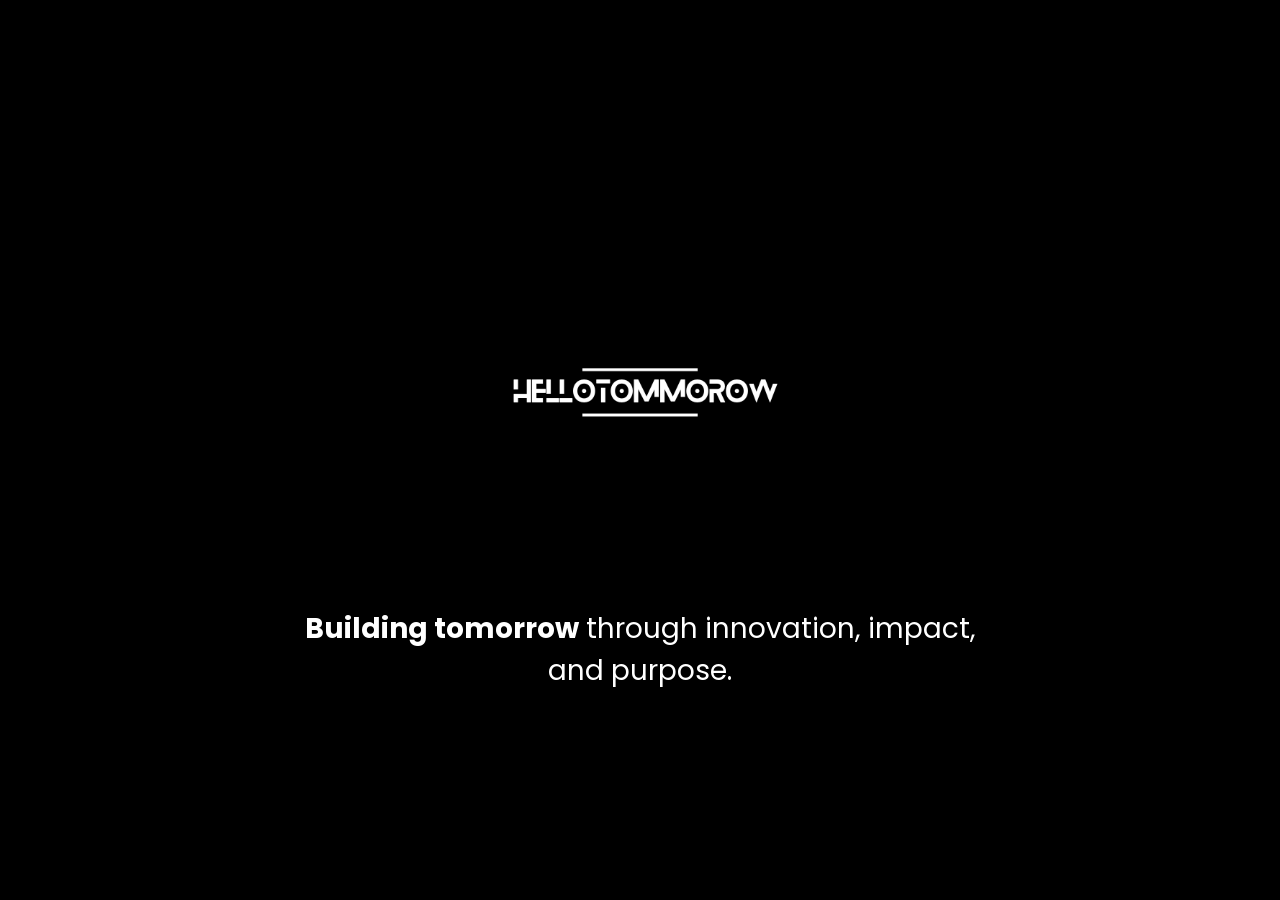
==== index.html @ c4084dc3 "Revised Version 1.0" ====
<!DOCTYPE html>
<html lang="en">
<head>
  <meta charset="UTF-8">
  <title>HelloTommorow</title>
  <meta name="viewport" content="width=device-width, initial-scale=1.0">

  <!-- Import Poppins font -->
  <link href="https://fonts.googleapis.com/css2?family=Poppins:wght@400;600;700&display=swap" rel="stylesheet">

  <style>
    body {
      margin: 0;
      font-family: 'Poppins', Arial, sans-serif;
      background: #000;
      color: #fff;
      text-align: center;
    }

    .site-header {
      min-height: 100vh;
      display: flex;
      flex-direction: column;
      justify-content: center;
      align-items: center;
      text-align: center;
      padding: 0 20px;
    }

    .logo {
      max-width: 360px;
      margin-bottom: 40px;
    }

    /* Style the paragraph text */
    .site-header p {
      font-size: 28px;
      line-height: 1.5;
      color: #fff; /* white text on black background */
      margin: 0;
      max-width: 700px;
    }

    /* Make parts of the text bold or lighter */
    .site-header p .bold {
      font-weight: 700;
    }

    .site-header p .light {
      font-weight: 400;
    }

    /* Remove old CTA styles completely */
    /* .cta { display: none; } */
  </style>
</head>

<body>

  <header class="site-header">
    <img src="8.png" alt="HELLOTOMMOROW logo" class="logo">

    <p>
      <span class="bold">Building tomorrow</span> <span class="light">through innovation, impact, and purpose.</span>
    </p>
  </header>

</body>
</html>
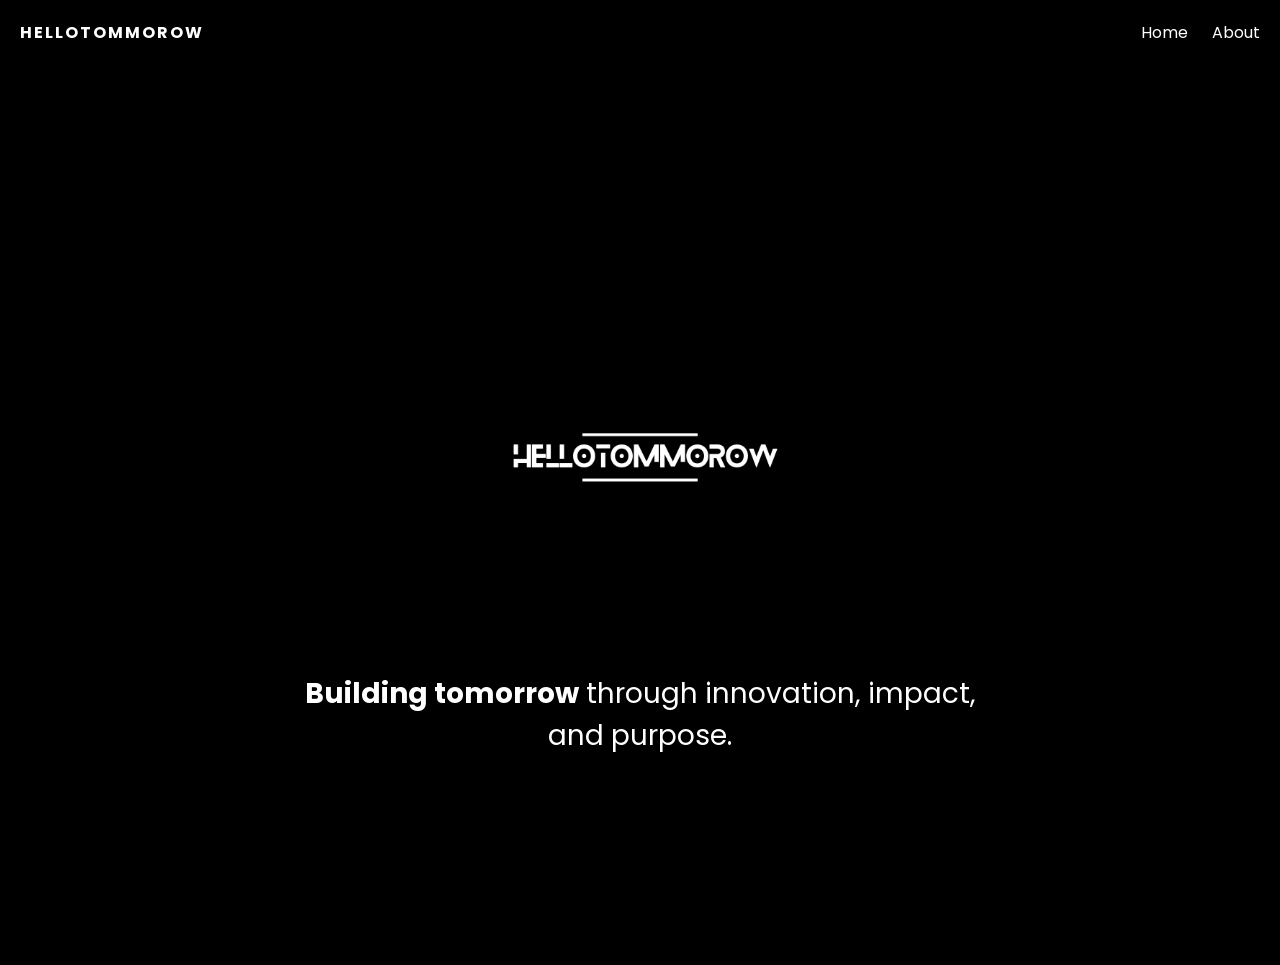
==== commit 932f51e9: "Update index.html" ====
--- a/index.html
+++ b/index.html
@@ -56,7 +56,13 @@
 </head>
 
 <body>
-
+<div style="padding:20px; display:flex; justify-content:space-between; align-items:center;">
+    <div style="font-weight:bold; letter-spacing:2px;">HELLOTOMMOROW</div>
+    <div>
+        <a href="index.html" style="color:white; margin-right:20px; text-decoration:none;">Home</a>
+        <a href="about.html" style="color:white; text-decoration:none;">About</a>
+    </div>
+</div>
   <header class="site-header">
     <img src="8.png" alt="HELLOTOMMOROW logo" class="logo">
 
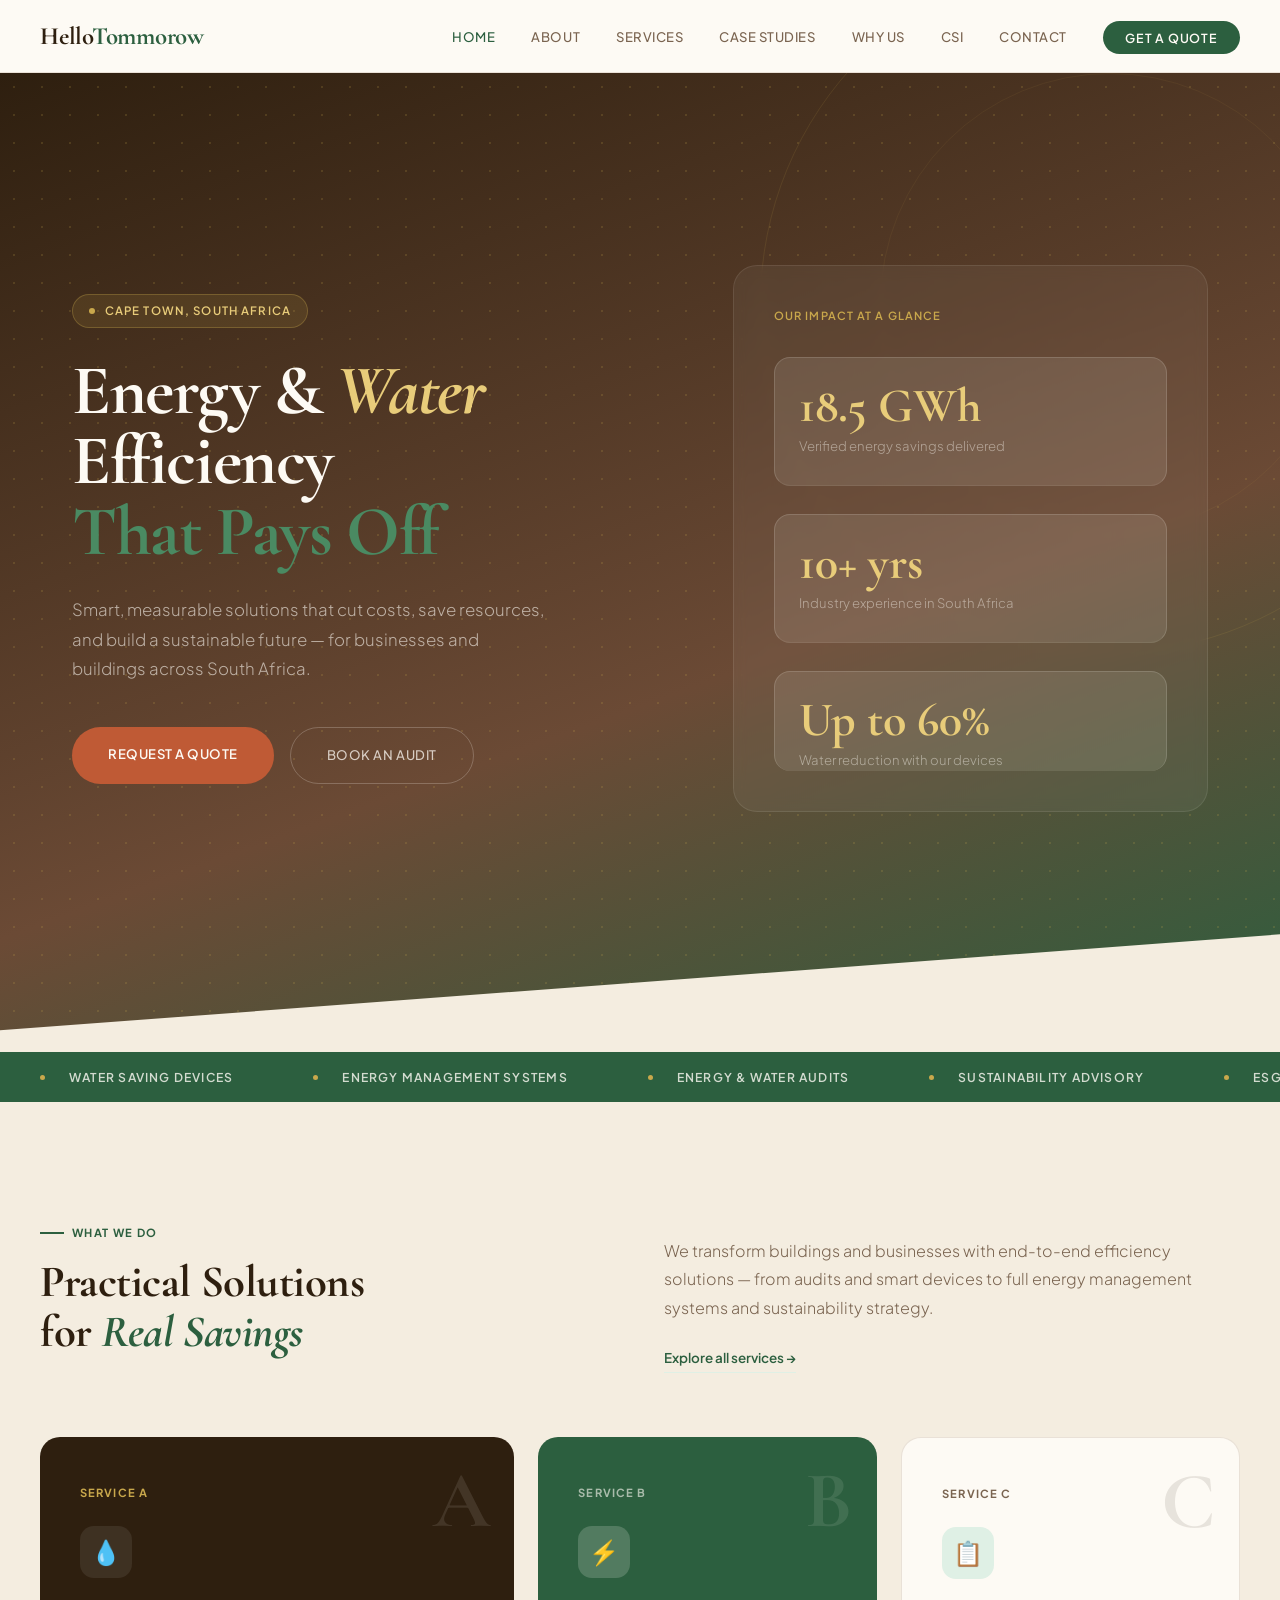
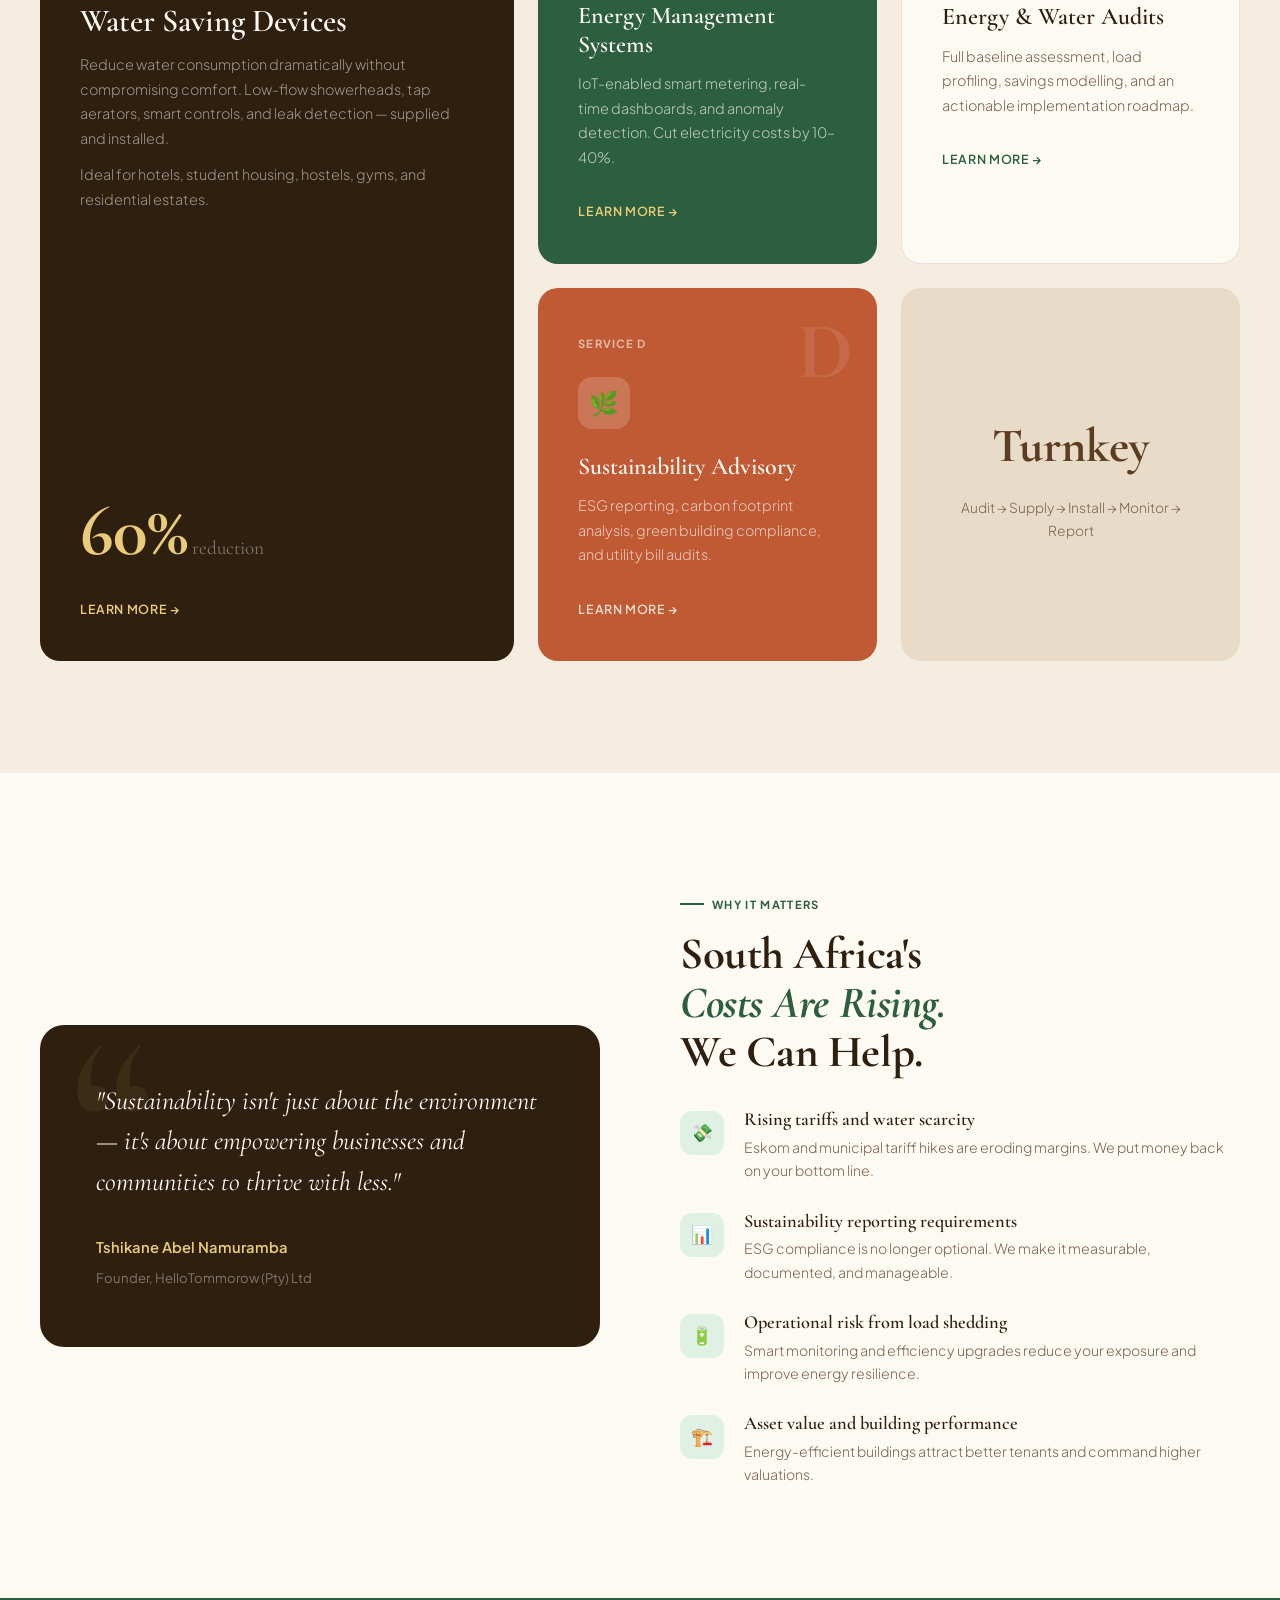
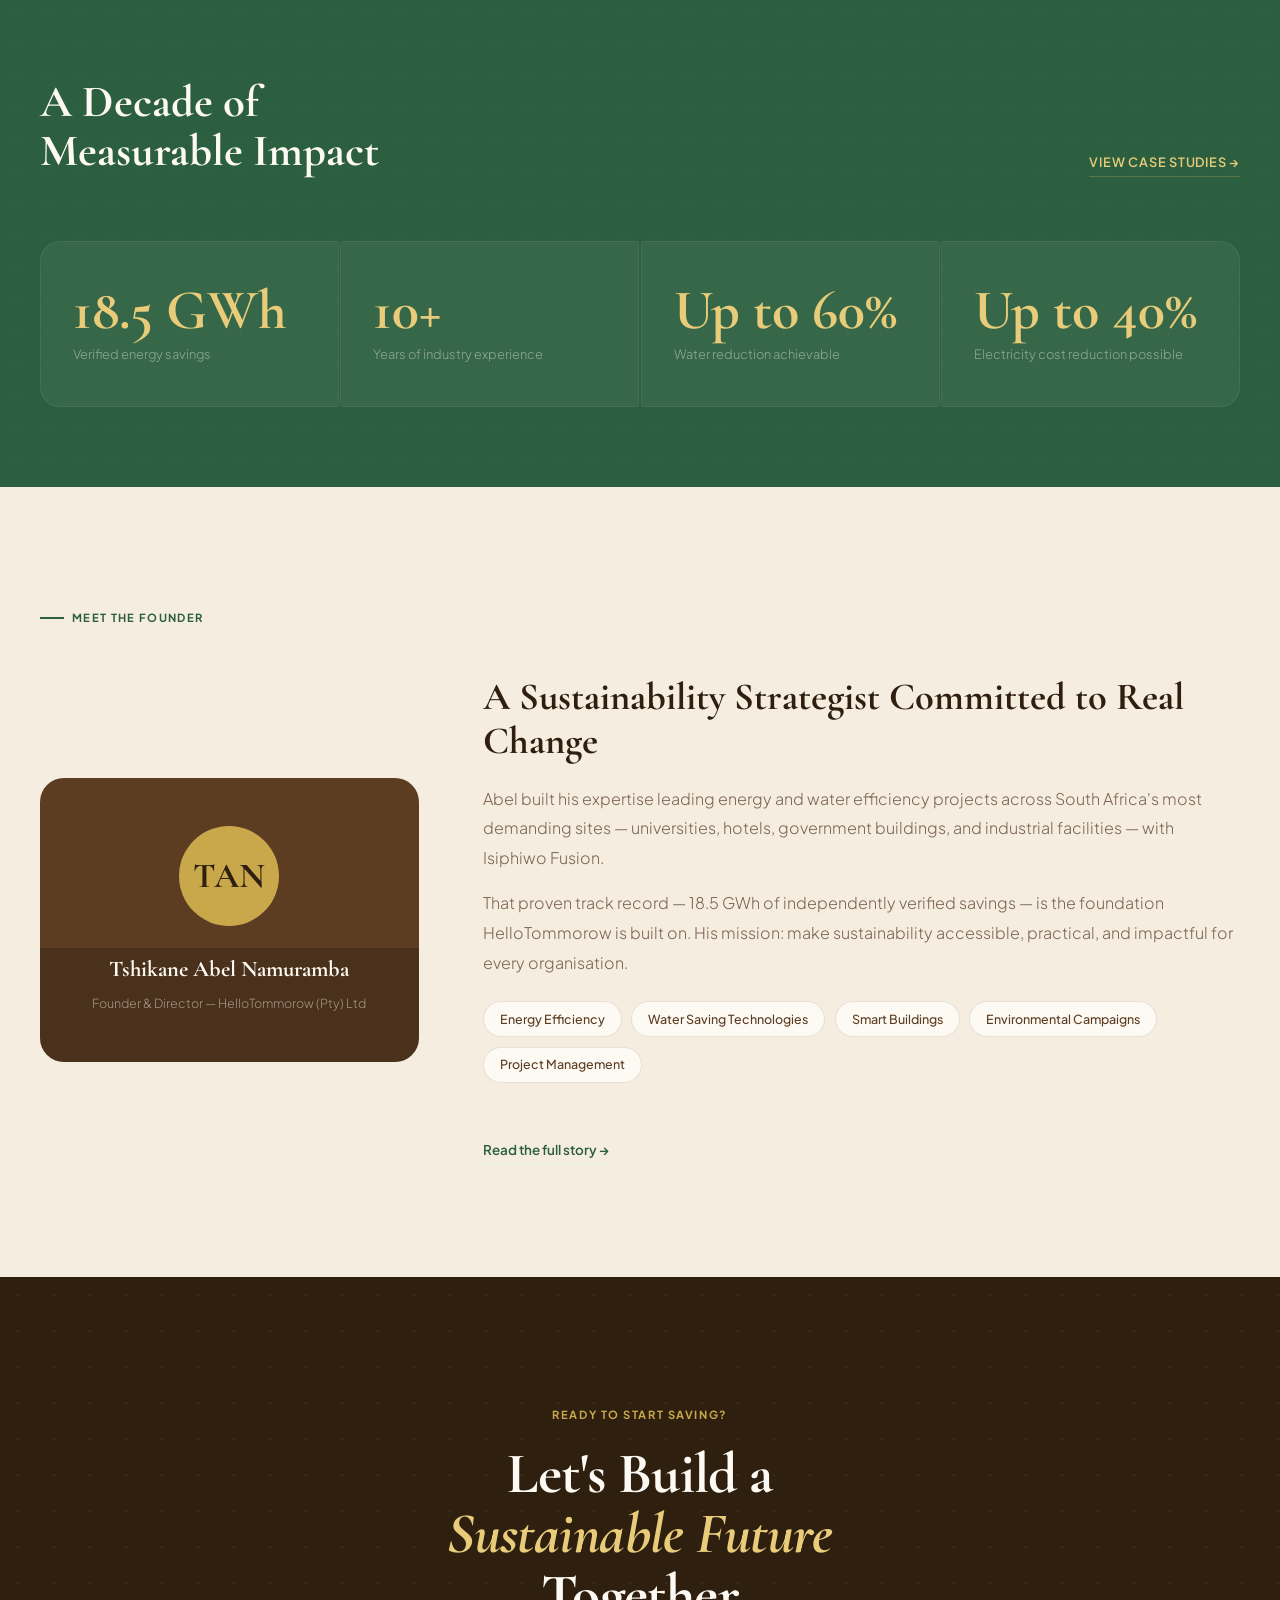
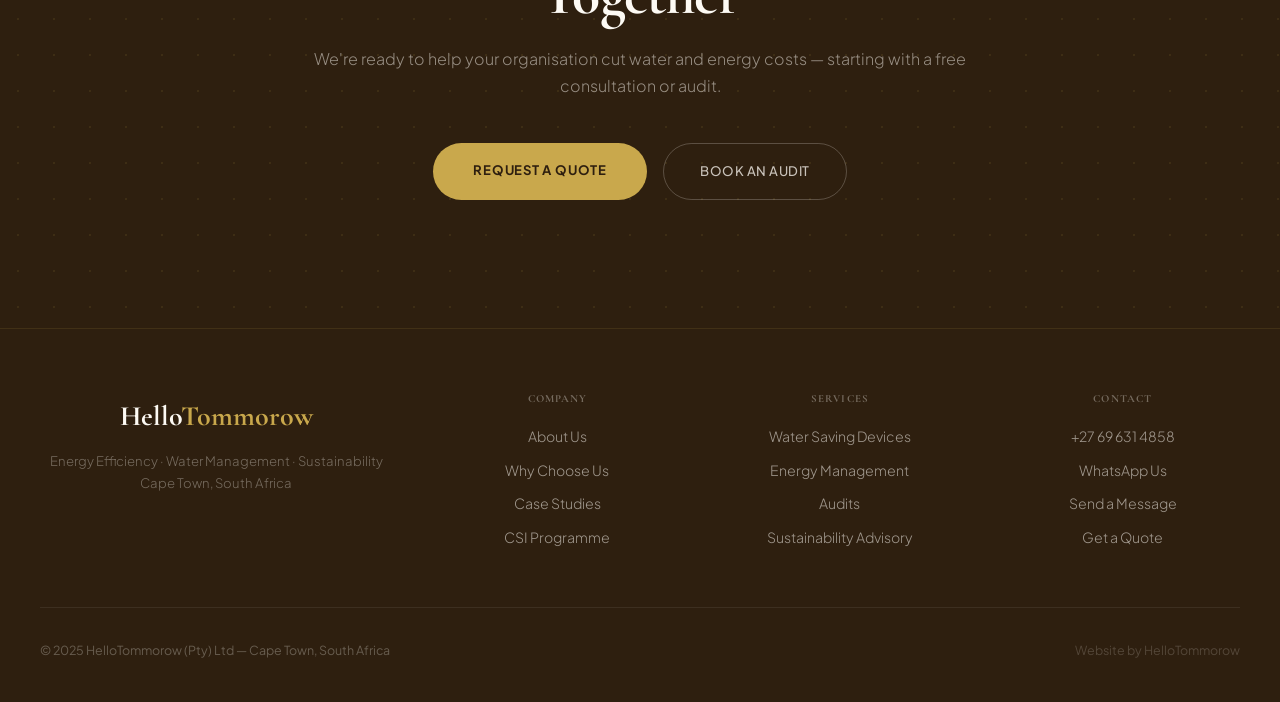
==== commit 2b24edc8: "Update index.html" ====
--- a/index.html
+++ b/index.html
@@ -1,75 +1,547 @@
 <!DOCTYPE html>
 <html lang="en">
 <head>
-  <meta charset="UTF-8">
-  <title>HelloTommorow</title>
-  <meta name="viewport" content="width=device-width, initial-scale=1.0">
-
-  <!-- Import Poppins font -->
-  <link href="https://fonts.googleapis.com/css2?family=Poppins:wght@400;600;700&display=swap" rel="stylesheet">
-
+  <meta charset="UTF-8" />
+  <meta name="viewport" content="width=device-width, initial-scale=1.0" />
+  <title>HelloTommorow | Energy & Water Efficiency</title>
+  <link rel="stylesheet" href="style.css" />
+  <link rel="preconnect" href="https://fonts.googleapis.com">
+  <script>window.ACTIVE_PAGE = 'index.html';</script>
   <style>
-    body {
-      margin: 0;
-      font-family: 'Poppins', Arial, sans-serif;
-      background: #000;
-      color: #fff;
-      text-align: center;
-    }
-
-    .site-header {
-      min-height: 100vh;
-      display: flex;
-      flex-direction: column;
-      justify-content: center;
-      align-items: center;
-      text-align: center;
-      padding: 0 20px;
-    }
-
-    .logo {
-      max-width: 360px;
-      margin-bottom: 40px;
-    }
-
-    /* Style the paragraph text */
-    .site-header p {
-      font-size: 28px;
-      line-height: 1.5;
-      color: #fff; /* white text on black background */
-      margin: 0;
-      max-width: 700px;
-    }
-
-    /* Make parts of the text bold or lighter */
-    .site-header p .bold {
-      font-weight: 700;
-    }
-
-    .site-header p .light {
-      font-weight: 400;
-    }
-
-    /* Remove old CTA styles completely */
-    /* .cta { display: none; } */
+    .hero {
+      background-color: var(--deep-brown);
+      position: relative; overflow: hidden;
+      min-height: 92vh; display: flex; align-items: center;
+    }
+    .hero::before {
+      content:''; position:absolute; inset:0;
+      background-image: radial-gradient(circle, rgba(201,168,76,0.18) 1px, transparent 1px);
+      background-size: 28px 28px; pointer-events:none;
+    }
+    .hero-circle {
+      position:absolute; right:-180px; top:-120px;
+      width:700px; height:700px; border-radius:50%;
+      border:1.5px solid rgba(201,168,76,0.12);
+    }
+    .hero-circle2 {
+      position:absolute; right:-60px; top:0;
+      width:460px; height:460px; border-radius:50%;
+      border:1px solid rgba(201,168,76,0.08);
+    }
+    .hero-slash {
+      position:absolute; bottom:-2px; left:0; right:0; height:120px;
+      background: var(--cream);
+      clip-path: polygon(0 80%, 100% 0%, 100% 100%, 0% 100%);
+    }
+    .hero-inner {
+      max-width:1300px; margin:0 auto; padding: 5rem 2.5rem 9rem;
+      display:grid; grid-template-columns:1.1fr 0.9fr; gap:5rem; align-items:center;
+      position:relative; z-index:2; width:100%;
+    }
+    .hero-kicker {
+      display:inline-flex; align-items:center; gap:0.6rem;
+      background:rgba(201,168,76,0.12); border:1px solid rgba(201,168,76,0.3);
+      border-radius:100px; padding:0.4rem 1rem;
+      font-size:0.72rem; font-weight:600; letter-spacing:0.1em; text-transform:uppercase;
+      color:var(--gold-light); margin-bottom:1.75rem;
+    }
+    .hero-kicker-dot { width:6px; height:6px; border-radius:50%; background:var(--gold); flex-shrink:0; }
+    .hero h1 {
+      font-family:'Cormorant Garamond',serif;
+      font-size: clamp(3.2rem, 5.5vw, 5.5rem); font-weight:700;
+      color:var(--white); line-height:1.0;
+      margin-bottom:1.75rem; letter-spacing:-0.02em;
+    }
+    .hero h1 em { color:var(--gold-light); font-style:italic; }
+    .hero h1 span { color:var(--forest-light); }
+    .hero-sub {
+      font-size:1.05rem; color:rgba(253,250,244,0.6);
+      margin-bottom:2.75rem; max-width:480px; line-height:1.75; font-weight:300;
+    }
+    .btn-group { display:flex; gap:1rem; flex-wrap:wrap; }
+    .btn-primary {
+      background:var(--terracotta); color:var(--white);
+      padding:1rem 2.25rem; border-radius:100px; text-decoration:none;
+      font-weight:600; font-size:0.82rem; letter-spacing:0.04em; text-transform:uppercase;
+      transition:all 0.2s; display:inline-block;
+    }
+    .btn-primary:hover { background:var(--mid-brown); transform:translateY(-2px); }
+    .btn-ghost {
+      border:1.5px solid rgba(253,250,244,0.22); color:rgba(253,250,244,0.75);
+      padding:1rem 2.25rem; border-radius:100px; text-decoration:none;
+      font-weight:500; font-size:0.82rem; letter-spacing:0.04em; text-transform:uppercase;
+      transition:all 0.2s; display:inline-block;
+    }
+    .btn-ghost:hover { border-color:var(--gold); color:var(--gold-light); }
+    .hero-panel {
+      background:rgba(253,250,244,0.05); border:1px solid rgba(253,250,244,0.09);
+      border-radius:24px; padding:2.5rem; backdrop-filter:blur(6px);
+    }
+    .hero-panel-title {
+      font-size:0.7rem; font-weight:600; letter-spacing:0.1em; text-transform:uppercase;
+      color:var(--gold); margin-bottom:2rem;
+    }
+    .hero-stat { margin-bottom:1.75rem; padding-bottom:1.75rem; border-bottom:1px solid rgba(253,250,244,0.07); }
+    .hero-stat:last-child { margin-bottom:0; padding-bottom:0; border-bottom:none; }
+    .hero-stat-num {
+      font-family:'Cormorant Garamond',serif; font-size:3rem; font-weight:700;
+      color:var(--gold-light); line-height:1; margin-bottom:0.3rem;
+    }
+    .hero-stat-label { font-size:0.82rem; color:rgba(253,250,244,0.45); font-weight:300; }
+ 
+    .marquee-strip { background:var(--forest); padding:0.9rem 0; overflow:hidden; }
+    .marquee-track { display:flex; animation:marquee 32s linear infinite; white-space:nowrap; }
+    .marquee-item {
+      display:inline-flex; align-items:center; gap:1.5rem; padding:0 2.5rem;
+      font-size:0.76rem; font-weight:600; letter-spacing:0.1em; text-transform:uppercase;
+      color:rgba(253,250,244,0.8);
+    }
+    .marquee-dot { width:5px; height:5px; border-radius:50%; background:var(--gold); flex-shrink:0; }
+    @keyframes marquee { from{transform:translateX(0)} to{transform:translateX(-50%)} }
+ 
+    .solutions { background:var(--cream); padding:7rem 2.5rem; }
+    .solutions-inner { max-width:1300px; margin:0 auto; }
+    .solutions-header {
+      display:grid; grid-template-columns:1fr 1fr; gap:3rem; align-items:end; margin-bottom:4rem;
+    }
+    .section-kicker {
+      display:inline-flex; align-items:center; gap:0.5rem;
+      font-size:0.7rem; font-weight:700; letter-spacing:0.12em; text-transform:uppercase;
+      color:var(--forest);
+    }
+    .section-kicker::before { content:''; display:block; width:24px; height:2px; background:var(--forest); flex-shrink:0; }
+    .section-title {
+      font-family:'Cormorant Garamond',serif;
+      font-size:clamp(2.2rem, 3.5vw, 3.5rem); font-weight:700;
+      color:var(--deep-brown); line-height:1.1; letter-spacing:-0.01em;
+    }
+    .section-title em { color:var(--forest); font-style:italic; }
+    .section-desc { font-size:1rem; color:var(--text-muted); font-weight:300; line-height:1.8; }
+    .solutions-link {
+      display:inline-flex; align-items:center; gap:0.5rem;
+      color:var(--forest); font-weight:600; font-size:0.84rem; text-decoration:none;
+      margin-top:1.5rem; border-bottom:1.5px solid var(--forest-pale); padding-bottom:2px;
+      transition:border-color 0.2s;
+    }
+    .solutions-link:hover { border-color:var(--forest); }
+ 
+    .services-grid {
+      display:grid; grid-template-columns:1.4fr 1fr 1fr; grid-template-rows:auto auto; gap:1.5rem;
+    }
+    .svc-card { border-radius:20px; padding:2.5rem; position:relative; overflow:hidden; transition:transform 0.25s; }
+    .svc-card:hover { transform:translateY(-4px); }
+    .svc-card.featured { background:var(--deep-brown); grid-row:1/3; display:flex; flex-direction:column; justify-content:space-between; }
+    .svc-card.light { background:var(--white); border:1px solid var(--border); }
+    .svc-card.forest-bg { background:var(--forest); }
+    .svc-card.terra-bg { background:var(--terracotta); }
+    .svc-card.sand-bg { background:var(--cream-dark); display:flex; flex-direction:column; align-items:center; justify-content:center; text-align:center; }
+    .svc-tag { font-size:0.7rem; font-weight:700; letter-spacing:0.1em; text-transform:uppercase; margin-bottom:1.5rem; display:inline-block; }
+    .svc-tag.gold { color:var(--gold); }
+    .svc-tag.muted { color:var(--text-muted); }
+    .svc-tag.faded { color:rgba(253,250,244,0.6); }
+    .svc-num {
+      font-family:'Cormorant Garamond',serif; font-size:5rem; font-weight:700;
+      line-height:1; opacity:0.1; position:absolute; right:1.5rem; top:1.5rem;
+    }
+    .svc-num.dk { color:var(--deep-brown); }
+    .svc-num.wh { color:var(--white); }
+    .svc-icon { width:52px; height:52px; border-radius:14px; display:flex; align-items:center; justify-content:center; font-size:1.5rem; margin-bottom:1.5rem; }
+    .svc-icon.dk { background:rgba(253,250,244,0.08); }
+    .svc-icon.pale { background:var(--forest-pale); }
+    .svc-icon.wh { background:rgba(253,250,244,0.18); }
+    .svc-card h3 { font-family:'Cormorant Garamond',serif; font-size:1.5rem; line-height:1.2; margin-bottom:0.75rem; }
+    .svc-card.featured h3 { font-size:2rem; color:var(--white); }
+    .svc-card.light h3 { color:var(--deep-brown); }
+    .svc-card.forest-bg h3, .svc-card.terra-bg h3 { color:var(--white); }
+    .svc-card p { font-size:0.9rem; line-height:1.7; font-weight:300; }
+    .svc-card.featured p { color:rgba(253,250,244,0.55); }
+    .svc-card.light p { color:var(--text-muted); }
+    .svc-card.forest-bg p, .svc-card.terra-bg p { color:rgba(253,250,244,0.7); }
+    .svc-big-stat {
+      font-family:'Cormorant Garamond',serif; font-size:4.5rem; font-weight:700;
+      color:var(--gold-light); line-height:1; margin-top:2rem;
+    }
+    .svc-big-stat small { font-size:1.2rem; font-weight:400; color:rgba(253,250,244,0.4); }
+    .svc-learn {
+      display:inline-flex; align-items:center; gap:0.4rem;
+      font-size:0.78rem; font-weight:600; letter-spacing:0.05em; text-transform:uppercase;
+      text-decoration:none; margin-top:2rem;
+    }
+ 
+    .why-section { background:var(--white); padding:7rem 2.5rem; }
+    .why-inner { max-width:1300px; margin:0 auto; }
+    .why-grid { display:grid; grid-template-columns:1fr 1fr; gap:5rem; align-items:center; }
+    .pull-quote { background:var(--deep-brown); border-radius:24px; padding:3.5rem; position:relative; overflow:hidden; }
+    .pull-quote::before {
+      content:'\201C'; position:absolute; top:-20px; left:2rem;
+      font-family:'Cormorant Garamond',serif; font-size:14rem; font-weight:700;
+      color:rgba(201,168,76,0.1); line-height:1;
+    }
+    .pull-quote-text {
+      font-family:'Cormorant Garamond',serif; font-size:1.65rem;
+      font-weight:400; font-style:italic; color:var(--white); line-height:1.55;
+      position:relative; z-index:1; margin-bottom:2rem;
+    }
+    .pull-quote-author strong { display:block; font-size:0.92rem; font-weight:600; color:var(--gold-light); margin-bottom:0.2rem; }
+    .pull-quote-author span { font-size:0.82rem; color:rgba(253,250,244,0.4); }
+    .why-points { display:flex; flex-direction:column; gap:1.75rem; }
+    .why-point { display:flex; gap:1.25rem; align-items:flex-start; }
+    .why-point-icon { width:44px; height:44px; border-radius:12px; background:var(--forest-pale); flex-shrink:0; display:flex; align-items:center; justify-content:center; font-size:1.1rem; margin-top:2px; }
+    .why-point h4 { font-size:1rem; color:var(--deep-brown); margin-bottom:0.35rem; font-family:'Cormorant Garamond',serif; font-size:1.15rem; font-weight:600; }
+    .why-point p { font-size:0.88rem; color:var(--text-muted); font-weight:300; line-height:1.65; }
+ 
+    .impact-band { background:var(--forest); padding:5rem 2.5rem; position:relative; overflow:hidden; }
+    .impact-band::before {
+      content:''; position:absolute; inset:0;
+      background-image: radial-gradient(circle, rgba(255,255,255,0.04) 1px, transparent 1px);
+      background-size:32px 32px;
+    }
+    .impact-inner { max-width:1300px; margin:0 auto; position:relative; z-index:1; }
+    .impact-header { display:flex; justify-content:space-between; align-items:flex-end; margin-bottom:4rem; }
+    .impact-header h2 { font-family:'Cormorant Garamond',serif; font-size:clamp(2rem,3.5vw,3rem); font-weight:700; color:var(--white); line-height:1.1; max-width:480px; }
+    .impact-header a { color:var(--gold-light); font-size:0.8rem; font-weight:600; letter-spacing:0.06em; text-transform:uppercase; text-decoration:none; border-bottom:1px solid rgba(201,168,76,0.3); padding-bottom:2px; }
+    .impact-stats { display:grid; grid-template-columns:repeat(4,1fr); gap:1.5px; }
+    .impact-stat { background:rgba(253,250,244,0.05); border:1px solid rgba(253,250,244,0.07); padding:2.5rem 2rem; border-radius:4px; }
+    .impact-stat:first-child { border-radius:20px 4px 4px 20px; }
+    .impact-stat:last-child { border-radius:4px 20px 20px 4px; }
+    .impact-stat-num { font-family:'Cormorant Garamond',serif; font-size:3.5rem; font-weight:700; color:var(--gold-light); line-height:1; margin-bottom:0.4rem; }
+    .impact-stat-label { font-size:0.8rem; color:rgba(253,250,244,0.45); font-weight:300; }
+ 
+    .founder-strip { background:var(--cream); padding:7rem 2.5rem; }
+    .founder-inner { max-width:1300px; margin:0 auto; }
+    .founder-grid { display:grid; grid-template-columns:1fr 2fr; gap:4rem; align-items:center; margin-top:3rem; }
+    .founder-portrait { background:var(--mid-brown); border-radius:24px; padding:3rem 2.5rem; text-align:center; position:relative; overflow:hidden; }
+    .founder-portrait::before { content:''; position:absolute; bottom:0; left:0; right:0; height:40%; background:rgba(0,0,0,0.2); }
+    .founder-initials { width:100px; height:100px; border-radius:50%; background:var(--gold); margin:0 auto 1.5rem; display:flex; align-items:center; justify-content:center; font-family:'Cormorant Garamond',serif; font-size:2.2rem; font-weight:700; color:var(--deep-brown); position:relative; z-index:1; }
+    .founder-name { font-family:'Cormorant Garamond',serif; font-size:1.4rem; font-weight:700; color:var(--white); position:relative; z-index:1; }
+    .founder-role { font-size:0.78rem; color:rgba(253,250,244,0.5); margin-top:0.3rem; position:relative; z-index:1; font-weight:300; }
+    .founder-content h2 { font-family:'Cormorant Garamond',serif; font-size:clamp(2rem,3vw,2.8rem); font-weight:700; color:var(--deep-brown); line-height:1.15; margin-bottom:1.25rem; }
+    .founder-content p { color:var(--text-muted); font-weight:300; line-height:1.85; margin-bottom:1rem; }
+    .expertise-tags { display:flex; flex-wrap:wrap; gap:0.6rem; margin-top:1.5rem; }
+    .expertise-tag { background:var(--white); border:1px solid var(--border); border-radius:100px; padding:0.4rem 1rem; font-size:0.78rem; color:var(--mid-brown); font-weight:500; }
+ 
+    .cta-band { background:var(--deep-brown); padding:8rem 2.5rem; position:relative; overflow:hidden; text-align:center; }
+    .cta-band::before {
+      content:''; position:absolute; inset:0;
+      background-image: radial-gradient(circle, rgba(201,168,76,0.1) 1px, transparent 1px);
+      background-size:36px 36px;
+    }
+    .cta-band-inner { max-width:700px; margin:0 auto; position:relative; z-index:1; }
+    .cta-kicker { font-size:0.7rem; font-weight:700; letter-spacing:0.14em; text-transform:uppercase; color:var(--gold); margin-bottom:1.25rem; }
+    .cta-band h2 { font-family:'Cormorant Garamond',serif; font-size:clamp(2.5rem,4.5vw,4rem); font-weight:700; color:var(--white); line-height:1.05; margin-bottom:1.25rem; letter-spacing:-0.01em; }
+    .cta-band h2 em { color:var(--gold-light); font-style:italic; }
+    .cta-band p { color:rgba(253,250,244,0.5); font-weight:300; margin-bottom:2.75rem; font-size:1rem; }
+    .cta-buttons { display:flex; gap:1rem; justify-content:center; flex-wrap:wrap; }
+    .btn-gold { background:var(--gold); color:var(--deep-brown); padding:1rem 2.5rem; border-radius:100px; text-decoration:none; font-weight:700; font-size:0.82rem; letter-spacing:0.06em; text-transform:uppercase; transition:all 0.2s; display:inline-block; }
+    .btn-gold:hover { background:var(--gold-light); transform:translateY(-2px); }
+ 
+    footer { background:var(--deep-brown); border-top:1px solid rgba(201,168,76,0.12); color:rgba(253,250,244,0.5); padding:4rem 2.5rem 2.5rem; }
+    .footer-inner { max-width:1300px; margin:0 auto; }
+    .footer-top { display:grid; grid-template-columns:1.5fr 1fr 1fr 1fr; gap:3rem; padding-bottom:3rem; border-bottom:1px solid rgba(253,250,244,0.07); margin-bottom:2rem; }
+    .footer-logo { font-family:'Cormorant Garamond',serif; font-size:1.75rem; font-weight:700; color:var(--white); margin-bottom:0.6rem; }
+    .footer-logo span { color:var(--gold); }
+    .footer-tagline { font-size:0.82rem; color:rgba(253,250,244,0.35); line-height:1.7; font-weight:300; }
+    .footer-col h4 { font-size:0.68rem; font-weight:700; letter-spacing:0.1em; text-transform:uppercase; color:rgba(253,250,244,0.35); margin-bottom:1.25rem; }
+    .footer-col a { display:block; color:rgba(253,250,244,0.55); text-decoration:none; font-size:0.88rem; font-weight:300; margin-bottom:0.6rem; transition:color 0.2s; }
+    .footer-col a:hover { color:var(--gold-light); }
+    .footer-bottom { display:flex; justify-content:space-between; align-items:center; flex-wrap:wrap; gap:1rem; }
+    .footer-copy { font-size:0.78rem; color:rgba(253,250,244,0.28); }
+ 
+    @media(max-width:900px) {
+      .hero-inner { grid-template-columns:1fr; }
+      .solutions-header { grid-template-columns:1fr; }
+      .services-grid { grid-template-columns:1fr 1fr; }
+      .svc-card.featured { grid-row:auto; }
+      .why-grid { grid-template-columns:1fr; }
+      .impact-stats { grid-template-columns:1fr 1fr; }
+      .impact-header { flex-direction:column; align-items:flex-start; gap:1rem; }
+      .founder-grid { grid-template-columns:1fr; }
+      .footer-top { grid-template-columns:1fr 1fr; }
+    }
+    @media(max-width:600px) {
+      .services-grid { grid-template-columns:1fr; }
+      .nav-links { display:none; }
+    }
   </style>
 </head>
-
 <body>
-<div style="padding:20px; display:flex; justify-content:space-between; align-items:center;">
-    <div style="font-weight:bold; letter-spacing:2px;">HELLOTOMMOROW</div>
+ 
+<div id="nav-placeholder"></div>
+ 
+<!-- HERO -->
+<section class="hero">
+  <div class="hero-circle"></div>
+  <div class="hero-circle2"></div>
+  <div class="hero-inner">
     <div>
-        <a href="index.html" style="color:white; margin-right:20px; text-decoration:none;">Home</a>
-        <a href="about.html" style="color:white; text-decoration:none;">About</a>
-    </div>
+      <div class="hero-kicker">
+        <div class="hero-kicker-dot"></div>
+        Cape Town, South Africa
+      </div>
+      <h1>Energy &amp; <em>Water</em><br>Efficiency<br><span>That Pays Off</span></h1>
+      <p class="hero-sub">Smart, measurable solutions that cut costs, save resources, and build a sustainable future — for businesses and buildings across South Africa.</p>
+      <div class="btn-group">
+        <a href="contact.html" class="btn-primary">Request a Quote</a>
+        <a href="contact.html#audit" class="btn-ghost">Book an Audit</a>
+      </div>
+    </div>
+    <div class="hero-panel">
+      <div class="hero-panel-title">Our Impact at a Glance</div>
+      <div class="hero-stat">
+        <div class="hero-stat-num">18.5 GWh</div>
+        <div class="hero-stat-label">Verified energy savings delivered</div>
+      </div>
+      <div class="hero-stat">
+        <div class="hero-stat-num">10+ yrs</div>
+        <div class="hero-stat-label">Industry experience in South Africa</div>
+      </div>
+      <div class="hero-stat">
+        <div class="hero-stat-num">Up to 60%</div>
+        <div class="hero-stat-label">Water reduction with our devices</div>
+      </div>
+    </div>
+  </div>
+  <div class="hero-slash"></div>
+</section>
+ 
+<!-- MARQUEE -->
+<div class="marquee-strip">
+  <div class="marquee-track">
+    <span class="marquee-item"><span class="marquee-dot"></span>Water Saving Devices</span>
+    <span class="marquee-item"><span class="marquee-dot"></span>Energy Management Systems</span>
+    <span class="marquee-item"><span class="marquee-dot"></span>Energy &amp; Water Audits</span>
+    <span class="marquee-item"><span class="marquee-dot"></span>Sustainability Advisory</span>
+    <span class="marquee-item"><span class="marquee-dot"></span>ESG Reporting</span>
+    <span class="marquee-item"><span class="marquee-dot"></span>IoT Monitoring</span>
+    <span class="marquee-item"><span class="marquee-dot"></span>Carbon Footprint Analysis</span>
+    <span class="marquee-item"><span class="marquee-dot"></span>ROI Modelling</span>
+    <span class="marquee-item"><span class="marquee-dot"></span>Water Saving Devices</span>
+    <span class="marquee-item"><span class="marquee-dot"></span>Energy Management Systems</span>
+    <span class="marquee-item"><span class="marquee-dot"></span>Energy &amp; Water Audits</span>
+    <span class="marquee-item"><span class="marquee-dot"></span>Sustainability Advisory</span>
+    <span class="marquee-item"><span class="marquee-dot"></span>ESG Reporting</span>
+    <span class="marquee-item"><span class="marquee-dot"></span>IoT Monitoring</span>
+    <span class="marquee-item"><span class="marquee-dot"></span>Carbon Footprint Analysis</span>
+    <span class="marquee-item"><span class="marquee-dot"></span>ROI Modelling</span>
+  </div>
 </div>
-  <header class="site-header">
-    <img src="8.png" alt="HELLOTOMMOROW logo" class="logo">
-
-    <p>
-      <span class="bold">Building tomorrow</span> <span class="light">through innovation, impact, and purpose.</span>
-    </p>
-  </header>
-
+ 
+<!-- SOLUTIONS -->
+<section class="solutions">
+  <div class="solutions-inner">
+    <div class="solutions-header">
+      <div>
+        <div class="section-kicker" style="margin-bottom:1rem;">What We Do</div>
+        <h2 class="section-title">Practical Solutions<br>for <em>Real Savings</em></h2>
+      </div>
+      <div>
+        <p class="section-desc">We transform buildings and businesses with end-to-end efficiency solutions — from audits and smart devices to full energy management systems and sustainability strategy.</p>
+        <a href="services.html" class="solutions-link">Explore all services →</a>
+      </div>
+    </div>
+    <div class="services-grid">
+      <div class="svc-card featured">
+        <div>
+          <div class="svc-tag gold">Service A</div>
+          <div class="svc-num wh">A</div>
+          <div class="svc-icon dk">💧</div>
+          <h3>Water Saving Devices</h3>
+          <p>Reduce water consumption dramatically without compromising comfort. Low-flow showerheads, tap aerators, smart controls, and leak detection — supplied and installed.</p>
+          <p style="margin-top:0.75rem;">Ideal for hotels, student housing, hostels, gyms, and residential estates.</p>
+        </div>
+        <div>
+          <div class="svc-big-stat">60%<small> reduction</small></div>
+          <a href="services.html" class="svc-learn" style="color:var(--gold-light);">Learn more →</a>
+        </div>
+      </div>
+      <div class="svc-card forest-bg">
+        <div class="svc-tag faded">Service B</div>
+        <div class="svc-num wh">B</div>
+        <div class="svc-icon wh">⚡</div>
+        <h3>Energy Management Systems</h3>
+        <p>IoT-enabled smart metering, real-time dashboards, and anomaly detection. Cut electricity costs by 10–40%.</p>
+        <a href="services.html" class="svc-learn" style="color:var(--gold-light);">Learn more →</a>
+      </div>
+      <div class="svc-card light">
+        <div class="svc-tag muted">Service C</div>
+        <div class="svc-num dk">C</div>
+        <div class="svc-icon pale">📋</div>
+        <h3>Energy &amp; Water Audits</h3>
+        <p>Full baseline assessment, load profiling, savings modelling, and an actionable implementation roadmap.</p>
+        <a href="services.html" class="svc-learn" style="color:var(--forest);">Learn more →</a>
+      </div>
+      <div class="svc-card terra-bg">
+        <div class="svc-tag faded">Service D</div>
+        <div class="svc-num wh">D</div>
+        <div class="svc-icon wh">🌿</div>
+        <h3>Sustainability Advisory</h3>
+        <p>ESG reporting, carbon footprint analysis, green building compliance, and utility bill audits.</p>
+        <a href="services.html" class="svc-learn" style="color:rgba(253,250,244,0.8);">Learn more →</a>
+      </div>
+      <div class="svc-card sand-bg">
+        <div style="font-family:'Cormorant Garamond',serif;font-size:3rem;font-weight:700;color:var(--mid-brown);margin-bottom:0.5rem;">Turnkey</div>
+        <p style="font-size:0.86rem;color:var(--text-muted);">Audit → Supply → Install → Monitor → Report</p>
+      </div>
+    </div>
+  </div>
+</section>
+ 
+<!-- WHY IT MATTERS -->
+<section class="why-section">
+  <div class="why-inner">
+    <div class="why-grid">
+      <div class="pull-quote">
+        <div class="pull-quote-text">"Sustainability isn't just about the environment — it's about empowering businesses and communities to thrive with less."</div>
+        <div class="pull-quote-author">
+          <strong>Tshikane Abel Namuramba</strong>
+          <span>Founder, HelloTommorow (Pty) Ltd</span>
+        </div>
+      </div>
+      <div>
+        <div class="section-kicker" style="margin-bottom:1rem;">Why It Matters</div>
+        <h2 class="section-title" style="margin-bottom:2rem;">South Africa's<br><em>Costs Are Rising.</em><br>We Can Help.</h2>
+        <div class="why-points">
+          <div class="why-point">
+            <div class="why-point-icon">💸</div>
+            <div>
+              <h4>Rising tariffs and water scarcity</h4>
+              <p>Eskom and municipal tariff hikes are eroding margins. We put money back on your bottom line.</p>
+            </div>
+          </div>
+          <div class="why-point">
+            <div class="why-point-icon">📊</div>
+            <div>
+              <h4>Sustainability reporting requirements</h4>
+              <p>ESG compliance is no longer optional. We make it measurable, documented, and manageable.</p>
+            </div>
+          </div>
+          <div class="why-point">
+            <div class="why-point-icon">🔋</div>
+            <div>
+              <h4>Operational risk from load shedding</h4>
+              <p>Smart monitoring and efficiency upgrades reduce your exposure and improve energy resilience.</p>
+            </div>
+          </div>
+          <div class="why-point">
+            <div class="why-point-icon">🏗️</div>
+            <div>
+              <h4>Asset value and building performance</h4>
+              <p>Energy-efficient buildings attract better tenants and command higher valuations.</p>
+            </div>
+          </div>
+        </div>
+      </div>
+    </div>
+  </div>
+</section>
+ 
+<!-- IMPACT -->
+<section class="impact-band">
+  <div class="impact-inner">
+    <div class="impact-header">
+      <h2>A Decade of<br>Measurable Impact</h2>
+      <a href="case-studies.html">View case studies →</a>
+    </div>
+    <div class="impact-stats">
+      <div class="impact-stat">
+        <div class="impact-stat-num">18.5 GWh</div>
+        <div class="impact-stat-label">Verified energy savings</div>
+      </div>
+      <div class="impact-stat">
+        <div class="impact-stat-num">10+</div>
+        <div class="impact-stat-label">Years of industry experience</div>
+      </div>
+      <div class="impact-stat">
+        <div class="impact-stat-num">Up to 60%</div>
+        <div class="impact-stat-label">Water reduction achievable</div>
+      </div>
+      <div class="impact-stat">
+        <div class="impact-stat-num">Up to 40%</div>
+        <div class="impact-stat-label">Electricity cost reduction possible</div>
+      </div>
+    </div>
+  </div>
+</section>
+ 
+<!-- FOUNDER -->
+<section class="founder-strip">
+  <div class="founder-inner">
+    <div class="section-kicker">Meet the Founder</div>
+    <div class="founder-grid">
+      <div class="founder-portrait">
+        <div class="founder-initials">TAN</div>
+        <div class="founder-name">Tshikane Abel Namuramba</div>
+        <div class="founder-role">Founder &amp; Director — HelloTommorow (Pty) Ltd</div>
+      </div>
+      <div class="founder-content">
+        <h2>A Sustainability Strategist Committed to Real Change</h2>
+        <p>Abel built his expertise leading energy and water efficiency projects across South Africa's most demanding sites — universities, hotels, government buildings, and industrial facilities — with Isiphiwo Fusion.</p>
+        <p>That proven track record — 18.5 GWh of independently verified savings — is the foundation HelloTommorow is built on. His mission: make sustainability accessible, practical, and impactful for every organisation.</p>
+        <div class="expertise-tags">
+          <span class="expertise-tag">Energy Efficiency</span>
+          <span class="expertise-tag">Water Saving Technologies</span>
+          <span class="expertise-tag">Smart Buildings</span>
+          <span class="expertise-tag">Environmental Campaigns</span>
+          <span class="expertise-tag">Project Management</span>
+        </div>
+        <div style="margin-top:2rem;">
+          <a href="about.html" class="solutions-link">Read the full story →</a>
+        </div>
+      </div>
+    </div>
+  </div>
+</section>
+ 
+<!-- CTA -->
+<section class="cta-band">
+  <div class="cta-band-inner">
+    <div class="cta-kicker">Ready to Start Saving?</div>
+    <h2>Let's Build a<br><em>Sustainable Future</em><br>Together</h2>
+    <p>We're ready to help your organisation cut water and energy costs — starting with a free consultation or audit.</p>
+    <div class="cta-buttons">
+      <a href="contact.html" class="btn-gold">Request a Quote</a>
+      <a href="contact.html#audit" class="btn-ghost">Book an Audit</a>
+    </div>
+  </div>
+</section>
+ 
+<!-- FOOTER -->
+<footer>
+  <div class="footer-inner">
+    <div class="footer-top">
+      <div>
+        <div class="footer-logo">Hello<span>Tommorow</span></div>
+        <p class="footer-tagline">Energy Efficiency · Water Management · Sustainability<br>Cape Town, South Africa</p>
+      </div>
+      <div class="footer-col">
+        <h4>Company</h4>
+        <a href="about.html">About Us</a>
+        <a href="why-us.html">Why Choose Us</a>
+        <a href="case-studies.html">Case Studies</a>
+        <a href="csi.html">CSI Programme</a>
+      </div>
+      <div class="footer-col">
+        <h4>Services</h4>
+        <a href="services.html">Water Saving Devices</a>
+        <a href="services.html">Energy Management</a>
+        <a href="services.html">Audits</a>
+        <a href="services.html">Sustainability Advisory</a>
+      </div>
+      <div class="footer-col">
+        <h4>Contact</h4>
+        <a href="tel:+27696314858">+27 69 631 4858</a>
+        <a href="https://wa.me/27696314858">WhatsApp Us</a>
+        <a href="contact.html">Send a Message</a>
+        <a href="contact.html">Get a Quote</a>
+      </div>
+    </div>
+    <div class="footer-bottom">
+      <div class="footer-copy">© 2025 HelloTommorow (Pty) Ltd — Cape Town, South Africa</div>
+      <div class="footer-copy" style="color:rgba(253,250,244,0.18);">Website by HelloTommorow</div>
+    </div>
+  </div>
+</footer>
+ 
+<script src="nav.js"></script>
 </body>
 </html>
--- a/style.css
+++ b/style.css
@@ -0,0 +1,399 @@
+@import url('https://fonts.googleapis.com/css2?family=Cormorant+Garamond:ital,wght@0,300;0,600;0,700;1,400;1,600&family=Plus+Jakarta+Sans:wght@300;400;500;600&display=swap');
+ 
+*, *::before, *::after { box-sizing: border-box; margin: 0; padding: 0; }
+ 
+:root {
+  --cream: #F4EDE0;
+  --cream-dark: #E8DCC8;
+  --warm-brown: #8B6B4A;
+  --deep-brown: #2E1F0F;
+  --mid-brown: #5C3D22;
+  --forest: #2C5F3F;
+  --forest-light: #4A8A62;
+  --forest-pale: #DFF0E5;
+  --terracotta: #BF5A35;
+  --terracotta-warm: #D9724D;
+  --gold: #C9A84C;
+  --gold-light: #E8CC7A;
+  --sand: #D4B896;
+  --sand-light: #F0E4D0;
+  --text-main: #1C120A;
+  --text-muted: #7A6450;
+  --white: #FDFAF4;
+  --border: rgba(120,85,50,0.15);
+  --border-strong: rgba(120,85,50,0.28);
+}
+ 
+html { scroll-behavior: smooth; }
+ 
+body {
+  font-family: 'Plus Jakarta Sans', sans-serif;
+  background: var(--white);
+  color: var(--text-main);
+  font-size: 16px;
+  line-height: 1.7;
+}
+ 
+h1, h2, h3, h4 {
+  font-family: 'Cormorant Garamond', serif;
+  font-weight: 600;
+  line-height: 1.15;
+}
+ 
+/* NAV */
+nav {
+  position: sticky; top: 0; z-index: 100;
+  background: rgba(253,250,244,0.97);
+  backdrop-filter: blur(12px);
+  border-bottom: 1px solid var(--border);
+  padding: 0 2.5rem;
+}
+.nav-inner {
+  max-width: 1300px; margin: 0 auto;
+  display: flex; align-items: center; justify-content: space-between;
+  height: 72px;
+}
+.nav-logo {
+  font-family: 'Cormorant Garamond', serif;
+  font-size: 1.55rem;
+  font-weight: 700;
+  color: var(--deep-brown);
+  text-decoration: none;
+  letter-spacing: -0.01em;
+}
+.nav-logo span { color: var(--forest); }
+.nav-links { display: flex; align-items: center; gap: 2.25rem; list-style: none; }
+.nav-links a {
+  text-decoration: none;
+  color: var(--text-muted);
+  font-size: 0.82rem;
+  font-weight: 500;
+  letter-spacing: 0.04em;
+  text-transform: uppercase;
+  transition: color 0.2s;
+}
+.nav-links a:hover, .nav-links a.active { color: var(--forest); }
+.nav-cta {
+  background: var(--forest) !important;
+  color: var(--white) !important;
+  padding: 0.55rem 1.4rem !important;
+  border-radius: 100px;
+  font-weight: 600 !important;
+  font-size: 0.78rem !important;
+  letter-spacing: 0.06em !important;
+  text-transform: uppercase !important;
+  transition: background 0.2s !important;
+}
+.nav-cta:hover { background: var(--deep-brown) !important; }
+ 
+/* HERO */
+.hero {
+  background: linear-gradient(160deg, var(--deep-brown) 0%, #6B4A35 60%, var(--forest) 100%);
+  color: var(--white);
+  padding: 7rem 2rem 6rem;
+  position: relative;
+  overflow: hidden;
+}
+.hero::before {
+  content: '';
+  position: absolute; inset: 0;
+  background: url("data:image/svg+xml,%3Csvg width='60' height='60' viewBox='0 0 60 60' xmlns='http://www.w3.org/2000/svg'%3E%3Cg fill='none' fill-rule='evenodd'%3E%3Cg fill='%23ffffff' fill-opacity='0.03'%3E%3Ccircle cx='30' cy='30' r='1'/%3E%3C/g%3E%3C/g%3E%3C/svg%3E");
+}
+.hero-inner {
+  max-width: 1200px; margin: 0 auto;
+  position: relative;
+  display: grid; grid-template-columns: 1fr 1fr; gap: 4rem; align-items: center;
+}
+.hero-eyebrow {
+  font-size: 0.8rem; letter-spacing: 0.12em; text-transform: uppercase;
+  color: var(--sand); margin-bottom: 1.25rem; font-weight: 500;
+}
+.hero h1 {
+  font-size: clamp(2.2rem, 4vw, 3.5rem);
+  color: var(--white);
+  margin-bottom: 1.25rem;
+  font-weight: 700;
+}
+.hero h1 em { color: var(--sand); font-style: italic; }
+.hero-sub {
+  font-size: 1.1rem; color: rgba(253,250,245,0.8);
+  margin-bottom: 2.5rem; max-width: 480px;
+}
+.btn-group { display: flex; gap: 1rem; flex-wrap: wrap; }
+.btn-primary {
+  background: var(--terracotta);
+  color: var(--white);
+  padding: 0.85rem 2rem;
+  border-radius: 100px;
+  text-decoration: none;
+  font-weight: 500;
+  transition: background 0.2s, transform 0.15s;
+  display: inline-block;
+}
+.btn-primary:hover { background: #A8503A; transform: translateY(-1px); }
+.btn-outline {
+  border: 1.5px solid rgba(253,250,245,0.4);
+  color: var(--white);
+  padding: 0.85rem 2rem;
+  border-radius: 100px;
+  text-decoration: none;
+  font-weight: 400;
+  transition: border-color 0.2s, background 0.2s;
+  display: inline-block;
+}
+.btn-outline:hover { border-color: var(--white); background: rgba(253,250,245,0.08); }
+.hero-visual {
+  display: flex; flex-direction: column; gap: 1rem;
+}
+.hero-stat {
+  background: rgba(253,250,245,0.1);
+  border: 1px solid rgba(253,250,245,0.15);
+  border-radius: 16px;
+  padding: 1.5rem;
+}
+.hero-stat-num {
+  font-family: 'Fraunces', serif;
+  font-size: 2.5rem;
+  font-weight: 700;
+  color: var(--sand);
+}
+.hero-stat-label { font-size: 0.85rem; color: rgba(253,250,245,0.7); margin-top: 0.25rem; }
+ 
+/* SECTIONS */
+section { padding: 5rem 2rem; }
+.section-inner { max-width: 1200px; margin: 0 auto; }
+.section-tag {
+  font-size: 0.75rem; letter-spacing: 0.12em; text-transform: uppercase;
+  color: var(--forest); font-weight: 500; margin-bottom: 1rem;
+}
+.section-title {
+  font-size: clamp(1.8rem, 3vw, 2.8rem);
+  color: var(--deep-brown);
+  margin-bottom: 1rem;
+}
+.section-sub {
+  font-size: 1.05rem; color: var(--text-muted);
+  max-width: 580px; margin-bottom: 3rem;
+}
+ 
+/* CARDS */
+.card-grid { display: grid; grid-template-columns: repeat(auto-fit, minmax(260px, 1fr)); gap: 1.5rem; }
+.card {
+  background: var(--white);
+  border: 1px solid var(--border);
+  border-radius: 20px;
+  padding: 2rem;
+  transition: transform 0.2s, box-shadow 0.2s;
+}
+.card:hover { transform: translateY(-3px); box-shadow: 0 8px 30px rgba(74,55,40,0.08); }
+.card-icon {
+  width: 52px; height: 52px; border-radius: 14px;
+  background: var(--forest-pale);
+  display: flex; align-items: center; justify-content: center;
+  margin-bottom: 1.25rem;
+  font-size: 1.4rem;
+}
+.card h3 { font-size: 1.2rem; color: var(--deep-brown); margin-bottom: 0.6rem; }
+.card p { font-size: 0.93rem; color: var(--text-muted); }
+ 
+/* BAND */
+.band { background: var(--cream); }
+.band-dark { background: var(--deep-brown); color: var(--white); }
+.band-dark .section-title { color: var(--sand); }
+.band-dark .section-sub, .band-dark p { color: rgba(253,250,245,0.75); }
+ 
+/* QUOTE */
+.quote-block {
+  background: var(--forest);
+  border-radius: 24px;
+  padding: 3rem;
+  color: var(--white);
+  position: relative;
+}
+.quote-text {
+  font-family: 'Fraunces', serif;
+  font-size: clamp(1.3rem, 2.5vw, 1.8rem);
+  font-style: italic;
+  line-height: 1.5;
+  margin-bottom: 1.5rem;
+}
+.quote-author { font-size: 0.9rem; color: rgba(253,250,245,0.7); }
+.quote-author strong { color: var(--sand); display: block; font-weight: 500; }
+ 
+/* VALUES */
+.value-list { display: grid; grid-template-columns: repeat(auto-fit, minmax(160px, 1fr)); gap: 1rem; margin-top: 2rem; }
+.value-item {
+  background: var(--white);
+  border: 1px solid var(--border);
+  border-radius: 14px;
+  padding: 1.25rem;
+  display: flex; align-items: center; gap: 0.75rem;
+}
+.value-dot { width: 8px; height: 8px; border-radius: 50%; background: var(--forest); flex-shrink: 0; }
+.value-item span { font-size: 0.95rem; color: var(--deep-brown); font-weight: 500; }
+ 
+/* SERVICE LIST */
+.service-block {
+  border: 1px solid var(--border);
+  border-radius: 20px;
+  padding: 2.5rem;
+  margin-bottom: 1.5rem;
+  background: var(--white);
+}
+.service-block h3 {
+  font-size: 1.4rem; color: var(--deep-brown); margin-bottom: 0.75rem;
+}
+.service-block .tagline {
+  color: var(--forest); font-weight: 500; margin-bottom: 1rem; font-size: 0.95rem;
+}
+.feature-list { list-style: none; margin: 1rem 0; }
+.feature-list li {
+  padding: 0.35rem 0;
+  color: var(--text-muted);
+  font-size: 0.93rem;
+  padding-left: 1.25rem;
+  position: relative;
+}
+.feature-list li::before {
+  content: '→';
+  position: absolute; left: 0;
+  color: var(--forest-light);
+  font-size: 0.85rem;
+}
+.ideal-for {
+  margin-top: 1rem;
+  font-size: 0.85rem;
+  color: var(--text-muted);
+  background: var(--forest-pale);
+  border-radius: 10px;
+  padding: 0.75rem 1rem;
+}
+.ideal-for strong { color: var(--forest); }
+ 
+/* CSI TABLE */
+table { width: 100%; border-collapse: collapse; margin: 1.5rem 0; }
+th {
+  background: var(--deep-brown); color: var(--sand);
+  padding: 0.85rem 1.25rem; text-align: left;
+  font-size: 0.85rem; letter-spacing: 0.05em; text-transform: uppercase;
+}
+td {
+  padding: 0.85rem 1.25rem;
+  border-bottom: 1px solid var(--border);
+  font-size: 0.93rem; color: var(--text-muted);
+}
+tr:nth-child(even) td { background: var(--cream); }
+ 
+/* CONTACT */
+.contact-grid { display: grid; grid-template-columns: 1fr 1fr; gap: 3rem; align-items: start; }
+.contact-info h3 { font-size: 1.3rem; color: var(--deep-brown); margin-bottom: 1.25rem; }
+.contact-item {
+  display: flex; align-items: flex-start; gap: 1rem;
+  margin-bottom: 1.5rem;
+}
+.contact-icon {
+  width: 44px; height: 44px; border-radius: 12px;
+  background: var(--forest-pale);
+  display: flex; align-items: center; justify-content: center;
+  font-size: 1.1rem; flex-shrink: 0;
+}
+.contact-item p { font-size: 0.9rem; color: var(--text-muted); }
+.contact-item strong { color: var(--deep-brown); display: block; margin-bottom: 0.2rem; }
+.contact-form { background: var(--cream); border-radius: 20px; padding: 2.5rem; }
+.form-group { margin-bottom: 1.25rem; }
+.form-group label { display: block; font-size: 0.85rem; color: var(--text-muted); margin-bottom: 0.4rem; }
+.form-group input, .form-group textarea, .form-group select {
+  width: 100%;
+  background: var(--white);
+  border: 1px solid var(--border);
+  border-radius: 10px;
+  padding: 0.75rem 1rem;
+  font-family: 'DM Sans', sans-serif;
+  font-size: 0.95rem;
+  color: var(--text-main);
+  outline: none;
+  transition: border-color 0.2s;
+}
+.form-group input:focus, .form-group textarea:focus {
+  border-color: var(--forest);
+}
+.form-group textarea { min-height: 120px; resize: vertical; }
+.btn-submit {
+  background: var(--forest);
+  color: var(--white);
+  border: none;
+  padding: 0.9rem 2rem;
+  border-radius: 100px;
+  font-family: 'DM Sans', sans-serif;
+  font-size: 1rem;
+  font-weight: 500;
+  cursor: pointer;
+  width: 100%;
+  transition: background 0.2s;
+}
+.btn-submit:hover { background: var(--deep-brown); }
+ 
+/* FOOTER */
+footer {
+  background: var(--deep-brown);
+  color: rgba(253,250,245,0.7);
+  padding: 3rem 2rem;
+  text-align: center;
+}
+.footer-inner { max-width: 1200px; margin: 0 auto; }
+.footer-logo {
+  font-family: 'Fraunces', serif;
+  font-size: 1.6rem;
+  color: var(--white);
+  margin-bottom: 0.75rem;
+}
+.footer-logo span { color: var(--sand); }
+.footer-tagline { font-size: 0.85rem; color: var(--sand); margin-bottom: 1.5rem; }
+.footer-links { display: flex; justify-content: center; gap: 2rem; flex-wrap: wrap; margin-bottom: 2rem; }
+.footer-links a { color: rgba(253,250,245,0.65); text-decoration: none; font-size: 0.88rem; transition: color 0.2s; }
+.footer-links a:hover { color: var(--sand); }
+.footer-copy { font-size: 0.8rem; color: rgba(253,250,245,0.4); }
+ 
+/* PAGE HERO (inner pages) */
+.page-hero {
+  background: linear-gradient(135deg, var(--deep-brown), #5A3D2B);
+  padding: 4.5rem 2rem 4rem;
+  color: var(--white);
+}
+.page-hero-inner { max-width: 1200px; margin: 0 auto; }
+.page-hero .eyebrow {
+  font-size: 0.75rem; letter-spacing: 0.12em; text-transform: uppercase;
+  color: var(--sand); margin-bottom: 0.75rem; font-weight: 500;
+}
+.page-hero h1 {
+  font-family: 'Fraunces', serif;
+  font-size: clamp(2rem, 4vw, 3rem);
+  color: var(--white);
+  font-weight: 700;
+  margin-bottom: 0.75rem;
+}
+.page-hero p { color: rgba(253,250,245,0.75); font-size: 1.05rem; max-width: 560px; }
+ 
+/* IMPACT STATS */
+.stats-row { display: grid; grid-template-columns: repeat(auto-fit, minmax(180px, 1fr)); gap: 1.5rem; margin: 3rem 0; }
+.stat-card {
+  background: var(--cream);
+  border-radius: 18px;
+  padding: 1.75rem;
+  text-align: center;
+}
+.stat-num {
+  font-family: 'Fraunces', serif;
+  font-size: 2.5rem;
+  font-weight: 700;
+  color: var(--forest);
+}
+.stat-label { font-size: 0.85rem; color: var(--text-muted); margin-top: 0.25rem; }
+ 
+/* RESPONSIVE */
+@media (max-width: 768px) {
+  .hero-inner { grid-template-columns: 1fr; gap: 2.5rem; }
+  .hero-visual { display: grid; grid-template-columns: 1fr 1fr; gap: 0.75rem; }
+  .contact-grid { grid-template-columns: 1fr; }
+  .nav-links { display: none; }
+}
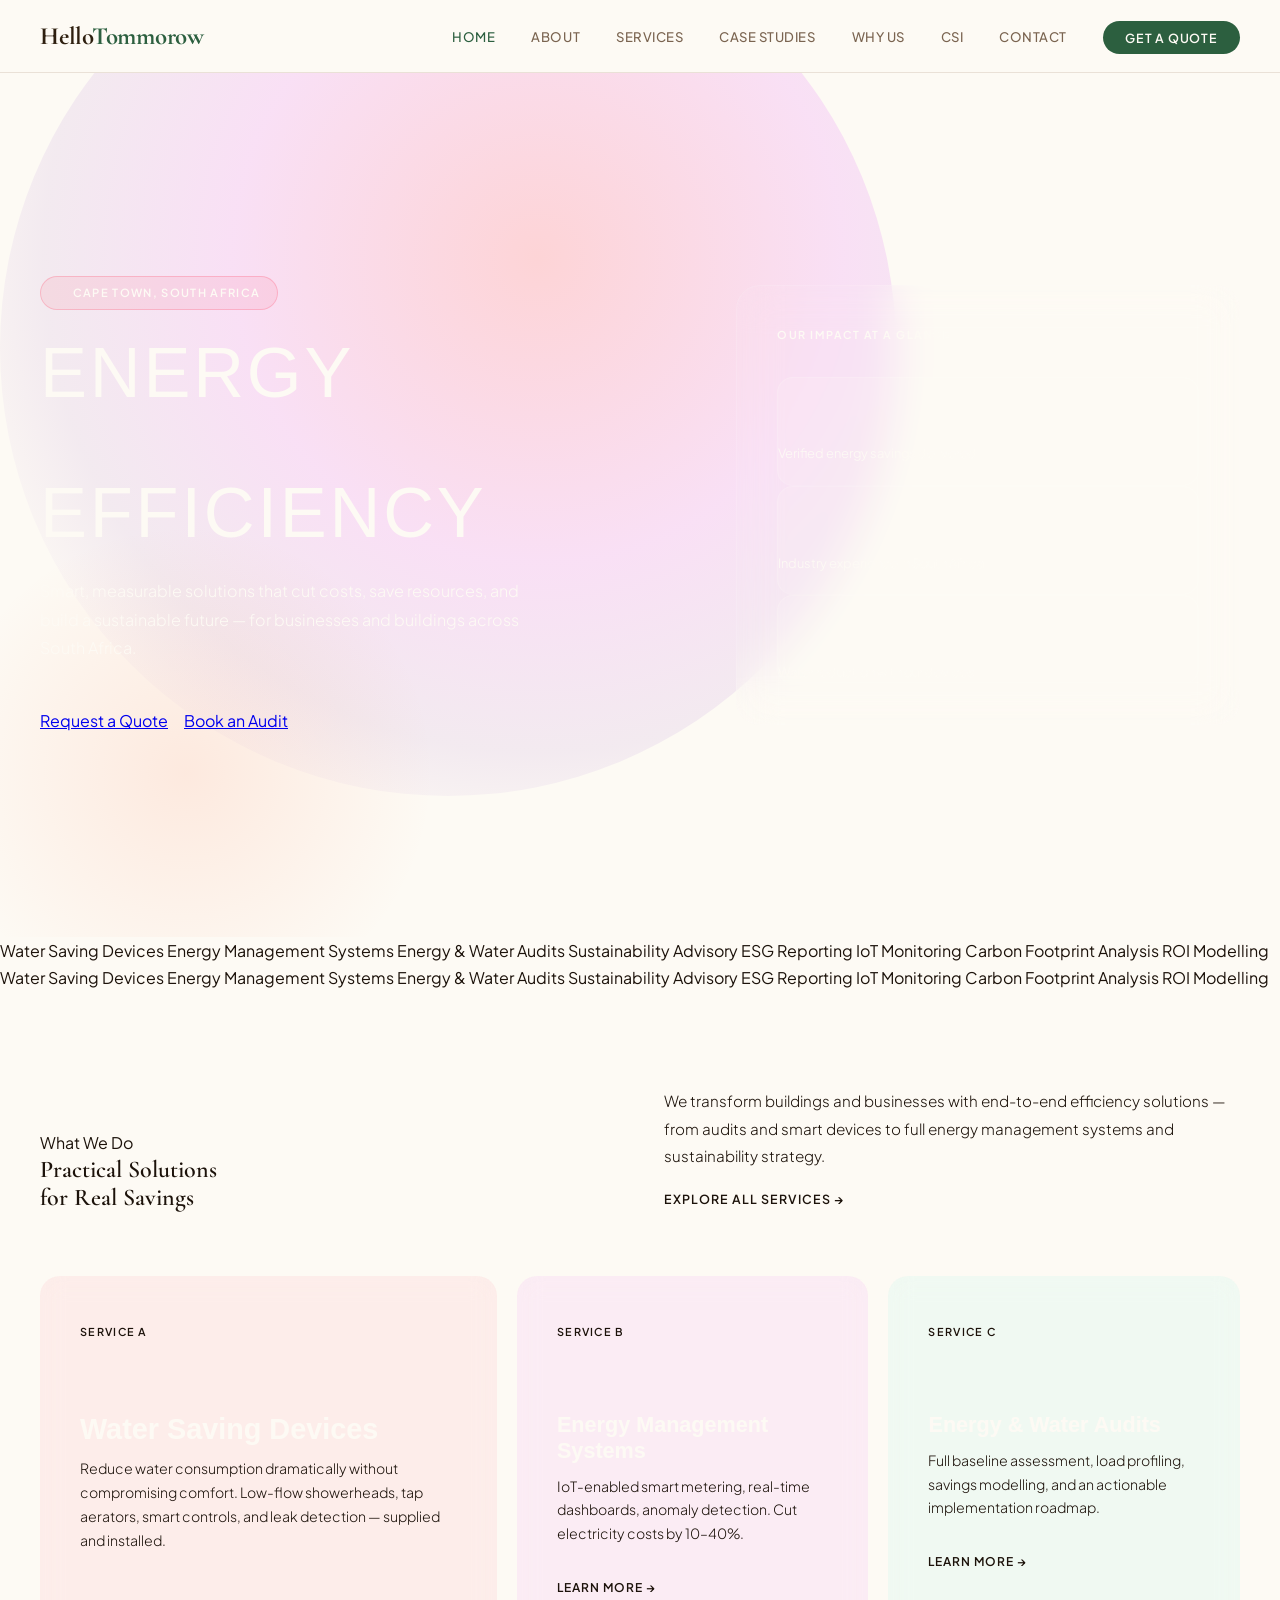
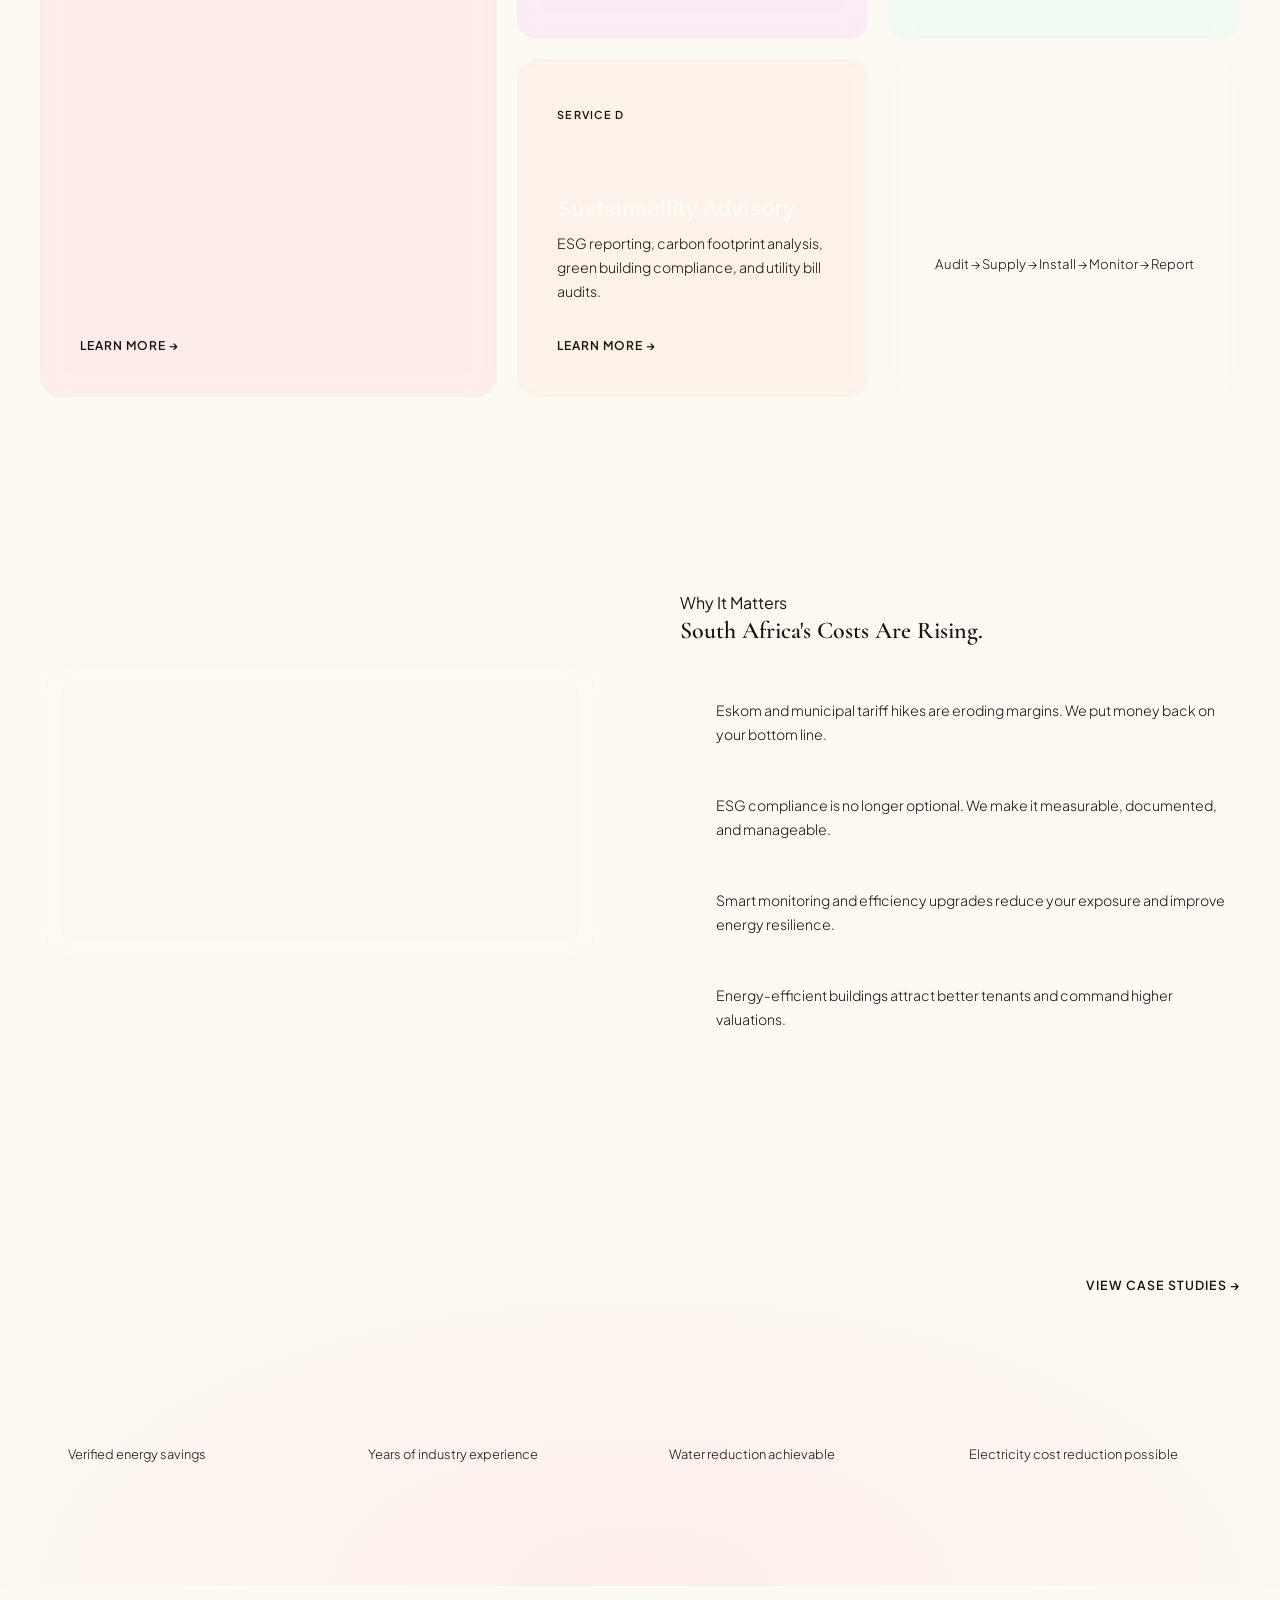
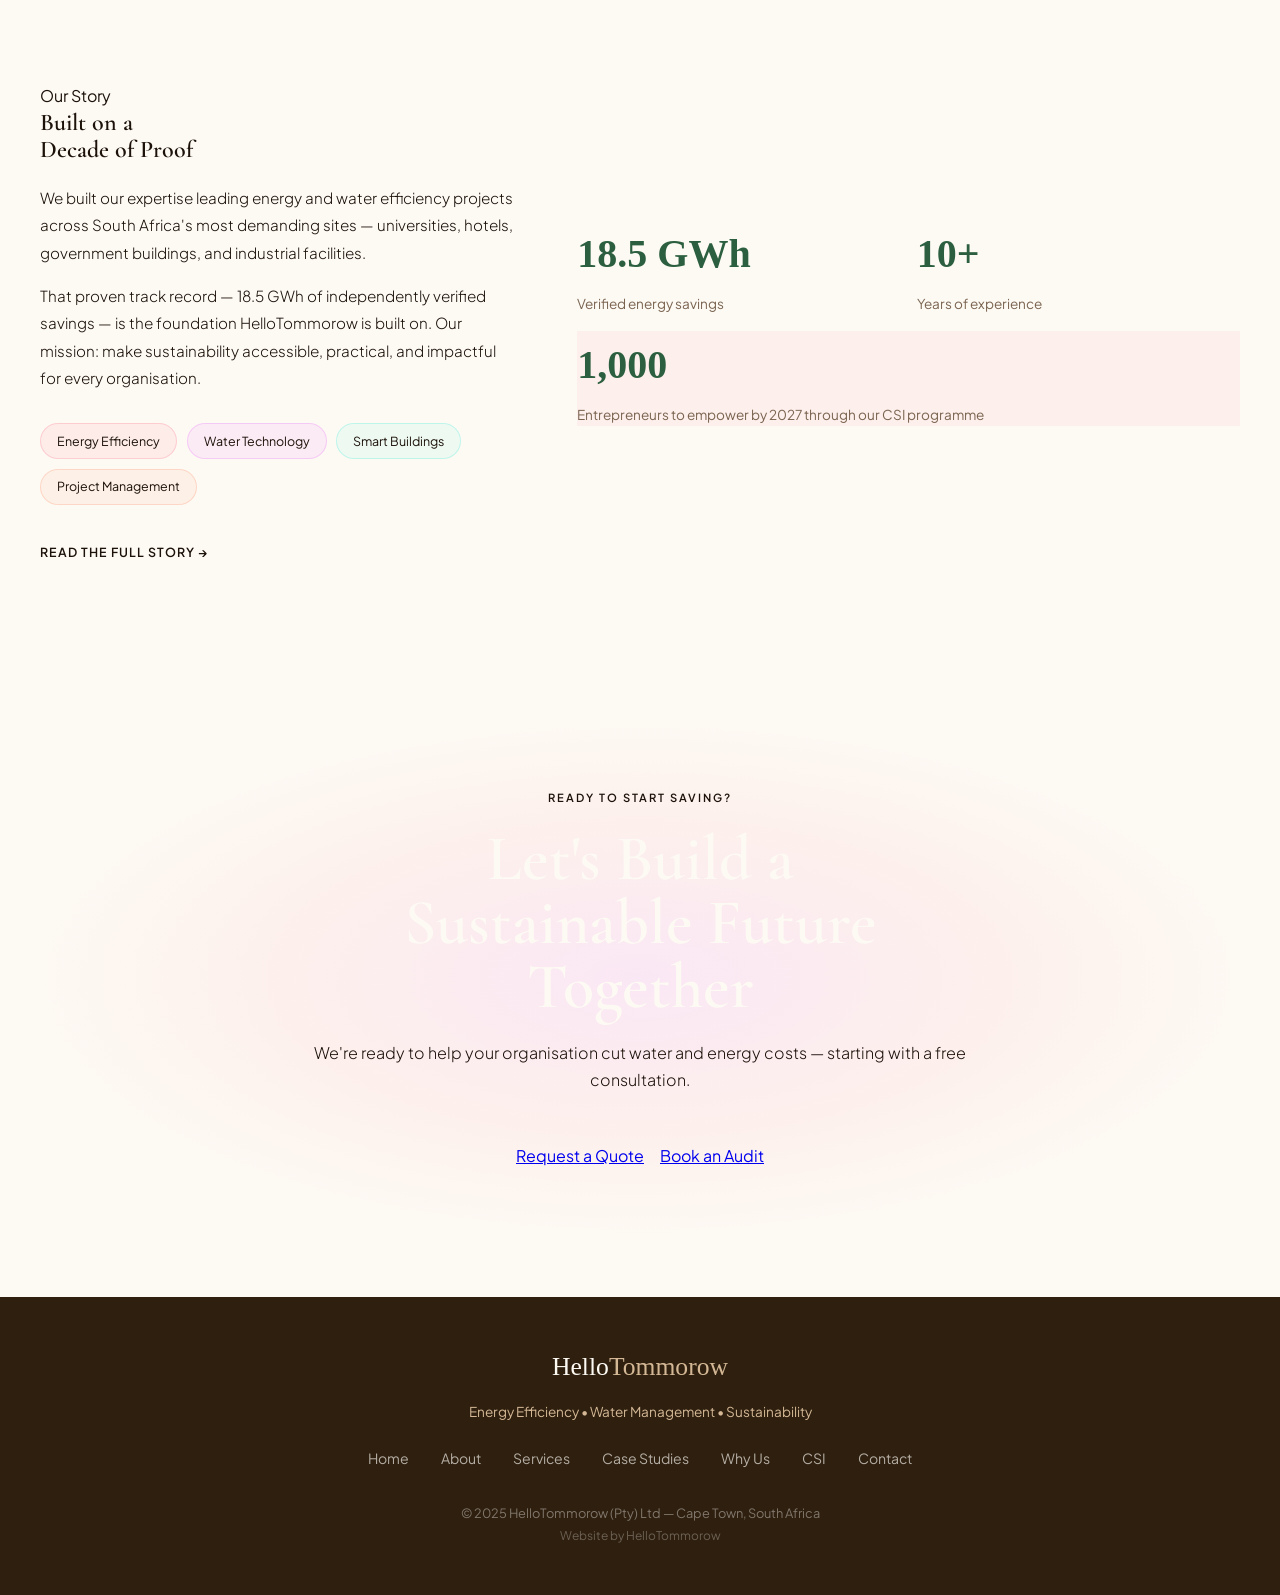
==== commit e3514524: "Update index.html" ====
--- a/index.html
+++ b/index.html
@@ -1,310 +1,298 @@
 <!DOCTYPE html>
 <html lang="en">
 <head>
-  <meta charset="UTF-8" />
-  <meta name="viewport" content="width=device-width, initial-scale=1.0" />
+  <meta charset="UTF-8"/>
+  <meta name="viewport" content="width=device-width, initial-scale=1.0"/>
   <title>HelloTommorow | Energy & Water Efficiency</title>
-  <link rel="stylesheet" href="style.css" />
-  <link rel="preconnect" href="https://fonts.googleapis.com">
-  <script>window.ACTIVE_PAGE = 'index.html';</script>
+  <link rel="stylesheet" href="style.css"/>
+  <script>window.ACTIVE_PAGE='index.html';</script>
   <style>
+    /* ── HERO ── */
     .hero {
-      background-color: var(--deep-brown);
+      min-height: 96vh;
+      display: flex; align-items: center;
       position: relative; overflow: hidden;
-      min-height: 92vh; display: flex; align-items: center;
-    }
+      background: var(--bg);
+      padding: 0 2.5rem;
+    }
+    /* Sunset radial glows */
     .hero::before {
-      content:''; position:absolute; inset:0;
-      background-image: radial-gradient(circle, rgba(201,168,76,0.18) 1px, transparent 1px);
-      background-size: 28px 28px; pointer-events:none;
-    }
-    .hero-circle {
-      position:absolute; right:-180px; top:-120px;
-      width:700px; height:700px; border-radius:50%;
-      border:1.5px solid rgba(201,168,76,0.12);
-    }
-    .hero-circle2 {
-      position:absolute; right:-60px; top:0;
-      width:460px; height:460px; border-radius:50%;
-      border:1px solid rgba(201,168,76,0.08);
-    }
+      content: '';
+      position: absolute; top: -20%; right: -10%;
+      width: 70vw; height: 70vw; max-width: 900px; max-height: 900px;
+      border-radius: 50%;
+      background: radial-gradient(circle at 60% 40%,
+        rgba(255,77,109,0.22) 0%,
+        rgba(224,64,251,0.14) 40%,
+        rgba(123,47,190,0.08) 65%,
+        transparent 80%);
+      pointer-events: none;
+    }
+    .hero::after {
+      content: '';
+      position: absolute; bottom: -10%; left: -5%;
+      width: 40vw; height: 40vw; max-width: 500px; max-height: 500px;
+      border-radius: 50%;
+      background: radial-gradient(circle, rgba(255,112,67,0.12), transparent 70%);
+      pointer-events: none;
+    }
+    /* Grid lines overlay */
+    .hero-grid {
+      position: absolute; inset: 0; pointer-events: none;
+      background-image:
+        linear-gradient(rgba(255,255,255,0.025) 1px, transparent 1px),
+        linear-gradient(90deg, rgba(255,255,255,0.025) 1px, transparent 1px);
+      background-size: 80px 80px;
+      mask-image: radial-gradient(ellipse 80% 80% at 50% 50%, black, transparent);
+    }
+    /* Diagonal sunset slash at bottom */
     .hero-slash {
-      position:absolute; bottom:-2px; left:0; right:0; height:120px;
-      background: var(--cream);
-      clip-path: polygon(0 80%, 100% 0%, 100% 100%, 0% 100%);
-    }
+      position: absolute; bottom: 0; left: 0; right: 0; height: 2px;
+      background: linear-gradient(90deg, transparent, var(--coral), var(--magenta), var(--violet), transparent);
+      opacity: 0.6;
+    }
+ 
     .hero-inner {
-      max-width:1300px; margin:0 auto; padding: 5rem 2.5rem 9rem;
-      display:grid; grid-template-columns:1.1fr 0.9fr; gap:5rem; align-items:center;
-      position:relative; z-index:2; width:100%;
+      max-width: 1300px; margin: 0 auto; width: 100%;
+      display: grid; grid-template-columns: 1.1fr 0.9fr; gap: 5rem; align-items: center;
+      position: relative; z-index: 2;
+      padding: 6rem 0;
     }
     .hero-kicker {
-      display:inline-flex; align-items:center; gap:0.6rem;
-      background:rgba(201,168,76,0.12); border:1px solid rgba(201,168,76,0.3);
-      border-radius:100px; padding:0.4rem 1rem;
-      font-size:0.72rem; font-weight:600; letter-spacing:0.1em; text-transform:uppercase;
-      color:var(--gold-light); margin-bottom:1.75rem;
-    }
-    .hero-kicker-dot { width:6px; height:6px; border-radius:50%; background:var(--gold); flex-shrink:0; }
+      display: inline-flex; align-items: center; gap: 0.6rem;
+      background: rgba(255,77,109,0.1); border: 1px solid rgba(255,77,109,0.25);
+      border-radius: 100px; padding: 0.4rem 1rem;
+      font-size: 0.7rem; font-weight: 600; letter-spacing: 0.12em; text-transform: uppercase;
+      color: var(--coral); margin-bottom: 1.75rem;
+    }
+    .hero-kicker-dot { width: 6px; height: 6px; border-radius: 50%; background: var(--coral); flex-shrink: 0; animation: pulse 2s ease-in-out infinite; }
+    @keyframes pulse { 0%,100%{opacity:1;transform:scale(1)} 50%{opacity:0.5;transform:scale(0.8)} }
+ 
     .hero h1 {
-      font-family:'Cormorant Garamond',serif;
-      font-size: clamp(3.2rem, 5.5vw, 5.5rem); font-weight:700;
-      color:var(--white); line-height:1.0;
-      margin-bottom:1.75rem; letter-spacing:-0.02em;
-    }
-    .hero h1 em { color:var(--gold-light); font-style:italic; }
-    .hero h1 span { color:var(--forest-light); }
+      font-family: 'Blanka', 'Poppins', sans-serif;
+      font-size: clamp(3rem, 5.5vw, 6rem);
+      font-weight: 400; line-height: 1.0;
+      color: var(--white); margin-bottom: 1.75rem;
+      letter-spacing: 0.04em;
+    }
+    .hero h1 .line-grad {
+      display: block;
+      background: linear-gradient(90deg, var(--coral), var(--orange), var(--magenta));
+      -webkit-background-clip: text; -webkit-text-fill-color: transparent; background-clip: text;
+    }
+    .hero h1 .line-teal {
+      display: block; color: var(--teal);
+      -webkit-text-fill-color: var(--teal);
+    }
     .hero-sub {
-      font-size:1.05rem; color:rgba(253,250,244,0.6);
-      margin-bottom:2.75rem; max-width:480px; line-height:1.75; font-weight:300;
-    }
-    .btn-group { display:flex; gap:1rem; flex-wrap:wrap; }
-    .btn-primary {
-      background:var(--terracotta); color:var(--white);
-      padding:1rem 2.25rem; border-radius:100px; text-decoration:none;
-      font-weight:600; font-size:0.82rem; letter-spacing:0.04em; text-transform:uppercase;
-      transition:all 0.2s; display:inline-block;
-    }
-    .btn-primary:hover { background:var(--mid-brown); transform:translateY(-2px); }
-    .btn-ghost {
-      border:1.5px solid rgba(253,250,244,0.22); color:rgba(253,250,244,0.75);
-      padding:1rem 2.25rem; border-radius:100px; text-decoration:none;
-      font-weight:500; font-size:0.82rem; letter-spacing:0.04em; text-transform:uppercase;
-      transition:all 0.2s; display:inline-block;
-    }
-    .btn-ghost:hover { border-color:var(--gold); color:var(--gold-light); }
+      font-size: 1rem; color: var(--white70); font-weight: 300;
+      max-width: 480px; line-height: 1.8; margin-bottom: 2.75rem;
+    }
+ 
+    /* Glass panel right */
     .hero-panel {
-      background:rgba(253,250,244,0.05); border:1px solid rgba(253,250,244,0.09);
-      border-radius:24px; padding:2.5rem; backdrop-filter:blur(6px);
-    }
-    .hero-panel-title {
-      font-size:0.7rem; font-weight:600; letter-spacing:0.1em; text-transform:uppercase;
-      color:var(--gold); margin-bottom:2rem;
-    }
-    .hero-stat { margin-bottom:1.75rem; padding-bottom:1.75rem; border-bottom:1px solid rgba(253,250,244,0.07); }
-    .hero-stat:last-child { margin-bottom:0; padding-bottom:0; border-bottom:none; }
+      background: rgba(255,255,255,0.05);
+      border: 1px solid rgba(255,255,255,0.1);
+      backdrop-filter: blur(20px); -webkit-backdrop-filter: blur(20px);
+      border-radius: 24px; padding: 2.5rem;
+      position: relative; overflow: hidden;
+    }
+    .hero-panel::before {
+      content: ''; position: absolute; top: -1px; left: 10%; right: 10%;
+      height: 1px;
+      background: linear-gradient(90deg, transparent, var(--coral), var(--magenta), transparent);
+    }
+    .hero-panel-label {
+      font-size: 0.68rem; font-weight: 600; letter-spacing: 0.14em; text-transform: uppercase;
+      color: var(--white40); margin-bottom: 2rem;
+    }
+    .hero-stat { padding: 1.25rem 0; border-bottom: 1px solid rgba(255,255,255,0.07); }
+    .hero-stat:last-child { border-bottom: none; padding-bottom: 0; }
     .hero-stat-num {
-      font-family:'Cormorant Garamond',serif; font-size:3rem; font-weight:700;
-      color:var(--gold-light); line-height:1; margin-bottom:0.3rem;
-    }
-    .hero-stat-label { font-size:0.82rem; color:rgba(253,250,244,0.45); font-weight:300; }
- 
-    .marquee-strip { background:var(--forest); padding:0.9rem 0; overflow:hidden; }
-    .marquee-track { display:flex; animation:marquee 32s linear infinite; white-space:nowrap; }
-    .marquee-item {
-      display:inline-flex; align-items:center; gap:1.5rem; padding:0 2.5rem;
-      font-size:0.76rem; font-weight:600; letter-spacing:0.1em; text-transform:uppercase;
-      color:rgba(253,250,244,0.8);
-    }
-    .marquee-dot { width:5px; height:5px; border-radius:50%; background:var(--gold); flex-shrink:0; }
-    @keyframes marquee { from{transform:translateX(0)} to{transform:translateX(-50%)} }
- 
-    .solutions { background:var(--cream); padding:7rem 2.5rem; }
-    .solutions-inner { max-width:1300px; margin:0 auto; }
-    .solutions-header {
-      display:grid; grid-template-columns:1fr 1fr; gap:3rem; align-items:end; margin-bottom:4rem;
-    }
-    .section-kicker {
-      display:inline-flex; align-items:center; gap:0.5rem;
-      font-size:0.7rem; font-weight:700; letter-spacing:0.12em; text-transform:uppercase;
-      color:var(--forest);
-    }
-    .section-kicker::before { content:''; display:block; width:24px; height:2px; background:var(--forest); flex-shrink:0; }
-    .section-title {
-      font-family:'Cormorant Garamond',serif;
-      font-size:clamp(2.2rem, 3.5vw, 3.5rem); font-weight:700;
-      color:var(--deep-brown); line-height:1.1; letter-spacing:-0.01em;
-    }
-    .section-title em { color:var(--forest); font-style:italic; }
-    .section-desc { font-size:1rem; color:var(--text-muted); font-weight:300; line-height:1.8; }
-    .solutions-link {
-      display:inline-flex; align-items:center; gap:0.5rem;
-      color:var(--forest); font-weight:600; font-size:0.84rem; text-decoration:none;
-      margin-top:1.5rem; border-bottom:1.5px solid var(--forest-pale); padding-bottom:2px;
-      transition:border-color 0.2s;
-    }
-    .solutions-link:hover { border-color:var(--forest); }
- 
-    .services-grid {
-      display:grid; grid-template-columns:1.4fr 1fr 1fr; grid-template-rows:auto auto; gap:1.5rem;
-    }
-    .svc-card { border-radius:20px; padding:2.5rem; position:relative; overflow:hidden; transition:transform 0.25s; }
-    .svc-card:hover { transform:translateY(-4px); }
-    .svc-card.featured { background:var(--deep-brown); grid-row:1/3; display:flex; flex-direction:column; justify-content:space-between; }
-    .svc-card.light { background:var(--white); border:1px solid var(--border); }
-    .svc-card.forest-bg { background:var(--forest); }
-    .svc-card.terra-bg { background:var(--terracotta); }
-    .svc-card.sand-bg { background:var(--cream-dark); display:flex; flex-direction:column; align-items:center; justify-content:center; text-align:center; }
-    .svc-tag { font-size:0.7rem; font-weight:700; letter-spacing:0.1em; text-transform:uppercase; margin-bottom:1.5rem; display:inline-block; }
-    .svc-tag.gold { color:var(--gold); }
-    .svc-tag.muted { color:var(--text-muted); }
-    .svc-tag.faded { color:rgba(253,250,244,0.6); }
-    .svc-num {
-      font-family:'Cormorant Garamond',serif; font-size:5rem; font-weight:700;
-      line-height:1; opacity:0.1; position:absolute; right:1.5rem; top:1.5rem;
-    }
-    .svc-num.dk { color:var(--deep-brown); }
-    .svc-num.wh { color:var(--white); }
-    .svc-icon { width:52px; height:52px; border-radius:14px; display:flex; align-items:center; justify-content:center; font-size:1.5rem; margin-bottom:1.5rem; }
-    .svc-icon.dk { background:rgba(253,250,244,0.08); }
-    .svc-icon.pale { background:var(--forest-pale); }
-    .svc-icon.wh { background:rgba(253,250,244,0.18); }
-    .svc-card h3 { font-family:'Cormorant Garamond',serif; font-size:1.5rem; line-height:1.2; margin-bottom:0.75rem; }
-    .svc-card.featured h3 { font-size:2rem; color:var(--white); }
-    .svc-card.light h3 { color:var(--deep-brown); }
-    .svc-card.forest-bg h3, .svc-card.terra-bg h3 { color:var(--white); }
-    .svc-card p { font-size:0.9rem; line-height:1.7; font-weight:300; }
-    .svc-card.featured p { color:rgba(253,250,244,0.55); }
-    .svc-card.light p { color:var(--text-muted); }
-    .svc-card.forest-bg p, .svc-card.terra-bg p { color:rgba(253,250,244,0.7); }
-    .svc-big-stat {
-      font-family:'Cormorant Garamond',serif; font-size:4.5rem; font-weight:700;
-      color:var(--gold-light); line-height:1; margin-top:2rem;
-    }
-    .svc-big-stat small { font-size:1.2rem; font-weight:400; color:rgba(253,250,244,0.4); }
-    .svc-learn {
-      display:inline-flex; align-items:center; gap:0.4rem;
-      font-size:0.78rem; font-weight:600; letter-spacing:0.05em; text-transform:uppercase;
-      text-decoration:none; margin-top:2rem;
-    }
- 
-    .why-section { background:var(--white); padding:7rem 2.5rem; }
-    .why-inner { max-width:1300px; margin:0 auto; }
-    .why-grid { display:grid; grid-template-columns:1fr 1fr; gap:5rem; align-items:center; }
-    .pull-quote { background:var(--deep-brown); border-radius:24px; padding:3.5rem; position:relative; overflow:hidden; }
-    .pull-quote::before {
-      content:'\201C'; position:absolute; top:-20px; left:2rem;
-      font-family:'Cormorant Garamond',serif; font-size:14rem; font-weight:700;
-      color:rgba(201,168,76,0.1); line-height:1;
-    }
-    .pull-quote-text {
-      font-family:'Cormorant Garamond',serif; font-size:1.65rem;
-      font-weight:400; font-style:italic; color:var(--white); line-height:1.55;
-      position:relative; z-index:1; margin-bottom:2rem;
-    }
-    .pull-quote-author strong { display:block; font-size:0.92rem; font-weight:600; color:var(--gold-light); margin-bottom:0.2rem; }
-    .pull-quote-author span { font-size:0.82rem; color:rgba(253,250,244,0.4); }
-    .why-points { display:flex; flex-direction:column; gap:1.75rem; }
-    .why-point { display:flex; gap:1.25rem; align-items:flex-start; }
-    .why-point-icon { width:44px; height:44px; border-radius:12px; background:var(--forest-pale); flex-shrink:0; display:flex; align-items:center; justify-content:center; font-size:1.1rem; margin-top:2px; }
-    .why-point h4 { font-size:1rem; color:var(--deep-brown); margin-bottom:0.35rem; font-family:'Cormorant Garamond',serif; font-size:1.15rem; font-weight:600; }
-    .why-point p { font-size:0.88rem; color:var(--text-muted); font-weight:300; line-height:1.65; }
- 
-    .impact-band { background:var(--forest); padding:5rem 2.5rem; position:relative; overflow:hidden; }
+      font-family: 'Blanka', 'Poppins', sans-serif;
+      font-size: 2.6rem; line-height: 1; margin-bottom: 0.25rem;
+      background: var(--grad);
+      -webkit-background-clip: text; -webkit-text-fill-color: transparent; background-clip: text;
+    }
+    .hero-stat-lbl { font-size: 0.8rem; color: var(--white40); font-weight: 300; }
+ 
+    /* ── SERVICES ASYMMETRIC GRID ── */
+    .svc-grid {
+      display: grid;
+      grid-template-columns: 1.3fr 1fr 1fr;
+      grid-template-rows: auto auto;
+      gap: 1.25rem;
+    }
+    .svc-tile {
+      border-radius: 20px; padding: 2.5rem;
+      position: relative; overflow: hidden;
+      transition: transform 0.25s, border-color 0.25s;
+      border: 1px solid var(--glass-border);
+      backdrop-filter: blur(12px);
+    }
+    .svc-tile:hover { transform: translateY(-4px); }
+    .svc-tile.tall { grid-row: 1/3; display: flex; flex-direction: column; justify-content: space-between; background: rgba(255,77,109,0.07); }
+    .svc-tile.tall:hover { border-color: rgba(255,77,109,0.4); }
+    .svc-tile.b { background: rgba(224,64,251,0.07); }
+    .svc-tile.b:hover { border-color: rgba(224,64,251,0.4); }
+    .svc-tile.c { background: rgba(0,229,204,0.05); }
+    .svc-tile.c:hover { border-color: rgba(0,229,204,0.3); }
+    .svc-tile.d { background: rgba(255,112,67,0.06); }
+    .svc-tile.d:hover { border-color: rgba(255,112,67,0.35); }
+    .svc-tile.e { background: rgba(255,255,255,0.03); display: flex; flex-direction: column; align-items: center; justify-content: center; text-align: center; }
+ 
+    .svc-tile-tag {
+      font-size: 0.68rem; font-weight: 600; letter-spacing: 0.12em; text-transform: uppercase;
+      margin-bottom: 1.5rem; display: inline-block;
+    }
+    .tag-coral { color: var(--coral); }
+    .tag-mag { color: var(--magenta); }
+    .tag-teal { color: var(--teal); }
+    .tag-ora { color: var(--orange); }
+    .tag-white { color: var(--white40); }
+ 
+    .svc-tile h3 {
+      font-family: 'Blanka', 'Poppins', sans-serif;
+      font-size: 1.35rem; color: var(--white); margin: 1rem 0 0.65rem; line-height: 1.2;
+    }
+    .svc-tile.tall h3 { font-size: 1.8rem; }
+    .svc-tile p { font-size: 0.88rem; color: var(--white70); font-weight: 300; line-height: 1.7; }
+ 
+    .svc-big {
+      font-family: 'Blanka', 'Poppins', sans-serif;
+      font-size: 4rem; line-height: 1; margin-top: 2.5rem;
+      background: var(--grad);
+      -webkit-background-clip: text; -webkit-text-fill-color: transparent; background-clip: text;
+    }
+    .svc-big small { font-size: 1.1rem; font-weight: 300; -webkit-text-fill-color: var(--white40); color: var(--white40); }
+    .svc-learn { display: inline-flex; align-items: center; gap: 0.4rem; font-size: 0.75rem; font-weight: 600; letter-spacing: 0.08em; text-transform: uppercase; color: var(--coral); text-decoration: none; margin-top: 2rem; }
+ 
+    .turnkey-word {
+      font-family: 'Blanka', 'Poppins', sans-serif;
+      font-size: 2.2rem; letter-spacing: 0.06em;
+      background: var(--grad);
+      -webkit-background-clip: text; -webkit-text-fill-color: transparent; background-clip: text;
+      margin-bottom: 0.75rem;
+    }
+ 
+    /* ── QUOTE BLOCK ── */
+    .quote-wrap {
+      background: rgba(255,255,255,0.04);
+      border: 1px solid var(--glass-border);
+      backdrop-filter: blur(16px); border-radius: 24px;
+      padding: 3.5rem; position: relative; overflow: hidden;
+    }
+    .quote-wrap::before {
+      content: ''; position: absolute; top: -1px; left: 8%; right: 8%;
+      height: 1px;
+      background: linear-gradient(90deg, transparent, var(--magenta), var(--coral), transparent);
+    }
+    .quote-mark {
+      font-family: 'Blanka', serif; font-size: 8rem; line-height: 1;
+      background: var(--grad);
+      -webkit-background-clip: text; -webkit-text-fill-color: transparent; background-clip: text;
+      opacity: 0.15; position: absolute; top: 1rem; left: 2rem;
+    }
+    .quote-text {
+      font-size: 1.45rem; font-style: italic; font-weight: 300;
+      color: var(--white); line-height: 1.6; position: relative; z-index: 1;
+      margin-bottom: 2rem;
+    }
+    .quote-author strong { display: block; font-size: 0.88rem; font-weight: 600; color: var(--coral); }
+    .quote-author span { font-size: 0.8rem; color: var(--white40); }
+ 
+    /* ── IMPACT BAND ── */
+    .impact-band {
+      background: var(--bg2); padding: 5rem 2.5rem;
+      border-top: 1px solid var(--glass-border);
+      border-bottom: 1px solid var(--glass-border);
+      position: relative; overflow: hidden;
+    }
     .impact-band::before {
-      content:''; position:absolute; inset:0;
-      background-image: radial-gradient(circle, rgba(255,255,255,0.04) 1px, transparent 1px);
-      background-size:32px 32px;
-    }
-    .impact-inner { max-width:1300px; margin:0 auto; position:relative; z-index:1; }
-    .impact-header { display:flex; justify-content:space-between; align-items:flex-end; margin-bottom:4rem; }
-    .impact-header h2 { font-family:'Cormorant Garamond',serif; font-size:clamp(2rem,3.5vw,3rem); font-weight:700; color:var(--white); line-height:1.1; max-width:480px; }
-    .impact-header a { color:var(--gold-light); font-size:0.8rem; font-weight:600; letter-spacing:0.06em; text-transform:uppercase; text-decoration:none; border-bottom:1px solid rgba(201,168,76,0.3); padding-bottom:2px; }
-    .impact-stats { display:grid; grid-template-columns:repeat(4,1fr); gap:1.5px; }
-    .impact-stat { background:rgba(253,250,244,0.05); border:1px solid rgba(253,250,244,0.07); padding:2.5rem 2rem; border-radius:4px; }
-    .impact-stat:first-child { border-radius:20px 4px 4px 20px; }
-    .impact-stat:last-child { border-radius:4px 20px 20px 4px; }
-    .impact-stat-num { font-family:'Cormorant Garamond',serif; font-size:3.5rem; font-weight:700; color:var(--gold-light); line-height:1; margin-bottom:0.4rem; }
-    .impact-stat-label { font-size:0.8rem; color:rgba(253,250,244,0.45); font-weight:300; }
- 
-    .founder-strip { background:var(--cream); padding:7rem 2.5rem; }
-    .founder-inner { max-width:1300px; margin:0 auto; }
-    .founder-grid { display:grid; grid-template-columns:1fr 2fr; gap:4rem; align-items:center; margin-top:3rem; }
-    .founder-portrait { background:var(--mid-brown); border-radius:24px; padding:3rem 2.5rem; text-align:center; position:relative; overflow:hidden; }
-    .founder-portrait::before { content:''; position:absolute; bottom:0; left:0; right:0; height:40%; background:rgba(0,0,0,0.2); }
-    .founder-initials { width:100px; height:100px; border-radius:50%; background:var(--gold); margin:0 auto 1.5rem; display:flex; align-items:center; justify-content:center; font-family:'Cormorant Garamond',serif; font-size:2.2rem; font-weight:700; color:var(--deep-brown); position:relative; z-index:1; }
-    .founder-name { font-family:'Cormorant Garamond',serif; font-size:1.4rem; font-weight:700; color:var(--white); position:relative; z-index:1; }
-    .founder-role { font-size:0.78rem; color:rgba(253,250,244,0.5); margin-top:0.3rem; position:relative; z-index:1; font-weight:300; }
-    .founder-content h2 { font-family:'Cormorant Garamond',serif; font-size:clamp(2rem,3vw,2.8rem); font-weight:700; color:var(--deep-brown); line-height:1.15; margin-bottom:1.25rem; }
-    .founder-content p { color:var(--text-muted); font-weight:300; line-height:1.85; margin-bottom:1rem; }
-    .expertise-tags { display:flex; flex-wrap:wrap; gap:0.6rem; margin-top:1.5rem; }
-    .expertise-tag { background:var(--white); border:1px solid var(--border); border-radius:100px; padding:0.4rem 1rem; font-size:0.78rem; color:var(--mid-brown); font-weight:500; }
- 
-    .cta-band { background:var(--deep-brown); padding:8rem 2.5rem; position:relative; overflow:hidden; text-align:center; }
+      content: ''; position: absolute; top: 0; left: 0; right: 0; bottom: 0;
+      background: radial-gradient(ellipse 60% 80% at 50% 100%, rgba(255,77,109,0.07), transparent);
+      pointer-events: none;
+    }
+    .impact-inner { max-width: 1300px; margin: 0 auto; position: relative; z-index: 1; }
+    .impact-header { display: flex; justify-content: space-between; align-items: flex-end; margin-bottom: 3.5rem; flex-wrap: wrap; gap: 1rem; }
+    .impact-header h2 { font-size: clamp(1.8rem, 3vw, 2.8rem); color: var(--white); max-width: 420px; }
+    .impact-header a { color: var(--coral); font-size: 0.78rem; font-weight: 600; letter-spacing: 0.08em; text-transform: uppercase; text-decoration: none; }
+    .impact-stats { display: grid; grid-template-columns: repeat(4,1fr); gap: 1px; background: var(--glass-border); border-radius: 20px; overflow: hidden; }
+    .impact-stat { background: var(--bg2); padding: 2.5rem 1.75rem; }
+    .impact-stat-num {
+      font-family: 'Blanka', 'Poppins', sans-serif;
+      font-size: 2.8rem; line-height: 1; margin-bottom: 0.4rem;
+      background: var(--grad);
+      -webkit-background-clip: text; -webkit-text-fill-color: transparent; background-clip: text;
+    }
+    .impact-stat-lbl { font-size: 0.8rem; color: var(--white40); font-weight: 300; }
+ 
+    /* ── CTA BAND ── */
+    .cta-band {
+      padding: 8rem 2.5rem; text-align: center; position: relative; overflow: hidden;
+    }
     .cta-band::before {
-      content:''; position:absolute; inset:0;
-      background-image: radial-gradient(circle, rgba(201,168,76,0.1) 1px, transparent 1px);
-      background-size:36px 36px;
-    }
-    .cta-band-inner { max-width:700px; margin:0 auto; position:relative; z-index:1; }
-    .cta-kicker { font-size:0.7rem; font-weight:700; letter-spacing:0.14em; text-transform:uppercase; color:var(--gold); margin-bottom:1.25rem; }
-    .cta-band h2 { font-family:'Cormorant Garamond',serif; font-size:clamp(2.5rem,4.5vw,4rem); font-weight:700; color:var(--white); line-height:1.05; margin-bottom:1.25rem; letter-spacing:-0.01em; }
-    .cta-band h2 em { color:var(--gold-light); font-style:italic; }
-    .cta-band p { color:rgba(253,250,244,0.5); font-weight:300; margin-bottom:2.75rem; font-size:1rem; }
-    .cta-buttons { display:flex; gap:1rem; justify-content:center; flex-wrap:wrap; }
-    .btn-gold { background:var(--gold); color:var(--deep-brown); padding:1rem 2.5rem; border-radius:100px; text-decoration:none; font-weight:700; font-size:0.82rem; letter-spacing:0.06em; text-transform:uppercase; transition:all 0.2s; display:inline-block; }
-    .btn-gold:hover { background:var(--gold-light); transform:translateY(-2px); }
- 
-    footer { background:var(--deep-brown); border-top:1px solid rgba(201,168,76,0.12); color:rgba(253,250,244,0.5); padding:4rem 2.5rem 2.5rem; }
-    .footer-inner { max-width:1300px; margin:0 auto; }
-    .footer-top { display:grid; grid-template-columns:1.5fr 1fr 1fr 1fr; gap:3rem; padding-bottom:3rem; border-bottom:1px solid rgba(253,250,244,0.07); margin-bottom:2rem; }
-    .footer-logo { font-family:'Cormorant Garamond',serif; font-size:1.75rem; font-weight:700; color:var(--white); margin-bottom:0.6rem; }
-    .footer-logo span { color:var(--gold); }
-    .footer-tagline { font-size:0.82rem; color:rgba(253,250,244,0.35); line-height:1.7; font-weight:300; }
-    .footer-col h4 { font-size:0.68rem; font-weight:700; letter-spacing:0.1em; text-transform:uppercase; color:rgba(253,250,244,0.35); margin-bottom:1.25rem; }
-    .footer-col a { display:block; color:rgba(253,250,244,0.55); text-decoration:none; font-size:0.88rem; font-weight:300; margin-bottom:0.6rem; transition:color 0.2s; }
-    .footer-col a:hover { color:var(--gold-light); }
-    .footer-bottom { display:flex; justify-content:space-between; align-items:center; flex-wrap:wrap; gap:1rem; }
-    .footer-copy { font-size:0.78rem; color:rgba(253,250,244,0.28); }
- 
-    @media(max-width:900px) {
-      .hero-inner { grid-template-columns:1fr; }
-      .solutions-header { grid-template-columns:1fr; }
-      .services-grid { grid-template-columns:1fr 1fr; }
-      .svc-card.featured { grid-row:auto; }
-      .why-grid { grid-template-columns:1fr; }
-      .impact-stats { grid-template-columns:1fr 1fr; }
-      .impact-header { flex-direction:column; align-items:flex-start; gap:1rem; }
-      .founder-grid { grid-template-columns:1fr; }
-      .footer-top { grid-template-columns:1fr 1fr; }
-    }
-    @media(max-width:600px) {
-      .services-grid { grid-template-columns:1fr; }
-      .nav-links { display:none; }
+      content: ''; position: absolute; inset: 0;
+      background: radial-gradient(ellipse 70% 60% at 50% 50%, rgba(224,64,251,0.1) 0%, rgba(255,77,109,0.06) 40%, transparent 70%);
+    }
+    .cta-inner { max-width: 700px; margin: 0 auto; position: relative; z-index: 1; }
+    .cta-band h2 { font-size: clamp(2.5rem, 5vw, 4.5rem); color: var(--white); margin-bottom: 1.25rem; line-height: 1.0; }
+    .cta-band p { color: var(--white70); font-weight: 300; margin-bottom: 3rem; font-size: 1rem; }
+ 
+    @media(max-width: 960px) {
+      .hero-inner { grid-template-columns: 1fr; gap: 3rem; padding: 4rem 0; }
+      .svc-grid { grid-template-columns: 1fr 1fr; }
+      .svc-tile.tall { grid-row: auto; }
+      .impact-stats { grid-template-columns: 1fr 1fr; }
+    }
+    @media(max-width: 600px) {
+      .svc-grid { grid-template-columns: 1fr; }
     }
   </style>
 </head>
 <body>
- 
 <div id="nav-placeholder"></div>
  
-<!-- HERO -->
+<!-- ══ HERO ════════════════════════════════════════════════════════════ -->
 <section class="hero">
-  <div class="hero-circle"></div>
-  <div class="hero-circle2"></div>
+  <div class="hero-grid"></div>
   <div class="hero-inner">
     <div>
       <div class="hero-kicker">
         <div class="hero-kicker-dot"></div>
         Cape Town, South Africa
       </div>
-      <h1>Energy &amp; <em>Water</em><br>Efficiency<br><span>That Pays Off</span></h1>
+      <h1>
+        ENERGY
+        <span class="line-grad">&amp; WATER</span>
+        <span class="line-teal">EFFICIENCY</span>
+      </h1>
       <p class="hero-sub">Smart, measurable solutions that cut costs, save resources, and build a sustainable future — for businesses and buildings across South Africa.</p>
-      <div class="btn-group">
-        <a href="contact.html" class="btn-primary">Request a Quote</a>
-        <a href="contact.html#audit" class="btn-ghost">Book an Audit</a>
+      <div style="display:flex;gap:1rem;flex-wrap:wrap;">
+        <a href="contact.html" class="btn btn-grad">Request a Quote</a>
+        <a href="contact.html" class="btn btn-glass">Book an Audit</a>
       </div>
     </div>
     <div class="hero-panel">
-      <div class="hero-panel-title">Our Impact at a Glance</div>
+      <div class="hero-panel-label">Our Impact at a Glance</div>
       <div class="hero-stat">
         <div class="hero-stat-num">18.5 GWh</div>
-        <div class="hero-stat-label">Verified energy savings delivered</div>
+        <div class="hero-stat-lbl">Verified energy savings delivered</div>
       </div>
       <div class="hero-stat">
-        <div class="hero-stat-num">10+ yrs</div>
-        <div class="hero-stat-label">Industry experience in South Africa</div>
+        <div class="hero-stat-num">10+ YRS</div>
+        <div class="hero-stat-lbl">Industry experience in South Africa</div>
       </div>
       <div class="hero-stat">
-        <div class="hero-stat-num">Up to 60%</div>
-        <div class="hero-stat-label">Water reduction with our devices</div>
+        <div class="hero-stat-num">60%</div>
+        <div class="hero-stat-lbl">Water reduction with our devices</div>
       </div>
     </div>
   </div>
   <div class="hero-slash"></div>
 </section>
  
-<!-- MARQUEE -->
+<!-- ══ MARQUEE ══════════════════════════════════════════════════════════ -->
 <div class="marquee-strip">
   <div class="marquee-track">
     <span class="marquee-item"><span class="marquee-dot"></span>Water Saving Devices</span>
@@ -326,108 +314,118 @@
   </div>
 </div>
  
-<!-- SOLUTIONS -->
-<section class="solutions">
-  <div class="solutions-inner">
-    <div class="solutions-header">
+<!-- ══ SOLUTIONS ════════════════════════════════════════════════════════ -->
+<section style="background:var(--bg);padding:6rem 2.5rem;">
+  <div class="inner">
+    <div style="display:grid;grid-template-columns:1fr 1fr;gap:3rem;align-items:end;margin-bottom:4rem;">
       <div>
-        <div class="section-kicker" style="margin-bottom:1rem;">What We Do</div>
-        <h2 class="section-title">Practical Solutions<br>for <em>Real Savings</em></h2>
+        <div class="eyebrow coral">What We Do</div>
+        <h2 class="section-h">Practical Solutions<br>for <span class="grad-text">Real Savings</span></h2>
       </div>
       <div>
-        <p class="section-desc">We transform buildings and businesses with end-to-end efficiency solutions — from audits and smart devices to full energy management systems and sustainability strategy.</p>
-        <a href="services.html" class="solutions-link">Explore all services →</a>
-      </div>
-    </div>
-    <div class="services-grid">
-      <div class="svc-card featured">
+        <p style="color:var(--white70);font-weight:300;line-height:1.8;font-size:0.95rem;">We transform buildings and businesses with end-to-end efficiency solutions — from audits and smart devices to full energy management systems and sustainability strategy.</p>
+        <a href="services.html" style="display:inline-flex;align-items:center;gap:0.5rem;color:var(--coral);font-size:0.78rem;font-weight:600;letter-spacing:0.08em;text-transform:uppercase;text-decoration:none;margin-top:1.25rem;">Explore all services →</a>
+      </div>
+    </div>
+ 
+    <div class="svc-grid">
+      <!-- Featured tall: Water -->
+      <div class="svc-tile tall">
         <div>
-          <div class="svc-tag gold">Service A</div>
-          <div class="svc-num wh">A</div>
-          <div class="svc-icon dk">💧</div>
+          <div class="svc-tile-tag tag-coral">Service A</div>
+          <div class="icon-chip" style="border-color:rgba(255,77,109,0.25);">
+            <svg width="24" height="24" viewBox="0 0 24 24" fill="none" stroke="var(--coral)" stroke-width="1.8" stroke-linecap="round" stroke-linejoin="round"><path d="M12 2C12 2 5 10 5 14a7 7 0 0014 0c0-4-7-12-7-12z"/></svg>
+          </div>
           <h3>Water Saving Devices</h3>
           <p>Reduce water consumption dramatically without compromising comfort. Low-flow showerheads, tap aerators, smart controls, and leak detection — supplied and installed.</p>
-          <p style="margin-top:0.75rem;">Ideal for hotels, student housing, hostels, gyms, and residential estates.</p>
         </div>
         <div>
-          <div class="svc-big-stat">60%<small> reduction</small></div>
-          <a href="services.html" class="svc-learn" style="color:var(--gold-light);">Learn more →</a>
-        </div>
-      </div>
-      <div class="svc-card forest-bg">
-        <div class="svc-tag faded">Service B</div>
-        <div class="svc-num wh">B</div>
-        <div class="svc-icon wh">⚡</div>
+          <div class="svc-big">60%<small> reduction</small></div>
+          <a href="services.html" class="svc-learn">Learn more →</a>
+        </div>
+      </div>
+ 
+      <!-- EMS -->
+      <div class="svc-tile b">
+        <div class="svc-tile-tag tag-mag">Service B</div>
+        <div class="icon-chip" style="border-color:rgba(224,64,251,0.25);">
+          <svg width="24" height="24" viewBox="0 0 24 24" fill="none" stroke="var(--magenta)" stroke-width="1.8" stroke-linecap="round" stroke-linejoin="round"><polygon points="13 2 3 14 12 14 11 22 21 10 12 10 13 2"/></svg>
+        </div>
         <h3>Energy Management Systems</h3>
-        <p>IoT-enabled smart metering, real-time dashboards, and anomaly detection. Cut electricity costs by 10–40%.</p>
-        <a href="services.html" class="svc-learn" style="color:var(--gold-light);">Learn more →</a>
-      </div>
-      <div class="svc-card light">
-        <div class="svc-tag muted">Service C</div>
-        <div class="svc-num dk">C</div>
-        <div class="svc-icon pale">📋</div>
+        <p>IoT-enabled smart metering, real-time dashboards, anomaly detection. Cut electricity costs by 10–40%.</p>
+        <a href="services.html" class="svc-learn" style="color:var(--magenta);">Learn more →</a>
+      </div>
+ 
+      <!-- Audits -->
+      <div class="svc-tile c">
+        <div class="svc-tile-tag tag-teal">Service C</div>
+        <div class="icon-chip" style="border-color:rgba(0,229,204,0.25);">
+          <svg width="24" height="24" viewBox="0 0 24 24" fill="none" stroke="var(--teal)" stroke-width="1.8" stroke-linecap="round" stroke-linejoin="round"><path d="M14 2H6a2 2 0 00-2 2v16a2 2 0 002 2h12a2 2 0 002-2V8z"/><polyline points="14 2 14 8 20 8"/><line x1="16" y1="13" x2="8" y2="13"/><line x1="16" y1="17" x2="8" y2="17"/></svg>
+        </div>
         <h3>Energy &amp; Water Audits</h3>
         <p>Full baseline assessment, load profiling, savings modelling, and an actionable implementation roadmap.</p>
-        <a href="services.html" class="svc-learn" style="color:var(--forest);">Learn more →</a>
-      </div>
-      <div class="svc-card terra-bg">
-        <div class="svc-tag faded">Service D</div>
-        <div class="svc-num wh">D</div>
-        <div class="svc-icon wh">🌿</div>
+        <a href="services.html" class="svc-learn" style="color:var(--teal);">Learn more →</a>
+      </div>
+ 
+      <!-- Advisory -->
+      <div class="svc-tile d">
+        <div class="svc-tile-tag tag-ora">Service D</div>
+        <div class="icon-chip" style="border-color:rgba(255,112,67,0.25);">
+          <svg width="24" height="24" viewBox="0 0 24 24" fill="none" stroke="var(--orange)" stroke-width="1.8" stroke-linecap="round" stroke-linejoin="round"><circle cx="12" cy="12" r="10"/><line x1="2" y1="12" x2="22" y2="12"/><path d="M12 2a15.3 15.3 0 014 10 15.3 15.3 0 01-4 10 15.3 15.3 0 01-4-10 15.3 15.3 0 014-10z"/></svg>
+        </div>
         <h3>Sustainability Advisory</h3>
         <p>ESG reporting, carbon footprint analysis, green building compliance, and utility bill audits.</p>
-        <a href="services.html" class="svc-learn" style="color:rgba(253,250,244,0.8);">Learn more →</a>
-      </div>
-      <div class="svc-card sand-bg">
-        <div style="font-family:'Cormorant Garamond',serif;font-size:3rem;font-weight:700;color:var(--mid-brown);margin-bottom:0.5rem;">Turnkey</div>
-        <p style="font-size:0.86rem;color:var(--text-muted);">Audit → Supply → Install → Monitor → Report</p>
+        <a href="services.html" class="svc-learn" style="color:var(--orange);">Learn more →</a>
+      </div>
+ 
+      <!-- Turnkey tag -->
+      <div class="svc-tile e">
+        <div class="turnkey-word">TURNKEY</div>
+        <p style="font-size:0.82rem;color:var(--white40);">Audit → Supply → Install → Monitor → Report</p>
       </div>
     </div>
   </div>
 </section>
  
-<!-- WHY IT MATTERS -->
-<section class="why-section">
-  <div class="why-inner">
-    <div class="why-grid">
-      <div class="pull-quote">
-        <div class="pull-quote-text">"Sustainability isn't just about the environment — it's about empowering businesses and communities to thrive with less."</div>
-        <div class="pull-quote-author">
-          <strong>Tshikane Abel Namuramba</strong>
-          <span>Founder, HelloTommorow (Pty) Ltd</span>
+<!-- ══ WHY IT MATTERS ════════════════════════════════════════════════════ -->
+<section style="background:var(--bg2);padding:6rem 2.5rem;border-top:1px solid var(--glass-border);">
+  <div class="inner">
+    <div style="display:grid;grid-template-columns:1fr 1fr;gap:5rem;align-items:center;">
+      <div class="quote-wrap">
+        <div class="quote-mark">"</div>
+        <div class="quote-text">"Sustainability isn't just about the environment — it's about empowering businesses and communities to thrive with less."</div>
+        <div class="quote-author">
+          <strong>HelloTommorow</strong>
+          <span>Our founding philosophy</span>
         </div>
       </div>
       <div>
-        <div class="section-kicker" style="margin-bottom:1rem;">Why It Matters</div>
-        <h2 class="section-title" style="margin-bottom:2rem;">South Africa's<br><em>Costs Are Rising.</em><br>We Can Help.</h2>
-        <div class="why-points">
-          <div class="why-point">
-            <div class="why-point-icon">💸</div>
-            <div>
-              <h4>Rising tariffs and water scarcity</h4>
-              <p>Eskom and municipal tariff hikes are eroding margins. We put money back on your bottom line.</p>
+        <div class="eyebrow pink">Why It Matters</div>
+        <h2 class="section-h" style="margin-bottom:2rem;">South Africa's <span class="grad-text">Costs Are Rising.</span></h2>
+        <div style="display:flex;flex-direction:column;gap:1.5rem;">
+          <div style="display:flex;gap:1rem;align-items:flex-start;">
+            <div class="icon-chip" style="border-color:rgba(255,77,109,0.2);">
+              <svg width="20" height="20" viewBox="0 0 24 24" fill="none" stroke="var(--coral)" stroke-width="1.8" stroke-linecap="round" stroke-linejoin="round"><line x1="12" y1="1" x2="12" y2="23"/><path d="M17 5H9.5a3.5 3.5 0 000 7h5a3.5 3.5 0 010 7H6"/></svg>
             </div>
+            <div><h4 style="font-size:1rem;color:var(--white);margin-bottom:0.3rem;font-family:'Poppins',sans-serif;font-weight:500;">Rising tariffs &amp; water scarcity</h4><p style="font-size:0.88rem;color:var(--white70);font-weight:300;">Eskom and municipal tariff hikes are eroding margins. We put money back on your bottom line.</p></div>
           </div>
-          <div class="why-point">
-            <div class="why-point-icon">📊</div>
-            <div>
-              <h4>Sustainability reporting requirements</h4>
-              <p>ESG compliance is no longer optional. We make it measurable, documented, and manageable.</p>
+          <div style="display:flex;gap:1rem;align-items:flex-start;">
+            <div class="icon-chip" style="border-color:rgba(224,64,251,0.2);">
+              <svg width="20" height="20" viewBox="0 0 24 24" fill="none" stroke="var(--magenta)" stroke-width="1.8" stroke-linecap="round" stroke-linejoin="round"><polyline points="22 12 18 12 15 21 9 3 6 12 2 12"/></svg>
             </div>
+            <div><h4 style="font-size:1rem;color:var(--white);margin-bottom:0.3rem;font-family:'Poppins',sans-serif;font-weight:500;">Sustainability reporting requirements</h4><p style="font-size:0.88rem;color:var(--white70);font-weight:300;">ESG compliance is no longer optional. We make it measurable, documented, and manageable.</p></div>
           </div>
-          <div class="why-point">
-            <div class="why-point-icon">🔋</div>
-            <div>
-              <h4>Operational risk from load shedding</h4>
-              <p>Smart monitoring and efficiency upgrades reduce your exposure and improve energy resilience.</p>
+          <div style="display:flex;gap:1rem;align-items:flex-start;">
+            <div class="icon-chip" style="border-color:rgba(0,229,204,0.2);">
+              <svg width="20" height="20" viewBox="0 0 24 24" fill="none" stroke="var(--teal)" stroke-width="1.8" stroke-linecap="round" stroke-linejoin="round"><rect x="2" y="7" width="20" height="14" rx="2"/><path d="M16 7V5a2 2 0 00-2-2h-4a2 2 0 00-2 2v2"/></svg>
             </div>
+            <div><h4 style="font-size:1rem;color:var(--white);margin-bottom:0.3rem;font-family:'Poppins',sans-serif;font-weight:500;">Operational risk from load shedding</h4><p style="font-size:0.88rem;color:var(--white70);font-weight:300;">Smart monitoring and efficiency upgrades reduce your exposure and improve energy resilience.</p></div>
           </div>
-          <div class="why-point">
-            <div class="why-point-icon">🏗️</div>
-            <div>
-              <h4>Asset value and building performance</h4>
-              <p>Energy-efficient buildings attract better tenants and command higher valuations.</p>
+          <div style="display:flex;gap:1rem;align-items:flex-start;">
+            <div class="icon-chip" style="border-color:rgba(255,112,67,0.2);">
+              <svg width="20" height="20" viewBox="0 0 24 24" fill="none" stroke="var(--orange)" stroke-width="1.8" stroke-linecap="round" stroke-linejoin="round"><path d="M3 9l9-7 9 7v11a2 2 0 01-2 2H5a2 2 0 01-2-2z"/><polyline points="9 22 9 12 15 12 15 22"/></svg>
             </div>
+            <div><h4 style="font-size:1rem;color:var(--white);margin-bottom:0.3rem;font-family:'Poppins',sans-serif;font-weight:500;">Asset value &amp; building performance</h4><p style="font-size:0.88rem;color:var(--white70);font-weight:300;">Energy-efficient buildings attract better tenants and command higher valuations.</p></div>
           </div>
         </div>
       </div>
@@ -435,113 +433,80 @@
   </div>
 </section>
  
-<!-- IMPACT -->
+<!-- ══ IMPACT ════════════════════════════════════════════════════════════ -->
 <section class="impact-band">
   <div class="impact-inner">
     <div class="impact-header">
-      <h2>A Decade of<br>Measurable Impact</h2>
+      <h2>A Decade of<br><span class="grad-text">Measurable Impact</span></h2>
       <a href="case-studies.html">View case studies →</a>
     </div>
     <div class="impact-stats">
       <div class="impact-stat">
         <div class="impact-stat-num">18.5 GWh</div>
-        <div class="impact-stat-label">Verified energy savings</div>
+        <div class="impact-stat-lbl">Verified energy savings</div>
       </div>
       <div class="impact-stat">
         <div class="impact-stat-num">10+</div>
-        <div class="impact-stat-label">Years of industry experience</div>
+        <div class="impact-stat-lbl">Years of industry experience</div>
       </div>
       <div class="impact-stat">
-        <div class="impact-stat-num">Up to 60%</div>
-        <div class="impact-stat-label">Water reduction achievable</div>
+        <div class="impact-stat-num">60%</div>
+        <div class="impact-stat-lbl">Water reduction achievable</div>
       </div>
       <div class="impact-stat">
-        <div class="impact-stat-num">Up to 40%</div>
-        <div class="impact-stat-label">Electricity cost reduction possible</div>
+        <div class="impact-stat-num">40%</div>
+        <div class="impact-stat-lbl">Electricity cost reduction possible</div>
       </div>
     </div>
   </div>
 </section>
  
-<!-- FOUNDER -->
-<section class="founder-strip">
-  <div class="founder-inner">
-    <div class="section-kicker">Meet the Founder</div>
-    <div class="founder-grid">
-      <div class="founder-portrait">
-        <div class="founder-initials">TAN</div>
-        <div class="founder-name">Tshikane Abel Namuramba</div>
-        <div class="founder-role">Founder &amp; Director — HelloTommorow (Pty) Ltd</div>
-      </div>
-      <div class="founder-content">
-        <h2>A Sustainability Strategist Committed to Real Change</h2>
-        <p>Abel built his expertise leading energy and water efficiency projects across South Africa's most demanding sites — universities, hotels, government buildings, and industrial facilities — with Isiphiwo Fusion.</p>
-        <p>That proven track record — 18.5 GWh of independently verified savings — is the foundation HelloTommorow is built on. His mission: make sustainability accessible, practical, and impactful for every organisation.</p>
-        <div class="expertise-tags">
-          <span class="expertise-tag">Energy Efficiency</span>
-          <span class="expertise-tag">Water Saving Technologies</span>
-          <span class="expertise-tag">Smart Buildings</span>
-          <span class="expertise-tag">Environmental Campaigns</span>
-          <span class="expertise-tag">Project Management</span>
+<!-- ══ OUR STORY ═════════════════════════════════════════════════════════ -->
+<section style="background:var(--bg);padding:6rem 2.5rem;">
+  <div class="inner">
+    <div style="display:grid;grid-template-columns:1fr 1.4fr;gap:4rem;align-items:center;">
+      <div>
+        <div class="eyebrow teal">Our Story</div>
+        <h2 class="section-h" style="margin-bottom:1.25rem;">Built on a<br><span class="grad-text">Decade of Proof</span></h2>
+        <p style="color:var(--white70);font-weight:300;line-height:1.8;margin-bottom:1rem;font-size:0.95rem;">We built our expertise leading energy and water efficiency projects across South Africa's most demanding sites — universities, hotels, government buildings, and industrial facilities.</p>
+        <p style="color:var(--white70);font-weight:300;line-height:1.8;font-size:0.95rem;">That proven track record — 18.5 GWh of independently verified savings — is the foundation HelloTommorow is built on. Our mission: make sustainability accessible, practical, and impactful for every organisation.</p>
+        <div style="margin-top:2rem;display:flex;flex-wrap:wrap;gap:0.6rem;">
+          <span style="background:rgba(255,77,109,0.08);border:1px solid rgba(255,77,109,0.2);border-radius:100px;padding:0.4rem 1rem;font-size:0.78rem;color:var(--coral);">Energy Efficiency</span>
+          <span style="background:rgba(224,64,251,0.08);border:1px solid rgba(224,64,251,0.2);border-radius:100px;padding:0.4rem 1rem;font-size:0.78rem;color:var(--magenta);">Water Technology</span>
+          <span style="background:rgba(0,229,204,0.06);border:1px solid rgba(0,229,204,0.2);border-radius:100px;padding:0.4rem 1rem;font-size:0.78rem;color:var(--teal);">Smart Buildings</span>
+          <span style="background:rgba(255,112,67,0.07);border:1px solid rgba(255,112,67,0.2);border-radius:100px;padding:0.4rem 1rem;font-size:0.78rem;color:var(--orange);">Project Management</span>
         </div>
         <div style="margin-top:2rem;">
-          <a href="about.html" class="solutions-link">Read the full story →</a>
+          <a href="about.html" style="display:inline-flex;align-items:center;gap:0.5rem;color:var(--teal);font-size:0.78rem;font-weight:600;letter-spacing:0.08em;text-transform:uppercase;text-decoration:none;">Read the full story →</a>
+        </div>
+      </div>
+      <div style="display:grid;grid-template-columns:1fr 1fr;gap:1rem;">
+        <div class="stat-pill"><div class="stat-num">18.5 GWh</div><div class="stat-label">Verified energy savings</div></div>
+        <div class="stat-pill"><div class="stat-num">10+</div><div class="stat-label">Years of experience</div></div>
+        <div class="stat-pill" style="grid-column:1/-1;background:rgba(255,77,109,0.06);border-color:rgba(255,77,109,0.18);">
+          <div class="stat-num">1,000</div><div class="stat-label">Entrepreneurs to empower by 2027 through our CSI programme</div>
         </div>
       </div>
     </div>
   </div>
 </section>
  
-<!-- CTA -->
+<!-- ══ CTA ════════════════════════════════════════════════════════════════ -->
 <section class="cta-band">
-  <div class="cta-band-inner">
-    <div class="cta-kicker">Ready to Start Saving?</div>
-    <h2>Let's Build a<br><em>Sustainable Future</em><br>Together</h2>
-    <p>We're ready to help your organisation cut water and energy costs — starting with a free consultation or audit.</p>
-    <div class="cta-buttons">
-      <a href="contact.html" class="btn-gold">Request a Quote</a>
-      <a href="contact.html#audit" class="btn-ghost">Book an Audit</a>
-    </div>
-  </div>
+  <div class="grad-line" style="margin-bottom:0;position:absolute;top:0;left:0;right:0;"></div>
+  <div class="cta-inner">
+    <div style="font-size:0.7rem;font-weight:600;letter-spacing:0.18em;text-transform:uppercase;color:var(--coral);margin-bottom:1.25rem;">Ready to Start Saving?</div>
+    <h2>Let's Build a<br><span class="grad-text">Sustainable Future</span><br>Together</h2>
+    <p style="margin-top:1rem;">We're ready to help your organisation cut water and energy costs — starting with a free consultation.</p>
+    <div style="display:flex;gap:1rem;justify-content:center;flex-wrap:wrap;">
+      <a href="contact.html" class="btn btn-grad">Request a Quote</a>
+      <a href="contact.html" class="btn btn-glass">Book an Audit</a>
+    </div>
+  </div>
+  <div class="grad-line" style="position:absolute;bottom:0;left:0;right:0;"></div>
 </section>
  
-<!-- FOOTER -->
-<footer>
-  <div class="footer-inner">
-    <div class="footer-top">
-      <div>
-        <div class="footer-logo">Hello<span>Tommorow</span></div>
-        <p class="footer-tagline">Energy Efficiency · Water Management · Sustainability<br>Cape Town, South Africa</p>
-      </div>
-      <div class="footer-col">
-        <h4>Company</h4>
-        <a href="about.html">About Us</a>
-        <a href="why-us.html">Why Choose Us</a>
-        <a href="case-studies.html">Case Studies</a>
-        <a href="csi.html">CSI Programme</a>
-      </div>
-      <div class="footer-col">
-        <h4>Services</h4>
-        <a href="services.html">Water Saving Devices</a>
-        <a href="services.html">Energy Management</a>
-        <a href="services.html">Audits</a>
-        <a href="services.html">Sustainability Advisory</a>
-      </div>
-      <div class="footer-col">
-        <h4>Contact</h4>
-        <a href="tel:+27696314858">+27 69 631 4858</a>
-        <a href="https://wa.me/27696314858">WhatsApp Us</a>
-        <a href="contact.html">Send a Message</a>
-        <a href="contact.html">Get a Quote</a>
-      </div>
-    </div>
-    <div class="footer-bottom">
-      <div class="footer-copy">© 2025 HelloTommorow (Pty) Ltd — Cape Town, South Africa</div>
-      <div class="footer-copy" style="color:rgba(253,250,244,0.18);">Website by HelloTommorow</div>
-    </div>
-  </div>
-</footer>
- 
+<div id="footer-placeholder"></div>
 <script src="nav.js"></script>
 </body>
 </html>
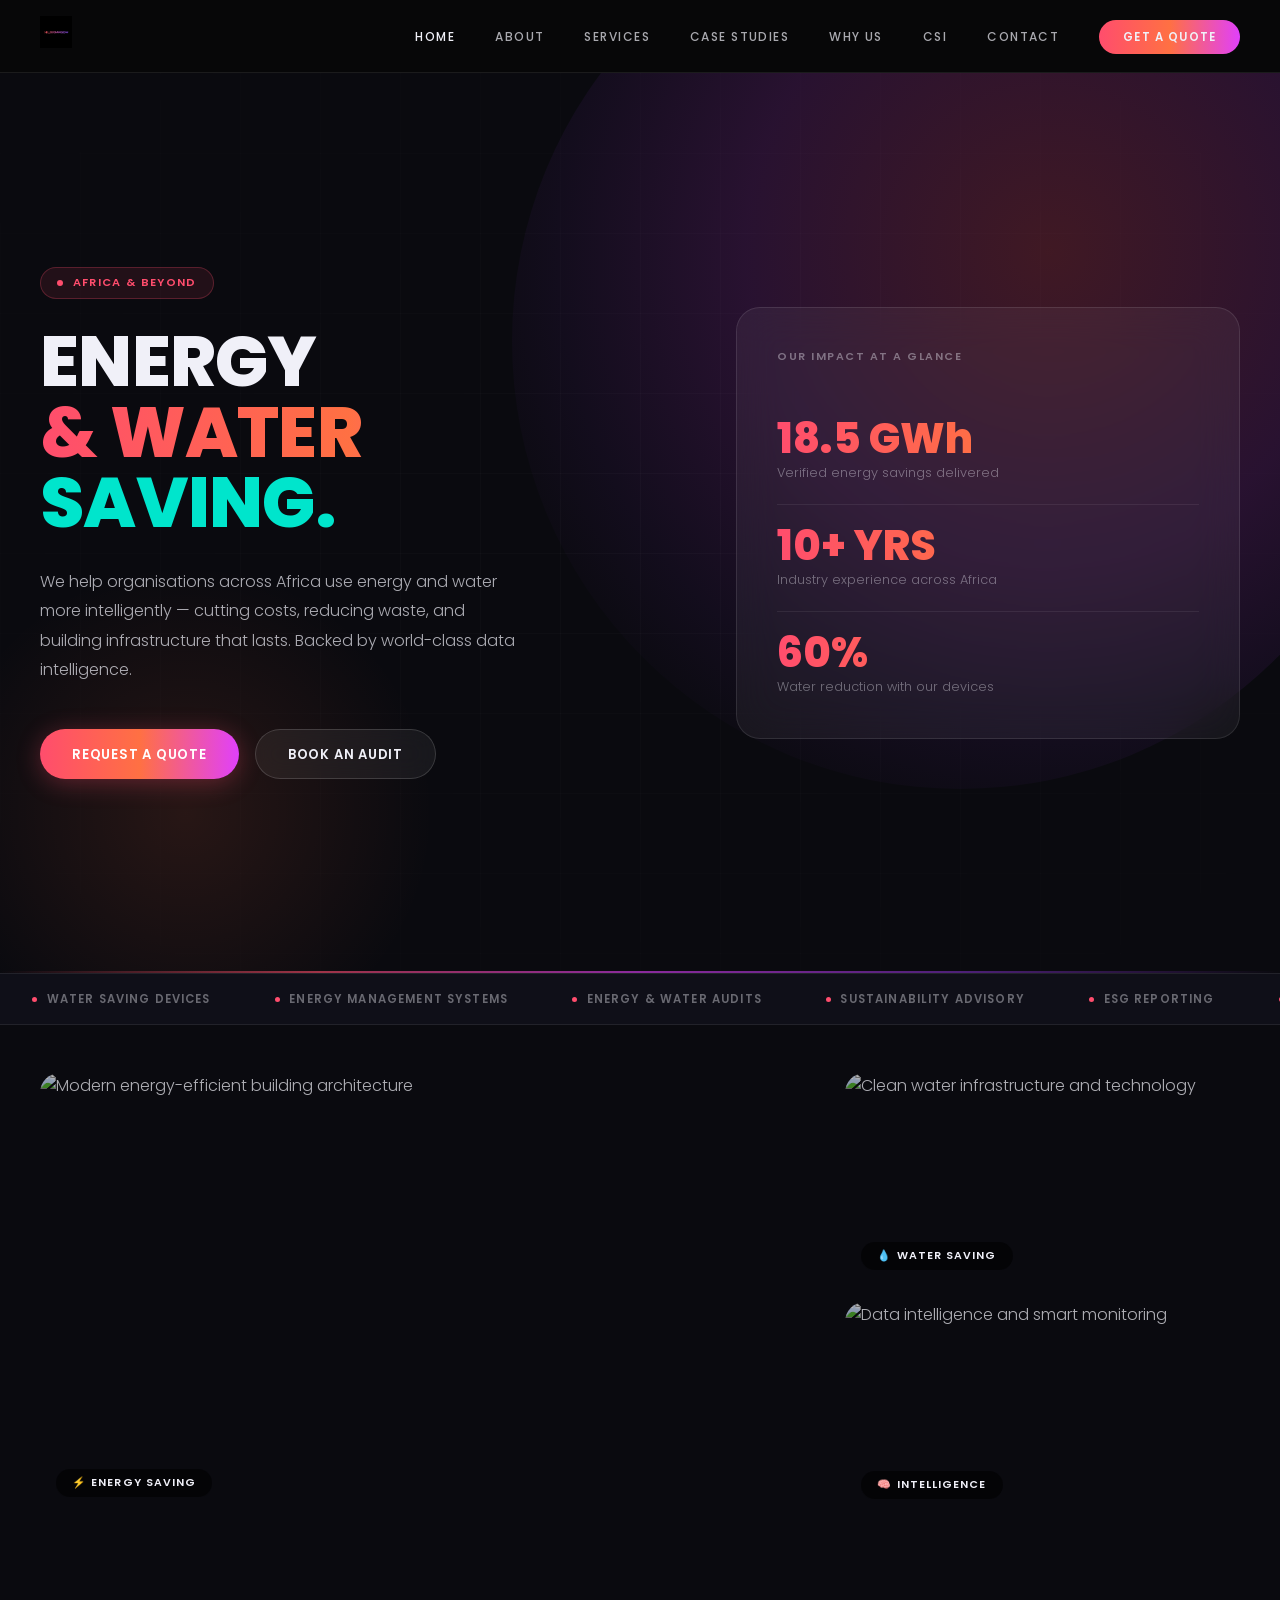
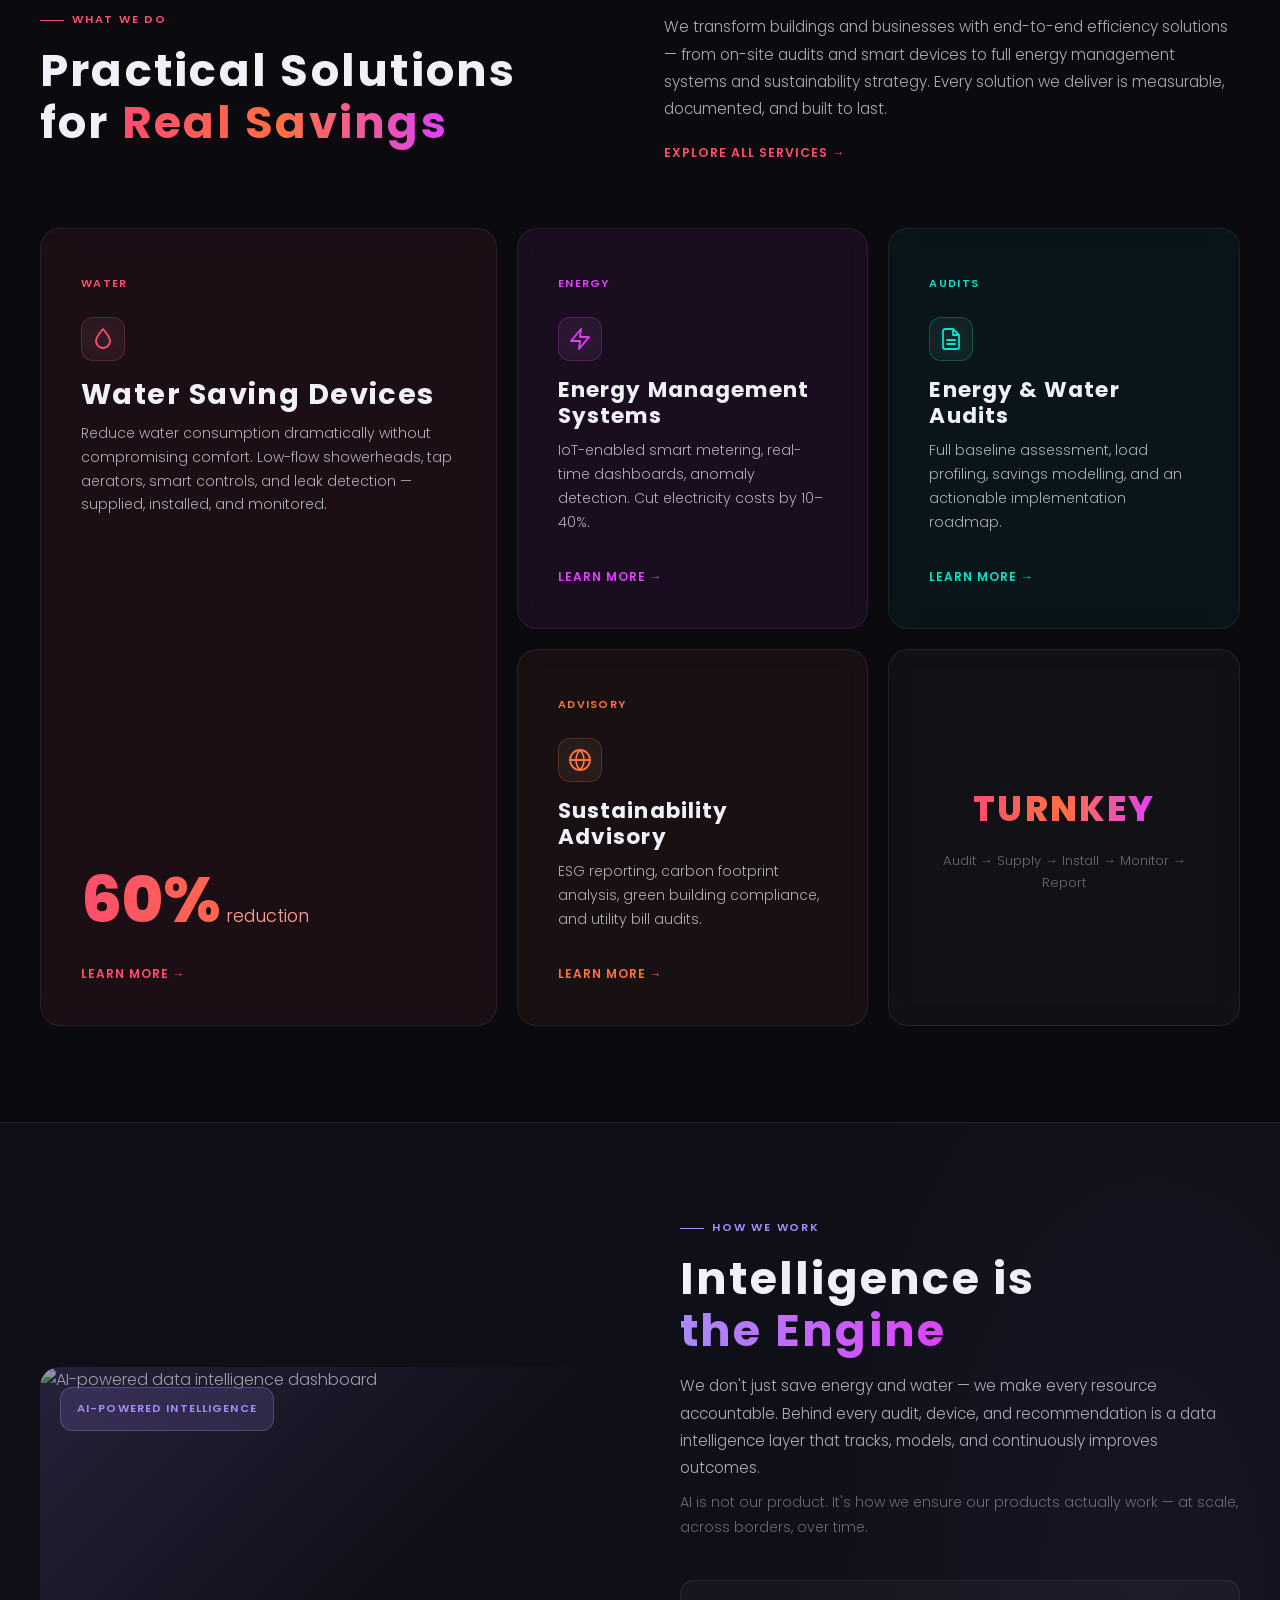
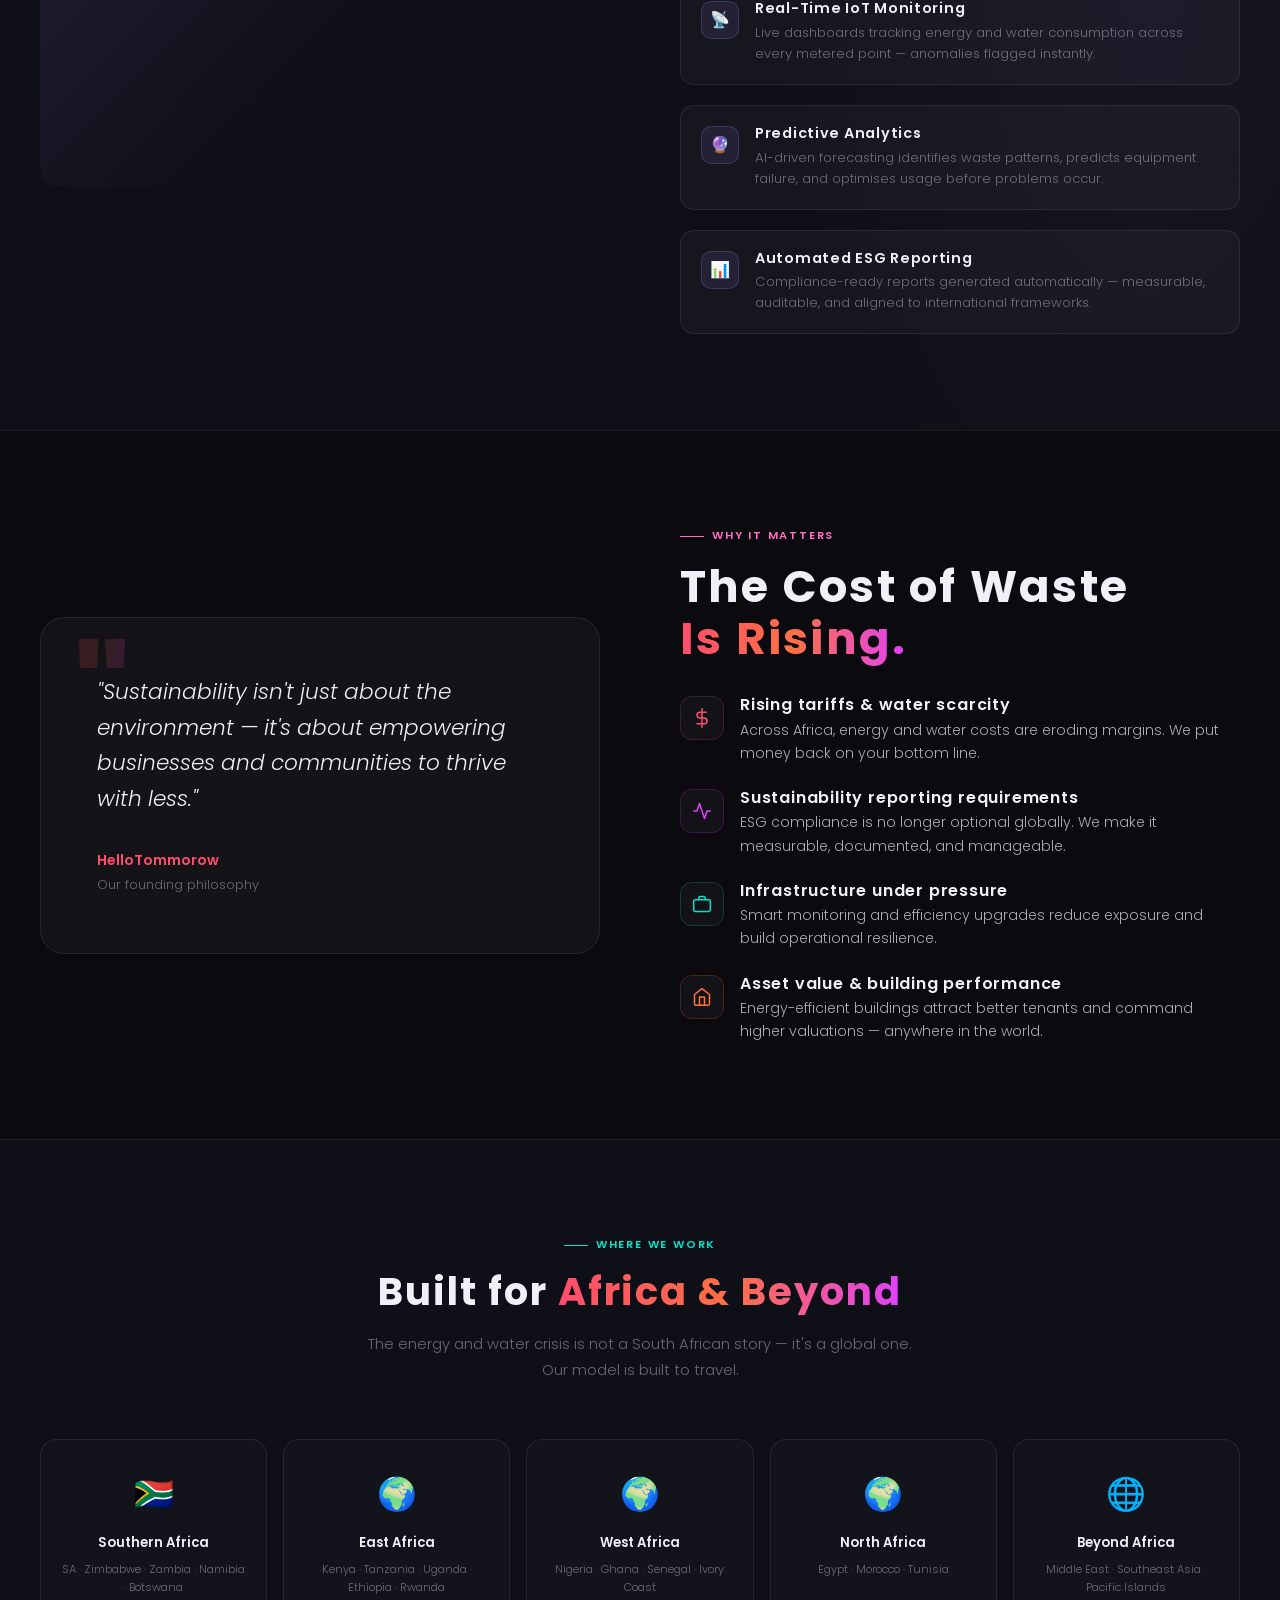
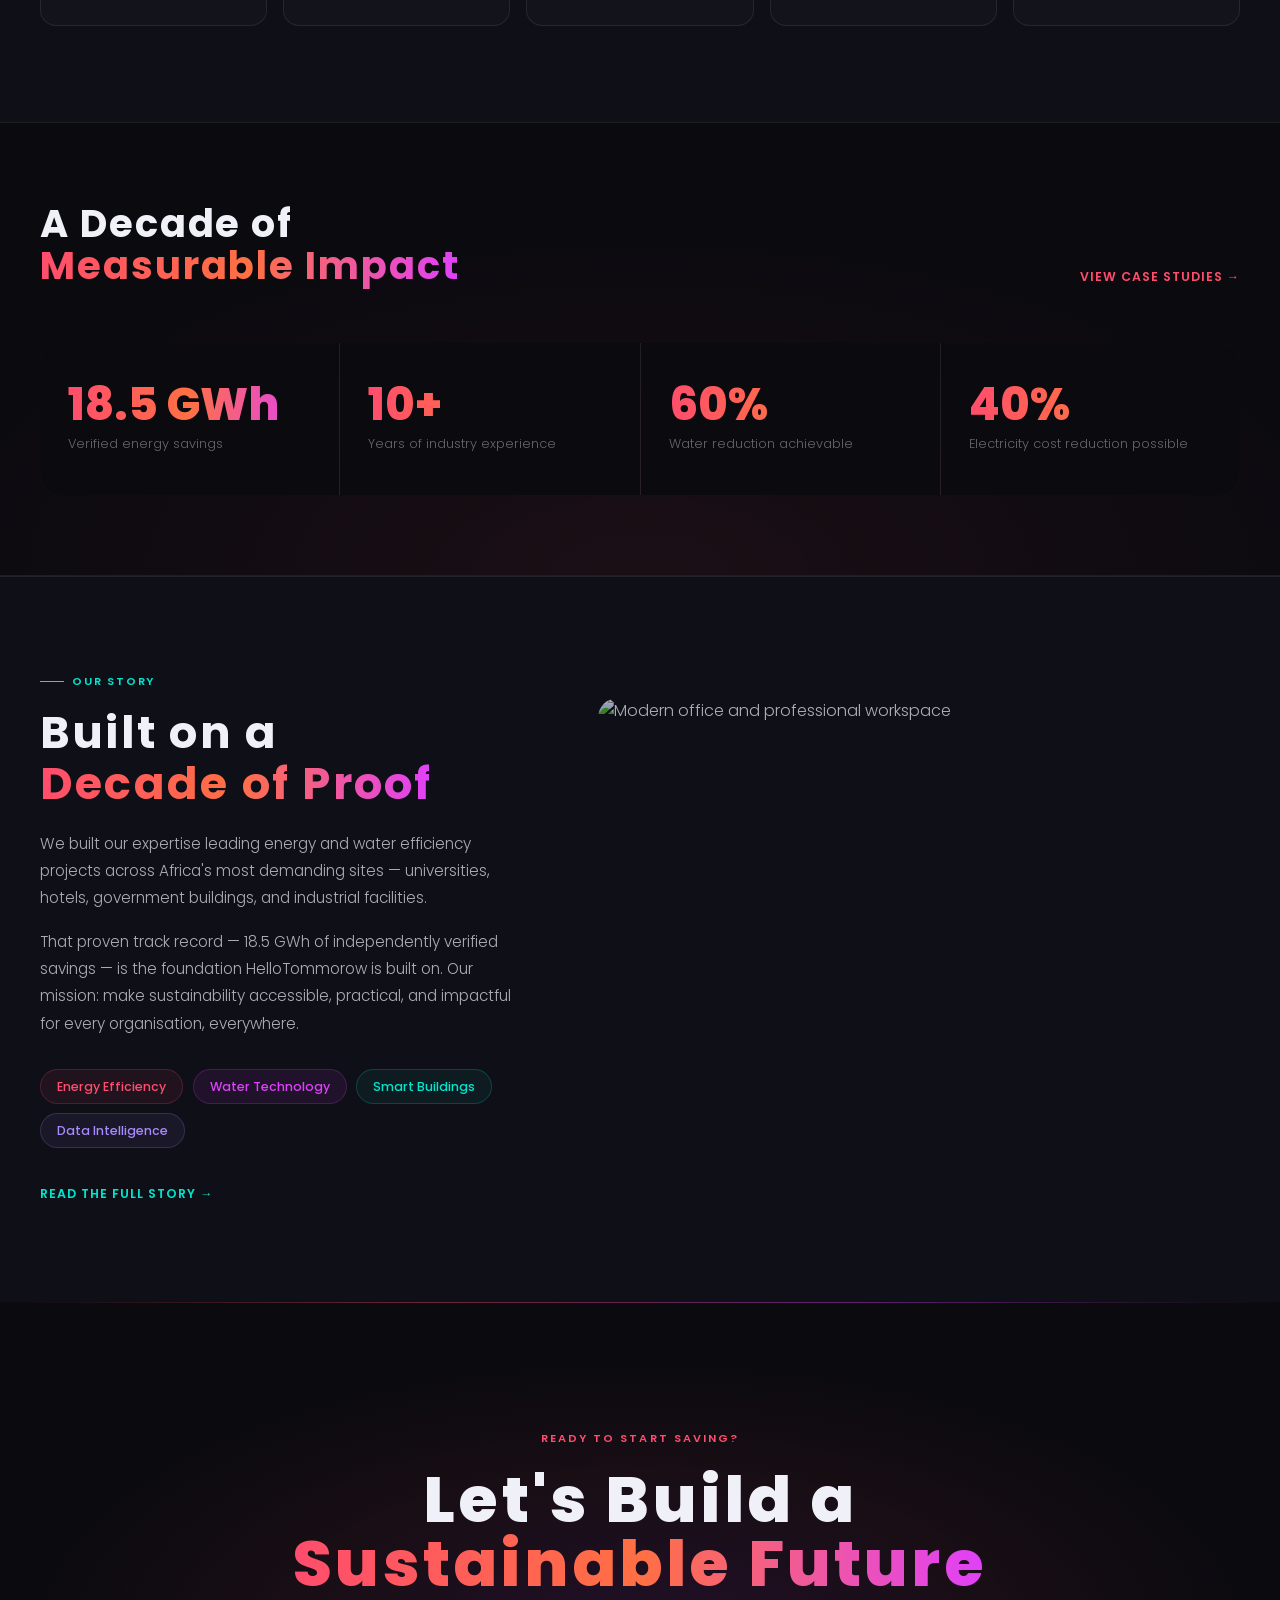
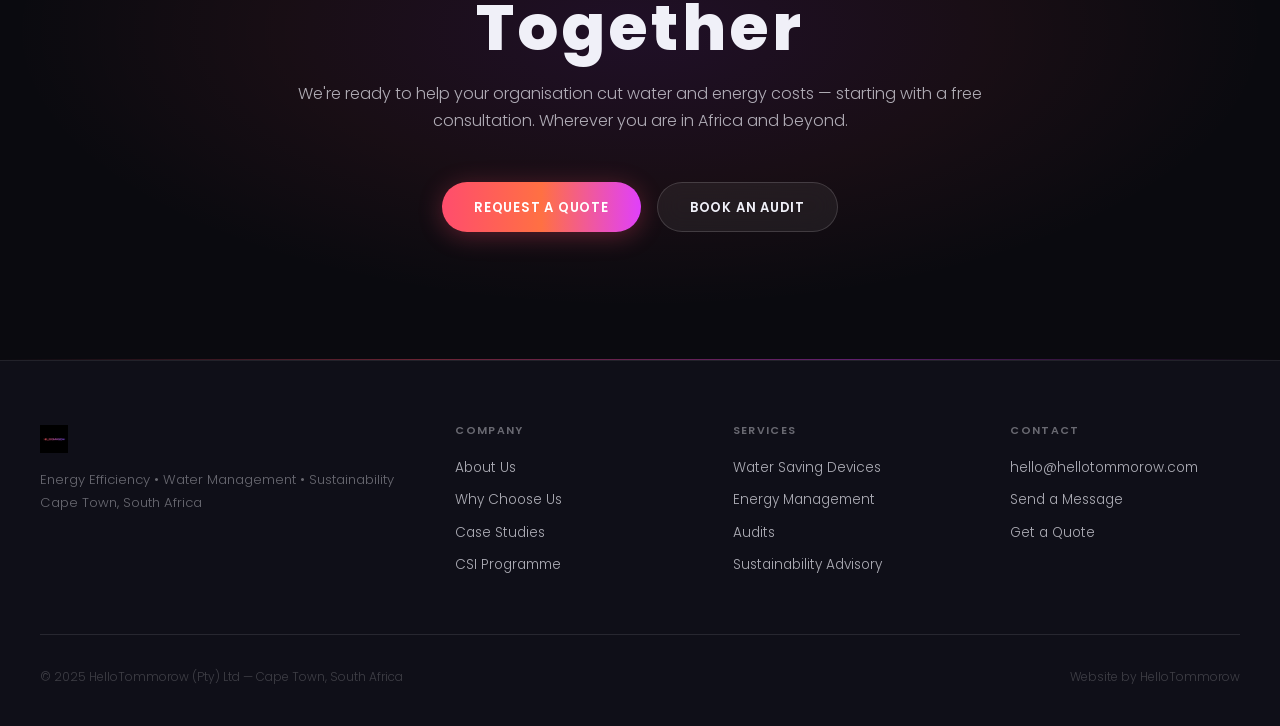
==== commit 8ad2abd6: "Update index.html" ====
--- a/index.html
+++ b/index.html
@@ -1,274 +1,604 @@
 <!DOCTYPE html>
 <html lang="en">
 <head>
-  <meta charset="UTF-8"/>
-  <meta name="viewport" content="width=device-width, initial-scale=1.0"/>
-  <title>HelloTommorow | Energy & Water Efficiency</title>
-  <link rel="stylesheet" href="style.css"/>
-  <script>window.ACTIVE_PAGE='index.html';</script>
-  <style>
-    /* ── HERO ── */
-    .hero {
-      min-height: 96vh;
-      display: flex; align-items: center;
-      position: relative; overflow: hidden;
-      background: var(--bg);
-      padding: 0 2.5rem;
-    }
-    /* Sunset radial glows */
-    .hero::before {
-      content: '';
-      position: absolute; top: -20%; right: -10%;
-      width: 70vw; height: 70vw; max-width: 900px; max-height: 900px;
-      border-radius: 50%;
-      background: radial-gradient(circle at 60% 40%,
-        rgba(255,77,109,0.22) 0%,
-        rgba(224,64,251,0.14) 40%,
-        rgba(123,47,190,0.08) 65%,
-        transparent 80%);
-      pointer-events: none;
-    }
-    .hero::after {
-      content: '';
-      position: absolute; bottom: -10%; left: -5%;
-      width: 40vw; height: 40vw; max-width: 500px; max-height: 500px;
-      border-radius: 50%;
-      background: radial-gradient(circle, rgba(255,112,67,0.12), transparent 70%);
-      pointer-events: none;
-    }
-    /* Grid lines overlay */
-    .hero-grid {
-      position: absolute; inset: 0; pointer-events: none;
-      background-image:
-        linear-gradient(rgba(255,255,255,0.025) 1px, transparent 1px),
-        linear-gradient(90deg, rgba(255,255,255,0.025) 1px, transparent 1px);
-      background-size: 80px 80px;
-      mask-image: radial-gradient(ellipse 80% 80% at 50% 50%, black, transparent);
-    }
-    /* Diagonal sunset slash at bottom */
-    .hero-slash {
-      position: absolute; bottom: 0; left: 0; right: 0; height: 2px;
-      background: linear-gradient(90deg, transparent, var(--coral), var(--magenta), var(--violet), transparent);
-      opacity: 0.6;
-    }
- 
-    .hero-inner {
-      max-width: 1300px; margin: 0 auto; width: 100%;
-      display: grid; grid-template-columns: 1.1fr 0.9fr; gap: 5rem; align-items: center;
-      position: relative; z-index: 2;
-      padding: 6rem 0;
-    }
-    .hero-kicker {
-      display: inline-flex; align-items: center; gap: 0.6rem;
-      background: rgba(255,77,109,0.1); border: 1px solid rgba(255,77,109,0.25);
-      border-radius: 100px; padding: 0.4rem 1rem;
-      font-size: 0.7rem; font-weight: 600; letter-spacing: 0.12em; text-transform: uppercase;
-      color: var(--coral); margin-bottom: 1.75rem;
-    }
-    .hero-kicker-dot { width: 6px; height: 6px; border-radius: 50%; background: var(--coral); flex-shrink: 0; animation: pulse 2s ease-in-out infinite; }
-    @keyframes pulse { 0%,100%{opacity:1;transform:scale(1)} 50%{opacity:0.5;transform:scale(0.8)} }
- 
-    .hero h1 {
-      font-family: 'Blanka', 'Poppins', sans-serif;
-      font-size: clamp(3rem, 5.5vw, 6rem);
-      font-weight: 400; line-height: 1.0;
-      color: var(--white); margin-bottom: 1.75rem;
-      letter-spacing: 0.04em;
-    }
-    .hero h1 .line-grad {
-      display: block;
-      background: linear-gradient(90deg, var(--coral), var(--orange), var(--magenta));
-      -webkit-background-clip: text; -webkit-text-fill-color: transparent; background-clip: text;
-    }
-    .hero h1 .line-teal {
-      display: block; color: var(--teal);
-      -webkit-text-fill-color: var(--teal);
-    }
-    .hero-sub {
-      font-size: 1rem; color: var(--white70); font-weight: 300;
-      max-width: 480px; line-height: 1.8; margin-bottom: 2.75rem;
-    }
- 
-    /* Glass panel right */
-    .hero-panel {
-      background: rgba(255,255,255,0.05);
-      border: 1px solid rgba(255,255,255,0.1);
-      backdrop-filter: blur(20px); -webkit-backdrop-filter: blur(20px);
-      border-radius: 24px; padding: 2.5rem;
-      position: relative; overflow: hidden;
-    }
-    .hero-panel::before {
-      content: ''; position: absolute; top: -1px; left: 10%; right: 10%;
-      height: 1px;
-      background: linear-gradient(90deg, transparent, var(--coral), var(--magenta), transparent);
-    }
-    .hero-panel-label {
-      font-size: 0.68rem; font-weight: 600; letter-spacing: 0.14em; text-transform: uppercase;
-      color: var(--white40); margin-bottom: 2rem;
-    }
-    .hero-stat { padding: 1.25rem 0; border-bottom: 1px solid rgba(255,255,255,0.07); }
-    .hero-stat:last-child { border-bottom: none; padding-bottom: 0; }
-    .hero-stat-num {
-      font-family: 'Blanka', 'Poppins', sans-serif;
-      font-size: 2.6rem; line-height: 1; margin-bottom: 0.25rem;
-      background: var(--grad);
-      -webkit-background-clip: text; -webkit-text-fill-color: transparent; background-clip: text;
-    }
-    .hero-stat-lbl { font-size: 0.8rem; color: var(--white40); font-weight: 300; }
- 
-    /* ── SERVICES ASYMMETRIC GRID ── */
-    .svc-grid {
-      display: grid;
-      grid-template-columns: 1.3fr 1fr 1fr;
-      grid-template-rows: auto auto;
-      gap: 1.25rem;
-    }
-    .svc-tile {
-      border-radius: 20px; padding: 2.5rem;
-      position: relative; overflow: hidden;
-      transition: transform 0.25s, border-color 0.25s;
-      border: 1px solid var(--glass-border);
-      backdrop-filter: blur(12px);
-    }
-    .svc-tile:hover { transform: translateY(-4px); }
-    .svc-tile.tall { grid-row: 1/3; display: flex; flex-direction: column; justify-content: space-between; background: rgba(255,77,109,0.07); }
-    .svc-tile.tall:hover { border-color: rgba(255,77,109,0.4); }
-    .svc-tile.b { background: rgba(224,64,251,0.07); }
-    .svc-tile.b:hover { border-color: rgba(224,64,251,0.4); }
-    .svc-tile.c { background: rgba(0,229,204,0.05); }
-    .svc-tile.c:hover { border-color: rgba(0,229,204,0.3); }
-    .svc-tile.d { background: rgba(255,112,67,0.06); }
-    .svc-tile.d:hover { border-color: rgba(255,112,67,0.35); }
-    .svc-tile.e { background: rgba(255,255,255,0.03); display: flex; flex-direction: column; align-items: center; justify-content: center; text-align: center; }
- 
-    .svc-tile-tag {
-      font-size: 0.68rem; font-weight: 600; letter-spacing: 0.12em; text-transform: uppercase;
-      margin-bottom: 1.5rem; display: inline-block;
-    }
-    .tag-coral { color: var(--coral); }
-    .tag-mag { color: var(--magenta); }
-    .tag-teal { color: var(--teal); }
-    .tag-ora { color: var(--orange); }
-    .tag-white { color: var(--white40); }
- 
-    .svc-tile h3 {
-      font-family: 'Blanka', 'Poppins', sans-serif;
-      font-size: 1.35rem; color: var(--white); margin: 1rem 0 0.65rem; line-height: 1.2;
-    }
-    .svc-tile.tall h3 { font-size: 1.8rem; }
-    .svc-tile p { font-size: 0.88rem; color: var(--white70); font-weight: 300; line-height: 1.7; }
- 
-    .svc-big {
-      font-family: 'Blanka', 'Poppins', sans-serif;
-      font-size: 4rem; line-height: 1; margin-top: 2.5rem;
-      background: var(--grad);
-      -webkit-background-clip: text; -webkit-text-fill-color: transparent; background-clip: text;
-    }
-    .svc-big small { font-size: 1.1rem; font-weight: 300; -webkit-text-fill-color: var(--white40); color: var(--white40); }
-    .svc-learn { display: inline-flex; align-items: center; gap: 0.4rem; font-size: 0.75rem; font-weight: 600; letter-spacing: 0.08em; text-transform: uppercase; color: var(--coral); text-decoration: none; margin-top: 2rem; }
- 
-    .turnkey-word {
-      font-family: 'Blanka', 'Poppins', sans-serif;
-      font-size: 2.2rem; letter-spacing: 0.06em;
-      background: var(--grad);
-      -webkit-background-clip: text; -webkit-text-fill-color: transparent; background-clip: text;
-      margin-bottom: 0.75rem;
-    }
- 
-    /* ── QUOTE BLOCK ── */
-    .quote-wrap {
-      background: rgba(255,255,255,0.04);
-      border: 1px solid var(--glass-border);
-      backdrop-filter: blur(16px); border-radius: 24px;
-      padding: 3.5rem; position: relative; overflow: hidden;
-    }
-    .quote-wrap::before {
-      content: ''; position: absolute; top: -1px; left: 8%; right: 8%;
-      height: 1px;
-      background: linear-gradient(90deg, transparent, var(--magenta), var(--coral), transparent);
-    }
-    .quote-mark {
-      font-family: 'Blanka', serif; font-size: 8rem; line-height: 1;
-      background: var(--grad);
-      -webkit-background-clip: text; -webkit-text-fill-color: transparent; background-clip: text;
-      opacity: 0.15; position: absolute; top: 1rem; left: 2rem;
-    }
-    .quote-text {
-      font-size: 1.45rem; font-style: italic; font-weight: 300;
-      color: var(--white); line-height: 1.6; position: relative; z-index: 1;
-      margin-bottom: 2rem;
-    }
-    .quote-author strong { display: block; font-size: 0.88rem; font-weight: 600; color: var(--coral); }
-    .quote-author span { font-size: 0.8rem; color: var(--white40); }
- 
-    /* ── IMPACT BAND ── */
-    .impact-band {
-      background: var(--bg2); padding: 5rem 2.5rem;
-      border-top: 1px solid var(--glass-border);
-      border-bottom: 1px solid var(--glass-border);
-      position: relative; overflow: hidden;
-    }
-    .impact-band::before {
-      content: ''; position: absolute; top: 0; left: 0; right: 0; bottom: 0;
-      background: radial-gradient(ellipse 60% 80% at 50% 100%, rgba(255,77,109,0.07), transparent);
-      pointer-events: none;
-    }
-    .impact-inner { max-width: 1300px; margin: 0 auto; position: relative; z-index: 1; }
-    .impact-header { display: flex; justify-content: space-between; align-items: flex-end; margin-bottom: 3.5rem; flex-wrap: wrap; gap: 1rem; }
-    .impact-header h2 { font-size: clamp(1.8rem, 3vw, 2.8rem); color: var(--white); max-width: 420px; }
-    .impact-header a { color: var(--coral); font-size: 0.78rem; font-weight: 600; letter-spacing: 0.08em; text-transform: uppercase; text-decoration: none; }
-    .impact-stats { display: grid; grid-template-columns: repeat(4,1fr); gap: 1px; background: var(--glass-border); border-radius: 20px; overflow: hidden; }
-    .impact-stat { background: var(--bg2); padding: 2.5rem 1.75rem; }
-    .impact-stat-num {
-      font-family: 'Blanka', 'Poppins', sans-serif;
-      font-size: 2.8rem; line-height: 1; margin-bottom: 0.4rem;
-      background: var(--grad);
-      -webkit-background-clip: text; -webkit-text-fill-color: transparent; background-clip: text;
-    }
-    .impact-stat-lbl { font-size: 0.8rem; color: var(--white40); font-weight: 300; }
- 
-    /* ── CTA BAND ── */
-    .cta-band {
-      padding: 8rem 2.5rem; text-align: center; position: relative; overflow: hidden;
-    }
-    .cta-band::before {
-      content: ''; position: absolute; inset: 0;
-      background: radial-gradient(ellipse 70% 60% at 50% 50%, rgba(224,64,251,0.1) 0%, rgba(255,77,109,0.06) 40%, transparent 70%);
-    }
-    .cta-inner { max-width: 700px; margin: 0 auto; position: relative; z-index: 1; }
-    .cta-band h2 { font-size: clamp(2.5rem, 5vw, 4.5rem); color: var(--white); margin-bottom: 1.25rem; line-height: 1.0; }
-    .cta-band p { color: var(--white70); font-weight: 300; margin-bottom: 3rem; font-size: 1rem; }
- 
-    @media(max-width: 960px) {
-      .hero-inner { grid-template-columns: 1fr; gap: 3rem; padding: 4rem 0; }
-      .svc-grid { grid-template-columns: 1fr 1fr; }
-      .svc-tile.tall { grid-row: auto; }
-      .impact-stats { grid-template-columns: 1fr 1fr; }
-    }
-    @media(max-width: 600px) {
-      .svc-grid { grid-template-columns: 1fr; }
-    }
-  </style>
+<meta charset="UTF-8"/>
+<meta name="viewport" content="width=device-width, initial-scale=1.0"/>
+<title>HelloTommorow | Energy & Water Saving — Africa & Beyond</title>
+<link rel="preconnect" href="https://fonts.googleapis.com">
+<link rel="preconnect" href="https://fonts.gstatic.com" crossorigin>
+<link href="https://fonts.googleapis.com/css2?family=Poppins:wght@300;400;500;600;700&display=swap" rel="stylesheet">
+<link rel="stylesheet" href="style.css"/>
+<script>window.ACTIVE_PAGE='index.html';</script>
+<style>
+  /* ── CSS VARIABLES (mirrors style.css — safe to have both) ── */
+  :root {
+    --bg:          #0a0a0f;
+    --bg2:         #0f0f18;
+    --white:       #f0f0f8;
+    --white70:     rgba(240,240,248,0.70);
+    --white40:     rgba(240,240,248,0.40);
+    --coral:       #ff4d6d;
+    --magenta:     #e040fb;
+    --violet:      #7b2fbe;
+    --teal:        #00e5cc;
+    --orange:      #ff7043;
+    --grad:        linear-gradient(90deg, #ff4d6d, #ff7043, #e040fb);
+    --glass-border:rgba(255,255,255,0.08);
+  }
+
+  *, *::before, *::after { box-sizing: border-box; margin: 0; padding: 0; }
+
+  body {
+    background: var(--bg);
+    color: var(--white);
+    font-family: 'Poppins', sans-serif;
+    font-weight: 300;
+    line-height: 1.6;
+    overflow-x: hidden;
+  }
+
+  /* ── BASE TYPOGRAPHY ── */
+  .section-h {
+    font-family: 'Poppins', sans-serif;
+    font-size: clamp(1.8rem, 3.5vw, 3rem);
+    font-weight: 700;
+    color: var(--white);
+    line-height: 1.15;
+    margin-bottom: 1rem;
+  }
+
+  .grad-text {
+    background: var(--grad);
+    -webkit-background-clip: text;
+    -webkit-text-fill-color: transparent;
+    background-clip: text;
+  }
+
+  .eyebrow {
+    font-size: 0.7rem;
+    font-weight: 600;
+    letter-spacing: 0.16em;
+    text-transform: uppercase;
+    margin-bottom: 1rem;
+    display: flex;
+    align-items: center;
+    gap: 0.5rem;
+  }
+  .eyebrow::before { content: ''; display: block; width: 24px; height: 1px; background: currentColor; }
+  .coral { color: var(--coral); }
+  .teal  { color: var(--teal); }
+  .pink  { color: var(--magenta); }
+
+  .inner { max-width: 1300px; margin: 0 auto; }
+
+  /* ── BUTTONS ── */
+  .btn {
+    display: inline-flex; align-items: center; gap: 0.5rem;
+    padding: 0.85rem 2rem;
+    border-radius: 100px;
+    font-size: 0.82rem; font-weight: 600; letter-spacing: 0.06em;
+    text-transform: uppercase; text-decoration: none;
+    transition: all 0.2s; cursor: pointer; border: none;
+  }
+  .btn-grad {
+    background: var(--grad);
+    color: #fff;
+    box-shadow: 0 4px 24px rgba(255,77,109,0.3);
+  }
+  .btn-grad:hover { transform: translateY(-2px); box-shadow: 0 8px 32px rgba(255,77,109,0.4); }
+  .btn-glass {
+    background: rgba(255,255,255,0.06);
+    border: 1px solid rgba(255,255,255,0.15);
+    color: var(--white);
+    backdrop-filter: blur(12px);
+  }
+  .btn-glass:hover { background: rgba(255,255,255,0.1); transform: translateY(-2px); }
+
+  /* ── ICON CHIP ── */
+  .icon-chip {
+    width: 44px; height: 44px; border-radius: 12px;
+    border: 1px solid var(--glass-border);
+    display: flex; align-items: center; justify-content: center;
+    background: rgba(255,255,255,0.04);
+  }
+
+  /* ── STAT PILL ── */
+  .stat-pill {
+    background: rgba(255,255,255,0.04);
+    border: 1px solid var(--glass-border);
+    border-radius: 16px; padding: 1.5rem;
+  }
+  .stat-num {
+    font-size: 2rem; font-weight: 700;
+    background: var(--grad);
+    -webkit-background-clip: text; -webkit-text-fill-color: transparent; background-clip: text;
+    margin-bottom: 0.3rem;
+  }
+  .stat-label { font-size: 0.78rem; color: var(--white40); font-weight: 300; }
+
+  /* ── GRAD LINE ── */
+  .grad-line {
+    height: 1px;
+    background: linear-gradient(90deg, transparent, var(--coral), var(--magenta), transparent);
+    opacity: 0.4;
+  }
+
+  /* ── MARQUEE ── */
+  .marquee-strip {
+    background: var(--bg2);
+    border-top: 1px solid var(--glass-border);
+    border-bottom: 1px solid var(--glass-border);
+    overflow: hidden; padding: 1rem 0;
+  }
+  .marquee-track {
+    display: flex; gap: 0; width: max-content;
+    animation: marquee 30s linear infinite;
+  }
+  @keyframes marquee { from { transform: translateX(0); } to { transform: translateX(-50%); } }
+  .marquee-item {
+    display: flex; align-items: center; gap: 0.6rem;
+    padding: 0 2rem;
+    font-size: 0.72rem; font-weight: 600; letter-spacing: 0.1em; text-transform: uppercase;
+    color: var(--white40); white-space: nowrap;
+  }
+  .marquee-dot { width: 5px; height: 5px; border-radius: 50%; background: var(--coral); flex-shrink: 0; }
+
+  /* ══════════════════════════════════════════════
+     HERO
+  ══════════════════════════════════════════════ */
+  .hero {
+    min-height: 100svh;
+    display: flex; align-items: center;
+    position: relative; overflow: hidden;
+    background: var(--bg);
+    padding: 0 2.5rem;
+  }
+
+  .hero-bg-image {
+    position: absolute; inset: 0;
+    background-image: url('https://images.unsplash.com/photo-1486325212027-8081e485255e?w=1600&q=80&auto=format&fit=crop');
+    background-size: cover; background-position: center;
+    opacity: 0.07;
+    pointer-events: none;
+  }
+
+  .hero::before {
+    content: '';
+    position: absolute; top: -20%; right: -10%;
+    width: 70vw; height: 70vw; max-width: 900px; max-height: 900px;
+    border-radius: 50%;
+    background: radial-gradient(circle at 60% 40%,
+      rgba(255,77,109,0.22) 0%,
+      rgba(224,64,251,0.14) 40%,
+      rgba(123,47,190,0.08) 65%,
+      transparent 80%);
+    pointer-events: none;
+  }
+
+  .hero::after {
+    content: '';
+    position: absolute; bottom: -10%; left: -5%;
+    width: 40vw; height: 40vw; max-width: 500px; max-height: 500px;
+    border-radius: 50%;
+    background: radial-gradient(circle, rgba(255,112,67,0.12), transparent 70%);
+    pointer-events: none;
+  }
+
+  .hero-grid {
+    position: absolute; inset: 0; pointer-events: none;
+    background-image:
+      linear-gradient(rgba(255,255,255,0.025) 1px, transparent 1px),
+      linear-gradient(90deg, rgba(255,255,255,0.025) 1px, transparent 1px);
+    background-size: 80px 80px;
+    mask-image: radial-gradient(ellipse 80% 80% at 50% 50%, black, transparent);
+  }
+
+  .hero-slash {
+    position: absolute; bottom: 0; left: 0; right: 0; height: 2px;
+    background: linear-gradient(90deg, transparent, var(--coral), var(--magenta), var(--violet), transparent);
+    opacity: 0.6;
+  }
+
+  .hero-inner {
+    max-width: 1300px; margin: 0 auto; width: 100%;
+    display: grid; grid-template-columns: 1.1fr 0.9fr; gap: 5rem; align-items: center;
+    position: relative; z-index: 2;
+    padding: 6rem 0;
+  }
+
+  .hero-kicker {
+    display: inline-flex; align-items: center; gap: 0.6rem;
+    background: rgba(255,77,109,0.1); border: 1px solid rgba(255,77,109,0.25);
+    border-radius: 100px; padding: 0.4rem 1rem;
+    font-size: 0.7rem; font-weight: 600; letter-spacing: 0.12em; text-transform: uppercase;
+    color: var(--coral); margin-bottom: 1.75rem;
+  }
+  .hero-kicker-dot {
+    width: 6px; height: 6px; border-radius: 50%;
+    background: var(--coral); flex-shrink: 0;
+    animation: pulse 2s ease-in-out infinite;
+  }
+  @keyframes pulse { 0%,100%{opacity:1;transform:scale(1)} 50%{opacity:0.5;transform:scale(0.8)} }
+
+  .hero h1 {
+    font-family: 'Poppins', sans-serif;
+    font-size: clamp(3rem, 5.5vw, 6rem);
+    font-weight: 800; line-height: 1.0;
+    color: var(--white); margin-bottom: 1.75rem;
+    letter-spacing: -0.01em;
+  }
+  .hero h1 .line-grad {
+    display: block;
+    background: linear-gradient(90deg, var(--coral), var(--orange), var(--magenta));
+    -webkit-background-clip: text; -webkit-text-fill-color: transparent; background-clip: text;
+  }
+  .hero h1 .line-teal {
+    display: block; color: var(--teal); -webkit-text-fill-color: var(--teal);
+  }
+
+  .hero-sub {
+    font-size: 1rem; color: var(--white70); font-weight: 300;
+    max-width: 480px; line-height: 1.85; margin-bottom: 2.75rem;
+  }
+
+  .hero-ctas { display: flex; gap: 1rem; flex-wrap: wrap; }
+
+  .hero-panel {
+    background: rgba(255,255,255,0.05);
+    border: 1px solid rgba(255,255,255,0.1);
+    backdrop-filter: blur(20px); -webkit-backdrop-filter: blur(20px);
+    border-radius: 24px; padding: 2.5rem;
+    position: relative; overflow: hidden;
+  }
+  .hero-panel::before {
+    content: ''; position: absolute; top: -1px; left: 10%; right: 10%;
+    height: 1px;
+    background: linear-gradient(90deg, transparent, var(--coral), var(--magenta), transparent);
+  }
+  .hero-panel-label {
+    font-size: 0.68rem; font-weight: 600; letter-spacing: 0.14em; text-transform: uppercase;
+    color: var(--white40); margin-bottom: 2rem;
+  }
+  .hero-stat { padding: 1.25rem 0; border-bottom: 1px solid rgba(255,255,255,0.07); }
+  .hero-stat:last-child { border-bottom: none; padding-bottom: 0; }
+  .hero-stat-num {
+    font-size: 2.6rem; font-weight: 800; line-height: 1; margin-bottom: 0.25rem;
+    background: var(--grad);
+    -webkit-background-clip: text; -webkit-text-fill-color: transparent; background-clip: text;
+  }
+  .hero-stat-lbl { font-size: 0.8rem; color: var(--white40); font-weight: 300; }
+
+  /* ══════════════════════════════════════════════
+     IMAGE STRIP
+  ══════════════════════════════════════════════ */
+  .image-strip-section { background: var(--bg); padding: 3rem 2.5rem 0; }
+
+  .image-strip {
+    max-width: 1300px; margin: 0 auto;
+    display: grid;
+    grid-template-columns: 2fr 1fr;
+    gap: 1rem;
+  }
+
+  .img-tile {
+    border-radius: 20px; overflow: hidden;
+    position: relative;
+  }
+  .img-tile img {
+    width: 100%; height: 100%; object-fit: cover; display: block;
+    filter: brightness(0.72) saturate(1.1);
+    transition: transform 0.5s ease, filter 0.4s ease;
+  }
+  .img-tile:hover img { transform: scale(1.03); filter: brightness(0.85) saturate(1.2); }
+
+  .img-tile-main { height: 440px; }
+  .img-col-right { display: flex; flex-direction: column; gap: 1rem; }
+  .img-tile-sm { height: 213px; }
+
+  .img-tile-label {
+    position: absolute; bottom: 1rem; left: 1rem;
+    background: rgba(0,0,0,0.55); backdrop-filter: blur(8px);
+    border-radius: 100px; padding: 0.35rem 1rem;
+    font-size: 0.68rem; font-weight: 600; letter-spacing: 0.1em; text-transform: uppercase;
+    color: var(--white);
+  }
+
+  /* ══════════════════════════════════════════════
+     SERVICES
+  ══════════════════════════════════════════════ */
+  .svc-section { background: var(--bg); padding: 6rem 2.5rem; }
+
+  .svc-intro {
+    display: grid; grid-template-columns: 1fr 1fr; gap: 3rem;
+    align-items: end; margin-bottom: 4rem;
+  }
+
+  .svc-grid {
+    display: grid;
+    grid-template-columns: 1.3fr 1fr 1fr;
+    grid-template-rows: auto auto;
+    gap: 1.25rem;
+  }
+  .svc-tile {
+    border-radius: 20px; padding: 2.5rem;
+    position: relative; overflow: hidden;
+    transition: transform 0.25s, border-color 0.25s;
+    border: 1px solid var(--glass-border);
+    backdrop-filter: blur(12px);
+  }
+  .svc-tile:hover { transform: translateY(-4px); }
+  .svc-tile.tall { grid-row: 1/3; display: flex; flex-direction: column; justify-content: space-between; background: rgba(255,77,109,0.07); }
+  .svc-tile.tall:hover { border-color: rgba(255,77,109,0.4); }
+  .svc-tile.b { background: rgba(224,64,251,0.07); }
+  .svc-tile.b:hover { border-color: rgba(224,64,251,0.4); }
+  .svc-tile.c { background: rgba(0,229,204,0.05); }
+  .svc-tile.c:hover { border-color: rgba(0,229,204,0.3); }
+  .svc-tile.d { background: rgba(255,112,67,0.06); }
+  .svc-tile.d:hover { border-color: rgba(255,112,67,0.35); }
+  .svc-tile.e { background: rgba(255,255,255,0.03); display: flex; flex-direction: column; align-items: center; justify-content: center; text-align: center; }
+
+  .svc-tile-tag { font-size: 0.68rem; font-weight: 600; letter-spacing: 0.12em; text-transform: uppercase; margin-bottom: 1.5rem; display: inline-block; }
+  .tag-coral { color: var(--coral); }
+  .tag-mag   { color: var(--magenta); }
+  .tag-teal  { color: var(--teal); }
+  .tag-ora   { color: var(--orange); }
+
+  .svc-tile h3 { font-size: 1.35rem; font-weight: 700; color: var(--white); margin: 1rem 0 0.65rem; line-height: 1.2; }
+  .svc-tile.tall h3 { font-size: 1.8rem; }
+  .svc-tile p { font-size: 0.88rem; color: var(--white70); font-weight: 300; line-height: 1.7; }
+
+  .svc-big {
+    font-size: 4rem; font-weight: 800; line-height: 1; margin-top: 2.5rem;
+    background: var(--grad);
+    -webkit-background-clip: text; -webkit-text-fill-color: transparent; background-clip: text;
+  }
+  .svc-big small { font-size: 1.1rem; font-weight: 300; -webkit-text-fill-color: var(--white40); color: var(--white40); }
+  .svc-learn { display: inline-flex; align-items: center; gap: 0.4rem; font-size: 0.75rem; font-weight: 600; letter-spacing: 0.08em; text-transform: uppercase; color: var(--coral); text-decoration: none; margin-top: 2rem; }
+
+  .turnkey-word {
+    font-size: 2.2rem; font-weight: 800; letter-spacing: 0.06em;
+    background: var(--grad);
+    -webkit-background-clip: text; -webkit-text-fill-color: transparent; background-clip: text;
+    margin-bottom: 0.75rem;
+  }
+
+  /* ══════════════════════════════════════════════
+     INTELLIGENCE SECTION
+  ══════════════════════════════════════════════ */
+  .intel-section {
+    background: var(--bg2); padding: 6rem 2.5rem;
+    border-top: 1px solid var(--glass-border);
+    position: relative; overflow: hidden;
+  }
+  .intel-section::before {
+    content: ''; position: absolute; top: 0; right: 0;
+    width: 50%; height: 100%;
+    background: radial-gradient(ellipse 60% 80% at 80% 50%, rgba(167,139,250,0.05), transparent);
+    pointer-events: none;
+  }
+  .intel-grid { display: grid; grid-template-columns: 1fr 1fr; gap: 5rem; align-items: center; }
+
+  .intel-image {
+    border-radius: 20px; overflow: hidden; position: relative;
+    aspect-ratio: 4/3;
+  }
+  .intel-image img {
+    width: 100%; height: 100%; object-fit: cover;
+    filter: brightness(0.65) saturate(1.2);
+  }
+  .intel-image::after {
+    content: ''; position: absolute; inset: 0;
+    background: linear-gradient(135deg, rgba(167,139,250,0.15), transparent 60%);
+  }
+  .intel-badge {
+    position: absolute; top: 1.25rem; left: 1.25rem; z-index: 2;
+    background: rgba(167,139,250,0.15); border: 1px solid rgba(167,139,250,0.3);
+    backdrop-filter: blur(12px); border-radius: 12px; padding: 0.75rem 1rem;
+    font-size: 0.7rem; font-weight: 600; letter-spacing: 0.1em; text-transform: uppercase;
+    color: #A78BFA;
+  }
+
+  .intel-features { display: flex; flex-direction: column; gap: 1.25rem; margin-top: 2.5rem; }
+  .intel-feature {
+    display: flex; gap: 1rem; align-items: flex-start;
+    padding: 1.25rem; border-radius: 14px;
+    background: rgba(255,255,255,0.03); border: 1px solid var(--glass-border);
+    transition: border-color 0.2s;
+  }
+  .intel-feature:hover { border-color: rgba(167,139,250,0.3); }
+  .intel-feature-icon {
+    width: 38px; height: 38px; border-radius: 10px; flex-shrink: 0;
+    background: rgba(167,139,250,0.1); border: 1px solid rgba(167,139,250,0.2);
+    display: flex; align-items: center; justify-content: center; font-size: 1rem;
+  }
+  .intel-feature h4 { font-size: 0.9rem; color: var(--white); margin-bottom: 0.3rem; font-weight: 600; }
+  .intel-feature p { font-size: 0.82rem; color: var(--white40); line-height: 1.6; }
+
+  /* ══════════════════════════════════════════════
+     WHY IT MATTERS
+  ══════════════════════════════════════════════ */
+  .why-section { background: var(--bg); padding: 6rem 2.5rem; border-top: 1px solid var(--glass-border); }
+  .why-grid { display: grid; grid-template-columns: 1fr 1fr; gap: 5rem; align-items: center; }
+
+  .quote-wrap {
+    background: rgba(255,255,255,0.04);
+    border: 1px solid var(--glass-border);
+    backdrop-filter: blur(16px); border-radius: 24px;
+    padding: 3.5rem; position: relative; overflow: hidden;
+  }
+  .quote-wrap::before {
+    content: ''; position: absolute; top: -1px; left: 8%; right: 8%; height: 1px;
+    background: linear-gradient(90deg, transparent, var(--magenta), var(--coral), transparent);
+  }
+  .quote-mark {
+    font-size: 8rem; font-weight: 800; line-height: 1;
+    background: var(--grad);
+    -webkit-background-clip: text; -webkit-text-fill-color: transparent; background-clip: text;
+    opacity: 0.15; position: absolute; top: 1rem; left: 2rem;
+  }
+  .quote-text {
+    font-size: 1.35rem; font-style: italic; font-weight: 300;
+    color: var(--white); line-height: 1.65; position: relative; z-index: 1; margin-bottom: 2rem;
+  }
+  .quote-author strong { display: block; font-size: 0.88rem; font-weight: 600; color: var(--coral); }
+  .quote-author span   { font-size: 0.8rem; color: var(--white40); }
+
+  .why-points { display: flex; flex-direction: column; gap: 1.5rem; }
+  .why-point { display: flex; gap: 1rem; align-items: flex-start; }
+  .why-point h4 { font-size: 1rem; color: var(--white); margin-bottom: 0.3rem; font-weight: 600; }
+  .why-point p  { font-size: 0.88rem; color: var(--white70); font-weight: 300; line-height: 1.65; }
+
+  /* ══════════════════════════════════════════════
+     GEOGRAPHY
+  ══════════════════════════════════════════════ */
+  .geo-section { background: var(--bg2); padding: 6rem 2.5rem; border-top: 1px solid var(--glass-border); }
+  .geo-header { text-align: center; margin-bottom: 3.5rem; }
+  .geo-header p { color: var(--white40); font-weight: 300; max-width: 560px; margin: 1rem auto 0; line-height: 1.8; font-size: 0.92rem; }
+
+  .geo-markets {
+    display: grid; grid-template-columns: repeat(5,1fr); gap: 1rem;
+    max-width: 1300px; margin: 0 auto;
+  }
+  .geo-card {
+    border: 1px solid var(--glass-border); border-radius: 16px; padding: 1.75rem 1.25rem;
+    text-align: center; transition: all 0.25s;
+    background: rgba(255,255,255,0.02);
+  }
+  .geo-card:hover { background: rgba(0,229,204,0.05); border-color: rgba(0,229,204,0.25); transform: translateY(-4px); }
+  .geo-card-flag   { font-size: 2rem; margin-bottom: 0.75rem; }
+  .geo-card-name   { font-size: 0.82rem; font-weight: 600; color: var(--white); margin-bottom: 0.5rem; }
+  .geo-card-markets{ font-size: 0.7rem; color: var(--white40); line-height: 1.6; }
+
+  /* ══════════════════════════════════════════════
+     IMPACT
+  ══════════════════════════════════════════════ */
+  .impact-band {
+    background: var(--bg); padding: 5rem 2.5rem;
+    border-top: 1px solid var(--glass-border);
+    border-bottom: 1px solid var(--glass-border);
+    position: relative; overflow: hidden;
+  }
+  .impact-band::before {
+    content: ''; position: absolute; inset: 0;
+    background: radial-gradient(ellipse 60% 80% at 50% 100%, rgba(255,77,109,0.07), transparent);
+    pointer-events: none;
+  }
+  .impact-inner { max-width: 1300px; margin: 0 auto; position: relative; z-index: 1; }
+  .impact-header { display: flex; justify-content: space-between; align-items: flex-end; margin-bottom: 3.5rem; flex-wrap: wrap; gap: 1rem; }
+  .impact-header h2 { font-size: clamp(1.8rem, 3vw, 2.8rem); font-weight: 700; color: var(--white); max-width: 420px; }
+  .impact-header a { color: var(--coral); font-size: 0.78rem; font-weight: 600; letter-spacing: 0.08em; text-transform: uppercase; text-decoration: none; }
+
+  .impact-stats { display: grid; grid-template-columns: repeat(4,1fr); gap: 1px; background: var(--glass-border); border-radius: 20px; overflow: hidden; }
+  .impact-stat { background: var(--bg); padding: 2.5rem 1.75rem; }
+  .impact-stat-num {
+    font-size: 2.8rem; font-weight: 800; line-height: 1; margin-bottom: 0.4rem;
+    background: var(--grad);
+    -webkit-background-clip: text; -webkit-text-fill-color: transparent; background-clip: text;
+  }
+  .impact-stat-lbl { font-size: 0.8rem; color: var(--white40); font-weight: 300; }
+
+  /* ══════════════════════════════════════════════
+     STORY
+  ══════════════════════════════════════════════ */
+  .story-section { background: var(--bg2); padding: 6rem 2.5rem; border-top: 1px solid var(--glass-border); }
+  .story-grid { display: grid; grid-template-columns: 1fr 1.3fr; gap: 4rem; align-items: center; }
+
+  .story-image { border-radius: 20px; overflow: hidden; aspect-ratio: 4/3; }
+  .story-image img { width: 100%; height: 100%; object-fit: cover; filter: brightness(0.72) saturate(1.1); }
+
+  .tag-pill {
+    display: inline-block;
+    border-radius: 100px; padding: 0.4rem 1rem;
+    font-size: 0.78rem; font-weight: 500;
+    border: 1px solid;
+  }
+
+  /* ══════════════════════════════════════════════
+     CTA
+  ══════════════════════════════════════════════ */
+  .cta-band {
+    padding: 8rem 2.5rem; text-align: center; position: relative; overflow: hidden;
+    background: var(--bg);
+  }
+  .cta-band::before {
+    content: ''; position: absolute; inset: 0;
+    background: radial-gradient(ellipse 70% 60% at 50% 50%, rgba(224,64,251,0.1) 0%, rgba(255,77,109,0.06) 40%, transparent 70%);
+  }
+  .cta-inner { max-width: 700px; margin: 0 auto; position: relative; z-index: 1; }
+  .cta-band h2 { font-size: clamp(2.5rem, 5vw, 4.5rem); font-weight: 800; color: var(--white); margin-bottom: 1.25rem; line-height: 1.0; }
+  .cta-band p  { color: var(--white70); font-weight: 300; margin-bottom: 3rem; font-size: 1rem; line-height: 1.7; }
+  .cta-eyebrow { font-size: 0.7rem; font-weight: 600; letter-spacing: 0.18em; text-transform: uppercase; color: var(--coral); margin-bottom: 1.25rem; }
+
+  /* ══════════════════════════════════════════════
+     RESPONSIVE
+  ══════════════════════════════════════════════ */
+  @media(max-width: 1100px) {
+    .hero-inner   { grid-template-columns: 1fr; gap: 3rem; padding: 5rem 0 3rem; }
+    .hero-panel   { max-width: 500px; }
+    .svc-intro    { grid-template-columns: 1fr; gap: 1.5rem; }
+    .svc-grid     { grid-template-columns: 1fr 1fr; }
+    .svc-tile.tall{ grid-row: auto; }
+    .intel-grid   { grid-template-columns: 1fr; gap: 3rem; }
+    .why-grid     { grid-template-columns: 1fr; gap: 3rem; }
+    .story-grid   { grid-template-columns: 1fr; gap: 3rem; }
+    .geo-markets  { grid-template-columns: repeat(3,1fr); }
+    .impact-stats { grid-template-columns: 1fr 1fr; }
+    .image-strip  { grid-template-columns: 1fr; }
+    .img-tile-main{ height: 320px; }
+    .img-col-right{ flex-direction: row; }
+    .img-tile-sm  { flex: 1; height: 180px; }
+  }
+
+  @media(max-width: 768px) {
+    .hero         { padding: 0 1.25rem; }
+    .hero-inner   { padding: 4.5rem 0 3rem; }
+    .hero h1      { font-size: clamp(2.4rem, 10vw, 3.8rem); }
+    .hero-ctas    { flex-direction: column; }
+    .hero-ctas .btn { text-align: center; justify-content: center; width: 100%; }
+    .image-strip-section { padding: 2rem 1.25rem 0; }
+    .svc-section  { padding: 4rem 1.25rem; }
+    .svc-grid     { grid-template-columns: 1fr; }
+    .intel-section{ padding: 4rem 1.25rem; }
+    .why-section  { padding: 4rem 1.25rem; }
+    .geo-section  { padding: 4rem 1.25rem; }
+    .geo-markets  { grid-template-columns: 1fr 1fr; }
+    .impact-band  { padding: 4rem 1.25rem; }
+    .impact-stats { grid-template-columns: 1fr 1fr; }
+    .story-section{ padding: 4rem 1.25rem; }
+    .cta-band     { padding: 5rem 1.25rem; }
+    .quote-text   { font-size: 1.1rem; }
+    .section-h    { font-size: clamp(1.6rem, 6vw, 2.4rem); }
+  }
+
+  @media(max-width: 480px) {
+    .geo-markets  { grid-template-columns: 1fr 1fr; }
+    .impact-stats { grid-template-columns: 1fr; }
+    .hero-stat-num{ font-size: 2rem; }
+    .img-col-right{ flex-direction: column; }
+    .img-tile-sm  { height: 160px; }
+  }
+</style>
 </head>
 <body>
 <div id="nav-placeholder"></div>
- 
-<!-- ══ HERO ════════════════════════════════════════════════════════════ -->
+
+<!-- ══ HERO ══════════════════════════════════════════════════════════════ -->
 <section class="hero">
+  <div class="hero-bg-image"></div>
   <div class="hero-grid"></div>
   <div class="hero-inner">
     <div>
       <div class="hero-kicker">
         <div class="hero-kicker-dot"></div>
-        Cape Town, South Africa
+        Africa &amp; Beyond
       </div>
       <h1>
         ENERGY
         <span class="line-grad">&amp; WATER</span>
-        <span class="line-teal">EFFICIENCY</span>
+        <span class="line-teal">SAVING.</span>
       </h1>
-      <p class="hero-sub">Smart, measurable solutions that cut costs, save resources, and build a sustainable future — for businesses and buildings across South Africa.</p>
-      <div style="display:flex;gap:1rem;flex-wrap:wrap;">
+      <p class="hero-sub">We help organisations across Africa use energy and water more intelligently — cutting costs, reducing waste, and building infrastructure that lasts. Backed by world-class data intelligence.</p>
+      <div class="hero-ctas">
         <a href="contact.html" class="btn btn-grad">Request a Quote</a>
         <a href="contact.html" class="btn btn-glass">Book an Audit</a>
       </div>
@@ -281,7 +611,7 @@
       </div>
       <div class="hero-stat">
         <div class="hero-stat-num">10+ YRS</div>
-        <div class="hero-stat-lbl">Industry experience in South Africa</div>
+        <div class="hero-stat-lbl">Industry experience across Africa</div>
       </div>
       <div class="hero-stat">
         <div class="hero-stat-num">60%</div>
@@ -291,8 +621,8 @@
   </div>
   <div class="hero-slash"></div>
 </section>
- 
-<!-- ══ MARQUEE ══════════════════════════════════════════════════════════ -->
+
+<!-- ══ MARQUEE ════════════════════════════════════════════════════════════ -->
 <div class="marquee-strip">
   <div class="marquee-track">
     <span class="marquee-item"><span class="marquee-dot"></span>Water Saving Devices</span>
@@ -301,7 +631,7 @@
     <span class="marquee-item"><span class="marquee-dot"></span>Sustainability Advisory</span>
     <span class="marquee-item"><span class="marquee-dot"></span>ESG Reporting</span>
     <span class="marquee-item"><span class="marquee-dot"></span>IoT Monitoring</span>
-    <span class="marquee-item"><span class="marquee-dot"></span>Carbon Footprint Analysis</span>
+    <span class="marquee-item"><span class="marquee-dot"></span>Data Intelligence</span>
     <span class="marquee-item"><span class="marquee-dot"></span>ROI Modelling</span>
     <span class="marquee-item"><span class="marquee-dot"></span>Water Saving Devices</span>
     <span class="marquee-item"><span class="marquee-dot"></span>Energy Management Systems</span>
@@ -309,45 +639,61 @@
     <span class="marquee-item"><span class="marquee-dot"></span>Sustainability Advisory</span>
     <span class="marquee-item"><span class="marquee-dot"></span>ESG Reporting</span>
     <span class="marquee-item"><span class="marquee-dot"></span>IoT Monitoring</span>
-    <span class="marquee-item"><span class="marquee-dot"></span>Carbon Footprint Analysis</span>
+    <span class="marquee-item"><span class="marquee-dot"></span>Data Intelligence</span>
     <span class="marquee-item"><span class="marquee-dot"></span>ROI Modelling</span>
   </div>
 </div>
- 
-<!-- ══ SOLUTIONS ════════════════════════════════════════════════════════ -->
-<section style="background:var(--bg);padding:6rem 2.5rem;">
+
+<!-- ══ IMAGE STRIP ════════════════════════════════════════════════════════ -->
+<div class="image-strip-section">
+  <div class="image-strip">
+    <div class="img-tile img-tile-main">
+      <img src="https://images.unsplash.com/photo-1486325212027-8081e485255e?w=1200&q=80&auto=format&fit=crop" alt="Modern energy-efficient building architecture" loading="lazy"/>
+      <div class="img-tile-label">⚡ Energy Saving</div>
+    </div>
+    <div class="img-col-right">
+      <div class="img-tile img-tile-sm">
+        <img src="https://images.unsplash.com/photo-1585771724684-38269d6639fd?w=800&q=80&auto=format&fit=crop" alt="Clean water infrastructure and technology" loading="lazy"/>
+        <div class="img-tile-label">💧 Water Saving</div>
+      </div>
+      <div class="img-tile img-tile-sm">
+        <img src="https://images.unsplash.com/photo-1558494949-ef010cbdcc31?w=800&q=80&auto=format&fit=crop" alt="Data intelligence and smart monitoring" loading="lazy"/>
+        <div class="img-tile-label">🧠 Intelligence</div>
+      </div>
+    </div>
+  </div>
+</div>
+
+<!-- ══ SOLUTIONS ══════════════════════════════════════════════════════════ -->
+<section class="svc-section">
   <div class="inner">
-    <div style="display:grid;grid-template-columns:1fr 1fr;gap:3rem;align-items:end;margin-bottom:4rem;">
+    <div class="svc-intro">
       <div>
         <div class="eyebrow coral">What We Do</div>
         <h2 class="section-h">Practical Solutions<br>for <span class="grad-text">Real Savings</span></h2>
       </div>
       <div>
-        <p style="color:var(--white70);font-weight:300;line-height:1.8;font-size:0.95rem;">We transform buildings and businesses with end-to-end efficiency solutions — from audits and smart devices to full energy management systems and sustainability strategy.</p>
+        <p style="color:var(--white70);font-weight:300;line-height:1.8;font-size:0.95rem;">We transform buildings and businesses with end-to-end efficiency solutions — from on-site audits and smart devices to full energy management systems and sustainability strategy. Every solution we deliver is measurable, documented, and built to last.</p>
         <a href="services.html" style="display:inline-flex;align-items:center;gap:0.5rem;color:var(--coral);font-size:0.78rem;font-weight:600;letter-spacing:0.08em;text-transform:uppercase;text-decoration:none;margin-top:1.25rem;">Explore all services →</a>
       </div>
     </div>
- 
     <div class="svc-grid">
-      <!-- Featured tall: Water -->
       <div class="svc-tile tall">
         <div>
-          <div class="svc-tile-tag tag-coral">Service A</div>
+          <div class="svc-tile-tag tag-coral">Water</div>
           <div class="icon-chip" style="border-color:rgba(255,77,109,0.25);">
             <svg width="24" height="24" viewBox="0 0 24 24" fill="none" stroke="var(--coral)" stroke-width="1.8" stroke-linecap="round" stroke-linejoin="round"><path d="M12 2C12 2 5 10 5 14a7 7 0 0014 0c0-4-7-12-7-12z"/></svg>
           </div>
           <h3>Water Saving Devices</h3>
-          <p>Reduce water consumption dramatically without compromising comfort. Low-flow showerheads, tap aerators, smart controls, and leak detection — supplied and installed.</p>
+          <p>Reduce water consumption dramatically without compromising comfort. Low-flow showerheads, tap aerators, smart controls, and leak detection — supplied, installed, and monitored.</p>
         </div>
         <div>
           <div class="svc-big">60%<small> reduction</small></div>
           <a href="services.html" class="svc-learn">Learn more →</a>
         </div>
       </div>
- 
-      <!-- EMS -->
       <div class="svc-tile b">
-        <div class="svc-tile-tag tag-mag">Service B</div>
+        <div class="svc-tile-tag tag-mag">Energy</div>
         <div class="icon-chip" style="border-color:rgba(224,64,251,0.25);">
           <svg width="24" height="24" viewBox="0 0 24 24" fill="none" stroke="var(--magenta)" stroke-width="1.8" stroke-linecap="round" stroke-linejoin="round"><polygon points="13 2 3 14 12 14 11 22 21 10 12 10 13 2"/></svg>
         </div>
@@ -355,10 +701,8 @@
         <p>IoT-enabled smart metering, real-time dashboards, anomaly detection. Cut electricity costs by 10–40%.</p>
         <a href="services.html" class="svc-learn" style="color:var(--magenta);">Learn more →</a>
       </div>
- 
-      <!-- Audits -->
       <div class="svc-tile c">
-        <div class="svc-tile-tag tag-teal">Service C</div>
+        <div class="svc-tile-tag tag-teal">Audits</div>
         <div class="icon-chip" style="border-color:rgba(0,229,204,0.25);">
           <svg width="24" height="24" viewBox="0 0 24 24" fill="none" stroke="var(--teal)" stroke-width="1.8" stroke-linecap="round" stroke-linejoin="round"><path d="M14 2H6a2 2 0 00-2 2v16a2 2 0 002 2h12a2 2 0 002-2V8z"/><polyline points="14 2 14 8 20 8"/><line x1="16" y1="13" x2="8" y2="13"/><line x1="16" y1="17" x2="8" y2="17"/></svg>
         </div>
@@ -366,10 +710,8 @@
         <p>Full baseline assessment, load profiling, savings modelling, and an actionable implementation roadmap.</p>
         <a href="services.html" class="svc-learn" style="color:var(--teal);">Learn more →</a>
       </div>
- 
-      <!-- Advisory -->
       <div class="svc-tile d">
-        <div class="svc-tile-tag tag-ora">Service D</div>
+        <div class="svc-tile-tag tag-ora">Advisory</div>
         <div class="icon-chip" style="border-color:rgba(255,112,67,0.25);">
           <svg width="24" height="24" viewBox="0 0 24 24" fill="none" stroke="var(--orange)" stroke-width="1.8" stroke-linecap="round" stroke-linejoin="round"><circle cx="12" cy="12" r="10"/><line x1="2" y1="12" x2="22" y2="12"/><path d="M12 2a15.3 15.3 0 014 10 15.3 15.3 0 01-4 10 15.3 15.3 0 01-4-10 15.3 15.3 0 014-10z"/></svg>
         </div>
@@ -377,8 +719,6 @@
         <p>ESG reporting, carbon footprint analysis, green building compliance, and utility bill audits.</p>
         <a href="services.html" class="svc-learn" style="color:var(--orange);">Learn more →</a>
       </div>
- 
-      <!-- Turnkey tag -->
       <div class="svc-tile e">
         <div class="turnkey-word">TURNKEY</div>
         <p style="font-size:0.82rem;color:var(--white40);">Audit → Supply → Install → Monitor → Report</p>
@@ -386,11 +726,54 @@
     </div>
   </div>
 </section>
- 
+
+<!-- ══ INTELLIGENCE ════════════════════════════════════════════════════════ -->
+<section class="intel-section">
+  <div class="inner">
+    <div class="intel-grid">
+      <div style="position:relative;">
+        <div class="intel-image">
+          <img src="https://images.unsplash.com/photo-1558494949-ef010cbdcc31?w=900&q=80&auto=format&fit=crop" alt="AI-powered data intelligence dashboard" loading="lazy"/>
+          <div class="intel-badge">AI-Powered Intelligence</div>
+        </div>
+      </div>
+      <div>
+        <div class="eyebrow" style="color:#A78BFA;">How We Work</div>
+        <h2 class="section-h">Intelligence is<br><span style="background:linear-gradient(90deg,#A78BFA,var(--magenta));-webkit-background-clip:text;-webkit-text-fill-color:transparent;background-clip:text;">the Engine</span></h2>
+        <p style="color:var(--white70);font-weight:300;line-height:1.8;font-size:0.95rem;margin-bottom:0.5rem;">We don't just save energy and water — we make every resource accountable. Behind every audit, device, and recommendation is a data intelligence layer that tracks, models, and continuously improves outcomes.</p>
+        <p style="color:var(--white40);font-weight:300;line-height:1.8;font-size:0.88rem;margin-bottom:0;">AI is not our product. It's how we ensure our products actually work — at scale, across borders, over time.</p>
+        <div class="intel-features">
+          <div class="intel-feature">
+            <div class="intel-feature-icon">📡</div>
+            <div>
+              <h4>Real-Time IoT Monitoring</h4>
+              <p>Live dashboards tracking energy and water consumption across every metered point — anomalies flagged instantly.</p>
+            </div>
+          </div>
+          <div class="intel-feature">
+            <div class="intel-feature-icon">🔮</div>
+            <div>
+              <h4>Predictive Analytics</h4>
+              <p>AI-driven forecasting identifies waste patterns, predicts equipment failure, and optimises usage before problems occur.</p>
+            </div>
+          </div>
+          <div class="intel-feature">
+            <div class="intel-feature-icon">📊</div>
+            <div>
+              <h4>Automated ESG Reporting</h4>
+              <p>Compliance-ready reports generated automatically — measurable, auditable, and aligned to international frameworks.</p>
+            </div>
+          </div>
+        </div>
+      </div>
+    </div>
+  </div>
+</section>
+
 <!-- ══ WHY IT MATTERS ════════════════════════════════════════════════════ -->
-<section style="background:var(--bg2);padding:6rem 2.5rem;border-top:1px solid var(--glass-border);">
+<section class="why-section">
   <div class="inner">
-    <div style="display:grid;grid-template-columns:1fr 1fr;gap:5rem;align-items:center;">
+    <div class="why-grid">
       <div class="quote-wrap">
         <div class="quote-mark">"</div>
         <div class="quote-text">"Sustainability isn't just about the environment — it's about empowering businesses and communities to thrive with less."</div>
@@ -401,39 +784,75 @@
       </div>
       <div>
         <div class="eyebrow pink">Why It Matters</div>
-        <h2 class="section-h" style="margin-bottom:2rem;">South Africa's <span class="grad-text">Costs Are Rising.</span></h2>
-        <div style="display:flex;flex-direction:column;gap:1.5rem;">
-          <div style="display:flex;gap:1rem;align-items:flex-start;">
+        <h2 class="section-h" style="margin-bottom:2rem;">The Cost of Waste<br><span class="grad-text">Is Rising.</span></h2>
+        <div class="why-points">
+          <div class="why-point">
             <div class="icon-chip" style="border-color:rgba(255,77,109,0.2);">
               <svg width="20" height="20" viewBox="0 0 24 24" fill="none" stroke="var(--coral)" stroke-width="1.8" stroke-linecap="round" stroke-linejoin="round"><line x1="12" y1="1" x2="12" y2="23"/><path d="M17 5H9.5a3.5 3.5 0 000 7h5a3.5 3.5 0 010 7H6"/></svg>
             </div>
-            <div><h4 style="font-size:1rem;color:var(--white);margin-bottom:0.3rem;font-family:'Poppins',sans-serif;font-weight:500;">Rising tariffs &amp; water scarcity</h4><p style="font-size:0.88rem;color:var(--white70);font-weight:300;">Eskom and municipal tariff hikes are eroding margins. We put money back on your bottom line.</p></div>
+            <div><h4>Rising tariffs &amp; water scarcity</h4><p>Across Africa, energy and water costs are eroding margins. We put money back on your bottom line.</p></div>
           </div>
-          <div style="display:flex;gap:1rem;align-items:flex-start;">
+          <div class="why-point">
             <div class="icon-chip" style="border-color:rgba(224,64,251,0.2);">
               <svg width="20" height="20" viewBox="0 0 24 24" fill="none" stroke="var(--magenta)" stroke-width="1.8" stroke-linecap="round" stroke-linejoin="round"><polyline points="22 12 18 12 15 21 9 3 6 12 2 12"/></svg>
             </div>
-            <div><h4 style="font-size:1rem;color:var(--white);margin-bottom:0.3rem;font-family:'Poppins',sans-serif;font-weight:500;">Sustainability reporting requirements</h4><p style="font-size:0.88rem;color:var(--white70);font-weight:300;">ESG compliance is no longer optional. We make it measurable, documented, and manageable.</p></div>
+            <div><h4>Sustainability reporting requirements</h4><p>ESG compliance is no longer optional globally. We make it measurable, documented, and manageable.</p></div>
           </div>
-          <div style="display:flex;gap:1rem;align-items:flex-start;">
+          <div class="why-point">
             <div class="icon-chip" style="border-color:rgba(0,229,204,0.2);">
               <svg width="20" height="20" viewBox="0 0 24 24" fill="none" stroke="var(--teal)" stroke-width="1.8" stroke-linecap="round" stroke-linejoin="round"><rect x="2" y="7" width="20" height="14" rx="2"/><path d="M16 7V5a2 2 0 00-2-2h-4a2 2 0 00-2 2v2"/></svg>
             </div>
-            <div><h4 style="font-size:1rem;color:var(--white);margin-bottom:0.3rem;font-family:'Poppins',sans-serif;font-weight:500;">Operational risk from load shedding</h4><p style="font-size:0.88rem;color:var(--white70);font-weight:300;">Smart monitoring and efficiency upgrades reduce your exposure and improve energy resilience.</p></div>
+            <div><h4>Infrastructure under pressure</h4><p>Smart monitoring and efficiency upgrades reduce exposure and build operational resilience.</p></div>
           </div>
-          <div style="display:flex;gap:1rem;align-items:flex-start;">
+          <div class="why-point">
             <div class="icon-chip" style="border-color:rgba(255,112,67,0.2);">
               <svg width="20" height="20" viewBox="0 0 24 24" fill="none" stroke="var(--orange)" stroke-width="1.8" stroke-linecap="round" stroke-linejoin="round"><path d="M3 9l9-7 9 7v11a2 2 0 01-2 2H5a2 2 0 01-2-2z"/><polyline points="9 22 9 12 15 12 15 22"/></svg>
             </div>
-            <div><h4 style="font-size:1rem;color:var(--white);margin-bottom:0.3rem;font-family:'Poppins',sans-serif;font-weight:500;">Asset value &amp; building performance</h4><p style="font-size:0.88rem;color:var(--white70);font-weight:300;">Energy-efficient buildings attract better tenants and command higher valuations.</p></div>
+            <div><h4>Asset value &amp; building performance</h4><p>Energy-efficient buildings attract better tenants and command higher valuations — anywhere in the world.</p></div>
           </div>
         </div>
       </div>
     </div>
   </div>
 </section>
- 
-<!-- ══ IMPACT ════════════════════════════════════════════════════════════ -->
+
+<!-- ══ GEOGRAPHY ══════════════════════════════════════════════════════════ -->
+<section class="geo-section">
+  <div class="geo-header">
+    <div class="eyebrow teal" style="justify-content:center;display:flex;">Where We Work</div>
+    <h2 class="section-h" style="font-size:clamp(1.8rem,3vw,2.8rem);">Built for <span class="grad-text">Africa &amp; Beyond</span></h2>
+    <p>The energy and water crisis is not a South African story — it's a global one. Our model is built to travel.</p>
+  </div>
+  <div class="geo-markets">
+    <div class="geo-card">
+      <div class="geo-card-flag">🇿🇦</div>
+      <div class="geo-card-name">Southern Africa</div>
+      <div class="geo-card-markets">SA · Zimbabwe · Zambia · Namibia · Botswana</div>
+    </div>
+    <div class="geo-card">
+      <div class="geo-card-flag">🌍</div>
+      <div class="geo-card-name">East Africa</div>
+      <div class="geo-card-markets">Kenya · Tanzania · Uganda · Ethiopia · Rwanda</div>
+    </div>
+    <div class="geo-card">
+      <div class="geo-card-flag">🌍</div>
+      <div class="geo-card-name">West Africa</div>
+      <div class="geo-card-markets">Nigeria · Ghana · Senegal · Ivory Coast</div>
+    </div>
+    <div class="geo-card">
+      <div class="geo-card-flag">🌍</div>
+      <div class="geo-card-name">North Africa</div>
+      <div class="geo-card-markets">Egypt · Morocco · Tunisia</div>
+    </div>
+    <div class="geo-card">
+      <div class="geo-card-flag">🌐</div>
+      <div class="geo-card-name">Beyond Africa</div>
+      <div class="geo-card-markets">Middle East · Southeast Asia · Pacific Islands</div>
+    </div>
+  </div>
+</section>
+
+<!-- ══ IMPACT ══════════════════════════════════════════════════════════════ -->
 <section class="impact-band">
   <div class="impact-inner">
     <div class="impact-header">
@@ -460,44 +879,40 @@
     </div>
   </div>
 </section>
- 
-<!-- ══ OUR STORY ═════════════════════════════════════════════════════════ -->
-<section style="background:var(--bg);padding:6rem 2.5rem;">
+
+<!-- ══ OUR STORY ══════════════════════════════════════════════════════════ -->
+<section class="story-section">
   <div class="inner">
-    <div style="display:grid;grid-template-columns:1fr 1.4fr;gap:4rem;align-items:center;">
+    <div class="story-grid">
       <div>
         <div class="eyebrow teal">Our Story</div>
         <h2 class="section-h" style="margin-bottom:1.25rem;">Built on a<br><span class="grad-text">Decade of Proof</span></h2>
-        <p style="color:var(--white70);font-weight:300;line-height:1.8;margin-bottom:1rem;font-size:0.95rem;">We built our expertise leading energy and water efficiency projects across South Africa's most demanding sites — universities, hotels, government buildings, and industrial facilities.</p>
-        <p style="color:var(--white70);font-weight:300;line-height:1.8;font-size:0.95rem;">That proven track record — 18.5 GWh of independently verified savings — is the foundation HelloTommorow is built on. Our mission: make sustainability accessible, practical, and impactful for every organisation.</p>
+        <p style="color:var(--white70);font-weight:300;line-height:1.8;margin-bottom:1rem;font-size:0.95rem;">We built our expertise leading energy and water efficiency projects across Africa's most demanding sites — universities, hotels, government buildings, and industrial facilities.</p>
+        <p style="color:var(--white70);font-weight:300;line-height:1.8;font-size:0.95rem;">That proven track record — 18.5 GWh of independently verified savings — is the foundation HelloTommorow is built on. Our mission: make sustainability accessible, practical, and impactful for every organisation, everywhere.</p>
         <div style="margin-top:2rem;display:flex;flex-wrap:wrap;gap:0.6rem;">
-          <span style="background:rgba(255,77,109,0.08);border:1px solid rgba(255,77,109,0.2);border-radius:100px;padding:0.4rem 1rem;font-size:0.78rem;color:var(--coral);">Energy Efficiency</span>
-          <span style="background:rgba(224,64,251,0.08);border:1px solid rgba(224,64,251,0.2);border-radius:100px;padding:0.4rem 1rem;font-size:0.78rem;color:var(--magenta);">Water Technology</span>
-          <span style="background:rgba(0,229,204,0.06);border:1px solid rgba(0,229,204,0.2);border-radius:100px;padding:0.4rem 1rem;font-size:0.78rem;color:var(--teal);">Smart Buildings</span>
-          <span style="background:rgba(255,112,67,0.07);border:1px solid rgba(255,112,67,0.2);border-radius:100px;padding:0.4rem 1rem;font-size:0.78rem;color:var(--orange);">Project Management</span>
+          <span class="tag-pill" style="background:rgba(255,77,109,0.08);border-color:rgba(255,77,109,0.2);color:var(--coral);">Energy Efficiency</span>
+          <span class="tag-pill" style="background:rgba(224,64,251,0.08);border-color:rgba(224,64,251,0.2);color:var(--magenta);">Water Technology</span>
+          <span class="tag-pill" style="background:rgba(0,229,204,0.06);border-color:rgba(0,229,204,0.2);color:var(--teal);">Smart Buildings</span>
+          <span class="tag-pill" style="background:rgba(167,139,250,0.07);border-color:rgba(167,139,250,0.2);color:#A78BFA;">Data Intelligence</span>
         </div>
         <div style="margin-top:2rem;">
           <a href="about.html" style="display:inline-flex;align-items:center;gap:0.5rem;color:var(--teal);font-size:0.78rem;font-weight:600;letter-spacing:0.08em;text-transform:uppercase;text-decoration:none;">Read the full story →</a>
         </div>
       </div>
-      <div style="display:grid;grid-template-columns:1fr 1fr;gap:1rem;">
-        <div class="stat-pill"><div class="stat-num">18.5 GWh</div><div class="stat-label">Verified energy savings</div></div>
-        <div class="stat-pill"><div class="stat-num">10+</div><div class="stat-label">Years of experience</div></div>
-        <div class="stat-pill" style="grid-column:1/-1;background:rgba(255,77,109,0.06);border-color:rgba(255,77,109,0.18);">
-          <div class="stat-num">1,000</div><div class="stat-label">Entrepreneurs to empower by 2027 through our CSI programme</div>
-        </div>
+      <div class="story-image">
+        <img src="https://images.unsplash.com/photo-1497366811353-6870744d04b2?w=900&q=80&auto=format&fit=crop" alt="Modern office and professional workspace" loading="lazy"/>
       </div>
     </div>
   </div>
 </section>
- 
+
 <!-- ══ CTA ════════════════════════════════════════════════════════════════ -->
 <section class="cta-band">
-  <div class="grad-line" style="margin-bottom:0;position:absolute;top:0;left:0;right:0;"></div>
+  <div class="grad-line" style="position:absolute;top:0;left:0;right:0;"></div>
   <div class="cta-inner">
-    <div style="font-size:0.7rem;font-weight:600;letter-spacing:0.18em;text-transform:uppercase;color:var(--coral);margin-bottom:1.25rem;">Ready to Start Saving?</div>
+    <div class="cta-eyebrow">Ready to Start Saving?</div>
     <h2>Let's Build a<br><span class="grad-text">Sustainable Future</span><br>Together</h2>
-    <p style="margin-top:1rem;">We're ready to help your organisation cut water and energy costs — starting with a free consultation.</p>
+    <p>We're ready to help your organisation cut water and energy costs — starting with a free consultation. Wherever you are in Africa and beyond.</p>
     <div style="display:flex;gap:1rem;justify-content:center;flex-wrap:wrap;">
       <a href="contact.html" class="btn btn-grad">Request a Quote</a>
       <a href="contact.html" class="btn btn-glass">Book an Audit</a>
@@ -505,7 +920,7 @@
   </div>
   <div class="grad-line" style="position:absolute;bottom:0;left:0;right:0;"></div>
 </section>
- 
+
 <div id="footer-placeholder"></div>
 <script src="nav.js"></script>
 </body>
--- a/style.css
+++ b/style.css
@@ -1,51 +1,99 @@
-@import url('https://fonts.googleapis.com/css2?family=Cormorant+Garamond:ital,wght@0,300;0,600;0,700;1,400;1,600&family=Plus+Jakarta+Sans:wght@300;400;500;600&display=swap');
+@import url('https://fonts.googleapis.com/css2?family=Poppins:wght@300;400;500;600&display=swap');
+ 
+/* Blanka via CDN */
+@font-face {
+  font-family: 'Blanka';
+  src: url('https://cdn.jsdelivr.net/gh/google/fonts@main/ofl/blanka/Blanka-Regular.ttf') format('truetype');
+  font-weight: 400;
+}
  
 *, *::before, *::after { box-sizing: border-box; margin: 0; padding: 0; }
  
 :root {
-  --cream: #F4EDE0;
-  --cream-dark: #E8DCC8;
-  --warm-brown: #8B6B4A;
-  --deep-brown: #2E1F0F;
-  --mid-brown: #5C3D22;
-  --forest: #2C5F3F;
-  --forest-light: #4A8A62;
-  --forest-pale: #DFF0E5;
-  --terracotta: #BF5A35;
-  --terracotta-warm: #D9724D;
-  --gold: #C9A84C;
-  --gold-light: #E8CC7A;
-  --sand: #D4B896;
-  --sand-light: #F0E4D0;
-  --text-main: #1C120A;
-  --text-muted: #7A6450;
-  --white: #FDFAF4;
-  --border: rgba(120,85,50,0.15);
-  --border-strong: rgba(120,85,50,0.28);
+  /* 70s/80s sunset palette */
+  --coral:    #FF4D6D;
+  --orange:   #FF7043;
+  --amber:    #FFB347;
+  --magenta:  #E040FB;
+  --violet:   #7B2FBE;
+  --purple:   #4A1880;
+  --pink:     #FF6EC7;
+  --teal:     #00E5CC;
+ 
+  /* Logo gradient */
+  --logo-from: #FF4D6D;
+  --logo-to:   #7B2FBE;
+ 
+  /* Backgrounds */
+  --bg:        #080808;
+  --bg2:       #0F0F0F;
+  --bg3:       #141414;
+  --surface:   rgba(255,255,255,0.04);
+  --surface2:  rgba(255,255,255,0.07);
+  --glass:     rgba(255,255,255,0.06);
+  --glass-border: rgba(255,255,255,0.12);
+ 
+  /* Text */
+  --white:     #FFFFFF;
+  --white70:   rgba(255,255,255,0.70);
+  --white40:   rgba(255,255,255,0.40);
+  --white20:   rgba(255,255,255,0.20);
+  --white10:   rgba(255,255,255,0.10);
+ 
+  /* Sunset gradient string */
+  --grad: linear-gradient(90deg, var(--coral), var(--magenta), var(--violet));
+  --grad-diag: linear-gradient(135deg, var(--coral), var(--orange), var(--magenta), var(--violet));
 }
  
 html { scroll-behavior: smooth; }
  
 body {
-  font-family: 'Plus Jakarta Sans', sans-serif;
-  background: var(--white);
-  color: var(--text-main);
+  font-family: 'Poppins', 'Century Gothic', sans-serif;
+  background: var(--bg);
+  color: var(--white);
   font-size: 16px;
   line-height: 1.7;
-}
- 
-h1, h2, h3, h4 {
-  font-family: 'Cormorant Garamond', serif;
-  font-weight: 600;
-  line-height: 1.15;
-}
- 
-/* NAV */
+  -webkit-font-smoothing: antialiased;
+}
+ 
+h1, h2, h3, h4, .blanka {
+  font-family: 'Blanka', 'Poppins', sans-serif;
+  font-weight: 400;
+  letter-spacing: 0.05em;
+  line-height: 1.1;
+}
+ 
+/* ── GRAD TEXT UTILITY ─── */
+.grad-text {
+  background: var(--grad);
+  -webkit-background-clip: text;
+  -webkit-text-fill-color: transparent;
+  background-clip: text;
+}
+ 
+/* ── GLASS CARD ─── */
+.glass {
+  background: var(--glass);
+  border: 1px solid var(--glass-border);
+  backdrop-filter: blur(12px);
+  -webkit-backdrop-filter: blur(12px);
+  border-radius: 20px;
+}
+.glass-strong {
+  background: rgba(255,255,255,0.09);
+  border: 1px solid rgba(255,255,255,0.16);
+  backdrop-filter: blur(20px);
+  -webkit-backdrop-filter: blur(20px);
+  border-radius: 20px;
+}
+ 
+/* ── NAV ─── */
 nav {
   position: sticky; top: 0; z-index: 100;
-  background: rgba(253,250,244,0.97);
-  backdrop-filter: blur(12px);
-  border-bottom: 1px solid var(--border);
+  background: rgba(8,8,8,0.85);
+  border-bottom: 1px solid var(--glass-border);
+  backdrop-filter: blur(20px);
+  -webkit-backdrop-filter: blur(20px);
   padding: 0 2.5rem;
 }
 .nav-inner {
@@ -53,347 +101,236 @@
   display: flex; align-items: center; justify-content: space-between;
   height: 72px;
 }
-.nav-logo {
-  font-family: 'Cormorant Garamond', serif;
-  font-size: 1.55rem;
-  font-weight: 700;
-  color: var(--deep-brown);
-  text-decoration: none;
-  letter-spacing: -0.01em;
-}
-.nav-logo span { color: var(--forest); }
-.nav-links { display: flex; align-items: center; gap: 2.25rem; list-style: none; }
+.nav-logo img { height: 32px; width: auto; }
+.nav-links { display: flex; align-items: center; gap: 2.5rem; list-style: none; }
 .nav-links a {
-  text-decoration: none;
-  color: var(--text-muted);
-  font-size: 0.82rem;
-  font-weight: 500;
-  letter-spacing: 0.04em;
-  text-transform: uppercase;
+  text-decoration: none; color: var(--white70);
+  font-size: 0.75rem; font-weight: 500;
+  letter-spacing: 0.12em; text-transform: uppercase;
   transition: color 0.2s;
 }
-.nav-links a:hover, .nav-links a.active { color: var(--forest); }
+.nav-links a:hover, .nav-links a.active { color: var(--white); }
 .nav-cta {
-  background: var(--forest) !important;
+  background: var(--grad) !important;
   color: var(--white) !important;
-  padding: 0.55rem 1.4rem !important;
+  padding: 0.55rem 1.5rem;
   border-radius: 100px;
+  font-size: 0.72rem !important;
   font-weight: 600 !important;
-  font-size: 0.78rem !important;
-  letter-spacing: 0.06em !important;
+  letter-spacing: 0.1em !important;
   text-transform: uppercase !important;
-  transition: background 0.2s !important;
-}
-.nav-cta:hover { background: var(--deep-brown) !important; }
- 
-/* HERO */
-.hero {
-  background: linear-gradient(160deg, var(--deep-brown) 0%, #6B4A35 60%, var(--forest) 100%);
+  border: none !important;
+  transition: opacity 0.2s !important;
+}
+.nav-cta:hover { opacity: 0.85 !important; }
+ 
+/* ── BUTTONS ─── */
+.btn {
+  display: inline-flex; align-items: center; gap: 0.5rem;
+  padding: 0.9rem 2.25rem; border-radius: 100px;
+  font-size: 0.78rem; font-weight: 600;
+  letter-spacing: 0.1em; text-transform: uppercase;
+  text-decoration: none; transition: all 0.22s; cursor: pointer;
+  font-family: 'Poppins', sans-serif;
+}
+.btn-grad {
+  background: var(--grad); color: var(--white);
+  border: none;
+}
+.btn-grad:hover { opacity: 0.88; transform: translateY(-2px); }
+.btn-glass {
+  background: var(--glass); color: var(--white);
+  border: 1px solid var(--glass-border);
+  backdrop-filter: blur(12px);
+}
+.btn-glass:hover { background: var(--surface2); transform: translateY(-2px); }
+ 
+/* ── SECTION COMMONS ─── */
+section { padding: 6rem 2.5rem; }
+.inner { max-width: 1300px; margin: 0 auto; }
+ 
+.eyebrow {
+  font-size: 0.7rem; font-weight: 600;
+  letter-spacing: 0.18em; text-transform: uppercase;
+  margin-bottom: 1rem; display: flex; align-items: center; gap: 0.65rem;
+}
+.eyebrow::before {
+  content: ''; display: block;
+  width: 28px; height: 2px;
+  background: var(--grad); flex-shrink: 0;
+}
+.eyebrow.coral { color: var(--coral); }
+.eyebrow.pink { color: var(--pink); }
+.eyebrow.teal { color: var(--teal); }
+ 
+.section-h {
+  font-size: clamp(2rem, 3.5vw, 3.2rem);
+  color: var(--white); margin-bottom: 1rem;
+}
+ 
+/* ── DIVIDER ─── */
+.grad-line {
+  height: 1px;
+  background: linear-gradient(90deg, transparent, var(--coral), var(--magenta), var(--violet), transparent);
+  opacity: 0.4;
+}
+ 
+/* ── ICON CHIPS ─── */
+.icon-chip {
+  width: 52px; height: 52px; border-radius: 16px;
+  background: var(--glass); border: 1px solid var(--glass-border);
+  backdrop-filter: blur(12px);
+  display: flex; align-items: center; justify-content: center;
+  font-size: 1.35rem; flex-shrink: 0;
+}
+ 
+/* ── STAT PILL ─── */
+.stat-pill {
+  background: var(--glass); border: 1px solid var(--glass-border);
+  backdrop-filter: blur(12px); border-radius: 16px;
+  padding: 1.75rem 2rem;
+}
+.stat-num {
+  font-family: 'Blanka', 'Poppins', sans-serif;
+  font-size: 2.6rem; line-height: 1; margin-bottom: 0.3rem;
+  background: var(--grad);
+  -webkit-background-clip: text; -webkit-text-fill-color: transparent; background-clip: text;
+}
+.stat-label { font-size: 0.8rem; color: var(--white40); font-weight: 300; }
+ 
+/* ── CARD GRID ─── */
+.card-grid { display: grid; grid-template-columns: repeat(auto-fit, minmax(260px, 1fr)); gap: 1.5rem; }
+ 
+.feature-card {
+  background: var(--glass); border: 1px solid var(--glass-border);
+  backdrop-filter: blur(12px); border-radius: 20px;
+  padding: 2.25rem; transition: transform 0.25s, border-color 0.25s;
+}
+.feature-card:hover { transform: translateY(-4px); border-color: rgba(255,77,109,0.35); }
+.feature-card h3 { font-size: 1.15rem; color: var(--white); margin: 1rem 0 0.65rem; }
+.feature-card p { font-size: 0.88rem; color: var(--white70); font-weight: 300; line-height: 1.75; }
+ 
+/* ── MARQUEE ─── */
+.marquee-strip {
+  border-top: 1px solid var(--glass-border);
+  border-bottom: 1px solid var(--glass-border);
+  padding: 0.85rem 0; overflow: hidden;
+  background: rgba(255,255,255,0.02);
+}
+.marquee-track { display: flex; animation: marquee 28s linear infinite; white-space: nowrap; }
+.marquee-item {
+  display: inline-flex; align-items: center; gap: 1.5rem; padding: 0 2.5rem;
+  font-size: 0.72rem; font-weight: 600; letter-spacing: 0.12em; text-transform: uppercase;
+  color: var(--white40);
+}
+.marquee-dot { width: 4px; height: 4px; border-radius: 50%; background: var(--grad); flex-shrink: 0; }
+@keyframes marquee { from{transform:translateX(0)} to{transform:translateX(-50%)} }
+ 
+/* ── SERVICE BLOCKS ─── */
+.svc-block {
+  background: var(--glass); border: 1px solid var(--glass-border);
+  backdrop-filter: blur(12px); border-radius: 20px;
+  padding: 2.5rem; margin-bottom: 1.25rem;
+  transition: border-color 0.25s;
+}
+.svc-block:hover { border-color: rgba(224,64,251,0.3); }
+.svc-block-header { display: flex; align-items: flex-start; gap: 1.25rem; margin-bottom: 1.25rem; }
+.svc-block h3 { font-size: 1.5rem; color: var(--white); margin-bottom: 0.4rem; }
+.svc-block .tagline { font-size: 0.88rem; color: var(--white70); font-weight: 300; }
+.feat-list { list-style: none; margin: 0.75rem 0; }
+.feat-list li {
+  padding: 0.3rem 0 0.3rem 1.2rem; position: relative;
+  font-size: 0.88rem; color: var(--white70); font-weight: 300;
+}
+.feat-list li::before { content: '→'; position: absolute; left: 0; color: var(--coral); font-size: 0.8rem; }
+.ideal-pill {
+  display: inline-flex; align-items: center; gap: 0.5rem;
+  background: rgba(255,77,109,0.08); border: 1px solid rgba(255,77,109,0.2);
+  border-radius: 100px; padding: 0.4rem 1rem;
+  font-size: 0.78rem; color: var(--coral); margin-top: 1rem;
+}
+ 
+/* ── TABLE ─── */
+table { width: 100%; border-collapse: collapse; }
+th { background: rgba(255,255,255,0.06); color: var(--white70); padding: 0.8rem 1.2rem; text-align: left; font-size: 0.78rem; letter-spacing: 0.08em; text-transform: uppercase; font-weight: 500; }
+td { padding: 0.8rem 1.2rem; border-bottom: 1px solid var(--white10); font-size: 0.88rem; color: var(--white70); font-weight: 300; }
+.price-val { color: var(--coral); font-weight: 600; }
+ 
+/* ── CONTACT FORM ─── */
+.form-group { margin-bottom: 1.25rem; }
+.form-group label { display: block; font-size: 0.78rem; color: var(--white40); margin-bottom: 0.4rem; letter-spacing: 0.05em; text-transform: uppercase; }
+.form-group input,
+.form-group textarea,
+.form-group select {
+  width: 100%;
+  background: rgba(255,255,255,0.05);
+  border: 1px solid var(--glass-border);
+  border-radius: 12px;
+  padding: 0.8rem 1.1rem;
+  font-family: 'Poppins', sans-serif;
+  font-size: 0.9rem;
   color: var(--white);
-  padding: 7rem 2rem 6rem;
-  position: relative;
-  overflow: hidden;
-}
-.hero::before {
-  content: '';
-  position: absolute; inset: 0;
-  background: url("data:image/svg+xml,%3Csvg width='60' height='60' viewBox='0 0 60 60' xmlns='http://www.w3.org/2000/svg'%3E%3Cg fill='none' fill-rule='evenodd'%3E%3Cg fill='%23ffffff' fill-opacity='0.03'%3E%3Ccircle cx='30' cy='30' r='1'/%3E%3C/g%3E%3C/g%3E%3C/svg%3E");
-}
-.hero-inner {
-  max-width: 1200px; margin: 0 auto;
-  position: relative;
-  display: grid; grid-template-columns: 1fr 1fr; gap: 4rem; align-items: center;
-}
-.hero-eyebrow {
-  font-size: 0.8rem; letter-spacing: 0.12em; text-transform: uppercase;
-  color: var(--sand); margin-bottom: 1.25rem; font-weight: 500;
-}
-.hero h1 {
-  font-size: clamp(2.2rem, 4vw, 3.5rem);
-  color: var(--white);
-  margin-bottom: 1.25rem;
-  font-weight: 700;
-}
-.hero h1 em { color: var(--sand); font-style: italic; }
-.hero-sub {
-  font-size: 1.1rem; color: rgba(253,250,245,0.8);
-  margin-bottom: 2.5rem; max-width: 480px;
-}
-.btn-group { display: flex; gap: 1rem; flex-wrap: wrap; }
-.btn-primary {
-  background: var(--terracotta);
-  color: var(--white);
-  padding: 0.85rem 2rem;
-  border-radius: 100px;
-  text-decoration: none;
-  font-weight: 500;
-  transition: background 0.2s, transform 0.15s;
-  display: inline-block;
-}
-.btn-primary:hover { background: #A8503A; transform: translateY(-1px); }
-.btn-outline {
-  border: 1.5px solid rgba(253,250,245,0.4);
-  color: var(--white);
-  padding: 0.85rem 2rem;
-  border-radius: 100px;
-  text-decoration: none;
-  font-weight: 400;
-  transition: border-color 0.2s, background 0.2s;
-  display: inline-block;
-}
-.btn-outline:hover { border-color: var(--white); background: rgba(253,250,245,0.08); }
-.hero-visual {
-  display: flex; flex-direction: column; gap: 1rem;
-}
-.hero-stat {
-  background: rgba(253,250,245,0.1);
-  border: 1px solid rgba(253,250,245,0.15);
-  border-radius: 16px;
-  padding: 1.5rem;
-}
-.hero-stat-num {
-  font-family: 'Fraunces', serif;
-  font-size: 2.5rem;
-  font-weight: 700;
-  color: var(--sand);
-}
-.hero-stat-label { font-size: 0.85rem; color: rgba(253,250,245,0.7); margin-top: 0.25rem; }
- 
-/* SECTIONS */
-section { padding: 5rem 2rem; }
-.section-inner { max-width: 1200px; margin: 0 auto; }
-.section-tag {
-  font-size: 0.75rem; letter-spacing: 0.12em; text-transform: uppercase;
-  color: var(--forest); font-weight: 500; margin-bottom: 1rem;
-}
-.section-title {
-  font-size: clamp(1.8rem, 3vw, 2.8rem);
-  color: var(--deep-brown);
-  margin-bottom: 1rem;
-}
-.section-sub {
-  font-size: 1.05rem; color: var(--text-muted);
-  max-width: 580px; margin-bottom: 3rem;
-}
- 
-/* CARDS */
-.card-grid { display: grid; grid-template-columns: repeat(auto-fit, minmax(260px, 1fr)); gap: 1.5rem; }
-.card {
-  background: var(--white);
-  border: 1px solid var(--border);
-  border-radius: 20px;
-  padding: 2rem;
-  transition: transform 0.2s, box-shadow 0.2s;
-}
-.card:hover { transform: translateY(-3px); box-shadow: 0 8px 30px rgba(74,55,40,0.08); }
-.card-icon {
-  width: 52px; height: 52px; border-radius: 14px;
-  background: var(--forest-pale);
-  display: flex; align-items: center; justify-content: center;
-  margin-bottom: 1.25rem;
-  font-size: 1.4rem;
-}
-.card h3 { font-size: 1.2rem; color: var(--deep-brown); margin-bottom: 0.6rem; }
-.card p { font-size: 0.93rem; color: var(--text-muted); }
- 
-/* BAND */
-.band { background: var(--cream); }
-.band-dark { background: var(--deep-brown); color: var(--white); }
-.band-dark .section-title { color: var(--sand); }
-.band-dark .section-sub, .band-dark p { color: rgba(253,250,245,0.75); }
- 
-/* QUOTE */
-.quote-block {
-  background: var(--forest);
-  border-radius: 24px;
-  padding: 3rem;
-  color: var(--white);
-  position: relative;
-}
-.quote-text {
-  font-family: 'Fraunces', serif;
-  font-size: clamp(1.3rem, 2.5vw, 1.8rem);
-  font-style: italic;
-  line-height: 1.5;
-  margin-bottom: 1.5rem;
-}
-.quote-author { font-size: 0.9rem; color: rgba(253,250,245,0.7); }
-.quote-author strong { color: var(--sand); display: block; font-weight: 500; }
- 
-/* VALUES */
-.value-list { display: grid; grid-template-columns: repeat(auto-fit, minmax(160px, 1fr)); gap: 1rem; margin-top: 2rem; }
-.value-item {
-  background: var(--white);
-  border: 1px solid var(--border);
-  border-radius: 14px;
-  padding: 1.25rem;
-  display: flex; align-items: center; gap: 0.75rem;
-}
-.value-dot { width: 8px; height: 8px; border-radius: 50%; background: var(--forest); flex-shrink: 0; }
-.value-item span { font-size: 0.95rem; color: var(--deep-brown); font-weight: 500; }
- 
-/* SERVICE LIST */
-.service-block {
-  border: 1px solid var(--border);
-  border-radius: 20px;
-  padding: 2.5rem;
-  margin-bottom: 1.5rem;
-  background: var(--white);
-}
-.service-block h3 {
-  font-size: 1.4rem; color: var(--deep-brown); margin-bottom: 0.75rem;
-}
-.service-block .tagline {
-  color: var(--forest); font-weight: 500; margin-bottom: 1rem; font-size: 0.95rem;
-}
-.feature-list { list-style: none; margin: 1rem 0; }
-.feature-list li {
-  padding: 0.35rem 0;
-  color: var(--text-muted);
-  font-size: 0.93rem;
-  padding-left: 1.25rem;
-  position: relative;
-}
-.feature-list li::before {
-  content: '→';
-  position: absolute; left: 0;
-  color: var(--forest-light);
-  font-size: 0.85rem;
-}
-.ideal-for {
-  margin-top: 1rem;
-  font-size: 0.85rem;
-  color: var(--text-muted);
-  background: var(--forest-pale);
-  border-radius: 10px;
-  padding: 0.75rem 1rem;
-}
-.ideal-for strong { color: var(--forest); }
- 
-/* CSI TABLE */
-table { width: 100%; border-collapse: collapse; margin: 1.5rem 0; }
-th {
-  background: var(--deep-brown); color: var(--sand);
-  padding: 0.85rem 1.25rem; text-align: left;
-  font-size: 0.85rem; letter-spacing: 0.05em; text-transform: uppercase;
-}
-td {
-  padding: 0.85rem 1.25rem;
-  border-bottom: 1px solid var(--border);
-  font-size: 0.93rem; color: var(--text-muted);
-}
-tr:nth-child(even) td { background: var(--cream); }
- 
-/* CONTACT */
-.contact-grid { display: grid; grid-template-columns: 1fr 1fr; gap: 3rem; align-items: start; }
-.contact-info h3 { font-size: 1.3rem; color: var(--deep-brown); margin-bottom: 1.25rem; }
-.contact-item {
-  display: flex; align-items: flex-start; gap: 1rem;
-  margin-bottom: 1.5rem;
-}
-.contact-icon {
-  width: 44px; height: 44px; border-radius: 12px;
-  background: var(--forest-pale);
-  display: flex; align-items: center; justify-content: center;
-  font-size: 1.1rem; flex-shrink: 0;
-}
-.contact-item p { font-size: 0.9rem; color: var(--text-muted); }
-.contact-item strong { color: var(--deep-brown); display: block; margin-bottom: 0.2rem; }
-.contact-form { background: var(--cream); border-radius: 20px; padding: 2.5rem; }
-.form-group { margin-bottom: 1.25rem; }
-.form-group label { display: block; font-size: 0.85rem; color: var(--text-muted); margin-bottom: 0.4rem; }
-.form-group input, .form-group textarea, .form-group select {
-  width: 100%;
-  background: var(--white);
-  border: 1px solid var(--border);
-  border-radius: 10px;
-  padding: 0.75rem 1rem;
-  font-family: 'DM Sans', sans-serif;
-  font-size: 0.95rem;
-  color: var(--text-main);
   outline: none;
   transition: border-color 0.2s;
 }
-.form-group input:focus, .form-group textarea:focus {
-  border-color: var(--forest);
-}
+.form-group input:focus,
+.form-group textarea:focus,
+.form-group select:focus { border-color: var(--coral); }
+.form-group select option { background: #1a1a1a; }
 .form-group textarea { min-height: 120px; resize: vertical; }
-.btn-submit {
-  background: var(--forest);
-  color: var(--white);
-  border: none;
-  padding: 0.9rem 2rem;
-  border-radius: 100px;
-  font-family: 'DM Sans', sans-serif;
-  font-size: 1rem;
-  font-weight: 500;
-  cursor: pointer;
-  width: 100%;
-  transition: background 0.2s;
-}
-.btn-submit:hover { background: var(--deep-brown); }
- 
-/* FOOTER */
+ 
+/* ── PAGE HERO ─── */
+.page-hero {
+  padding: 5.5rem 2.5rem 4.5rem;
+  border-bottom: 1px solid var(--glass-border);
+  position: relative; overflow: hidden;
+}
+.page-hero::before {
+  content: '';
+  position: absolute; top: -200px; right: -200px;
+  width: 600px; height: 600px; border-radius: 50%;
+  background: radial-gradient(circle, rgba(224,64,251,0.1), transparent 70%);
+  pointer-events: none;
+}
+.page-hero-inner { max-width: 1300px; margin: 0 auto; position: relative; z-index: 1; }
+.page-hero h1 { font-size: clamp(2.2rem, 4vw, 3.5rem); color: var(--white); margin-bottom: 0.75rem; }
+.page-hero p { font-size: 1rem; color: var(--white70); max-width: 560px; font-weight: 300; }
+ 
+/* ── VALUE CHIPS ─── */
+.value-chips { display: flex; flex-wrap: wrap; gap: 0.75rem; margin-top: 1.5rem; }
+.value-chip {
+  background: var(--glass); border: 1px solid var(--glass-border);
+  backdrop-filter: blur(8px); border-radius: 100px;
+  padding: 0.45rem 1.1rem; font-size: 0.8rem;
+  color: var(--white70); font-weight: 400;
+}
+ 
+/* ── FOOTER ─── */
 footer {
-  background: var(--deep-brown);
-  color: rgba(253,250,245,0.7);
-  padding: 3rem 2rem;
-  text-align: center;
-}
-.footer-inner { max-width: 1200px; margin: 0 auto; }
-.footer-logo {
-  font-family: 'Fraunces', serif;
-  font-size: 1.6rem;
-  color: var(--white);
-  margin-bottom: 0.75rem;
-}
-.footer-logo span { color: var(--sand); }
-.footer-tagline { font-size: 0.85rem; color: var(--sand); margin-bottom: 1.5rem; }
-.footer-links { display: flex; justify-content: center; gap: 2rem; flex-wrap: wrap; margin-bottom: 2rem; }
-.footer-links a { color: rgba(253,250,245,0.65); text-decoration: none; font-size: 0.88rem; transition: color 0.2s; }
-.footer-links a:hover { color: var(--sand); }
-.footer-copy { font-size: 0.8rem; color: rgba(253,250,245,0.4); }
- 
-/* PAGE HERO (inner pages) */
-.page-hero {
-  background: linear-gradient(135deg, var(--deep-brown), #5A3D2B);
-  padding: 4.5rem 2rem 4rem;
-  color: var(--white);
-}
-.page-hero-inner { max-width: 1200px; margin: 0 auto; }
-.page-hero .eyebrow {
-  font-size: 0.75rem; letter-spacing: 0.12em; text-transform: uppercase;
-  color: var(--sand); margin-bottom: 0.75rem; font-weight: 500;
-}
-.page-hero h1 {
-  font-family: 'Fraunces', serif;
-  font-size: clamp(2rem, 4vw, 3rem);
-  color: var(--white);
-  font-weight: 700;
-  margin-bottom: 0.75rem;
-}
-.page-hero p { color: rgba(253,250,245,0.75); font-size: 1.05rem; max-width: 560px; }
- 
-/* IMPACT STATS */
-.stats-row { display: grid; grid-template-columns: repeat(auto-fit, minmax(180px, 1fr)); gap: 1.5rem; margin: 3rem 0; }
-.stat-card {
-  background: var(--cream);
-  border-radius: 18px;
-  padding: 1.75rem;
-  text-align: center;
-}
-.stat-num {
-  font-family: 'Fraunces', serif;
-  font-size: 2.5rem;
-  font-weight: 700;
-  color: var(--forest);
-}
-.stat-label { font-size: 0.85rem; color: var(--text-muted); margin-top: 0.25rem; }
- 
-/* RESPONSIVE */
-@media (max-width: 768px) {
-  .hero-inner { grid-template-columns: 1fr; gap: 2.5rem; }
-  .hero-visual { display: grid; grid-template-columns: 1fr 1fr; gap: 0.75rem; }
-  .contact-grid { grid-template-columns: 1fr; }
+  background: var(--bg2);
+  border-top: 1px solid var(--glass-border);
+  padding: 4rem 2.5rem 2.5rem;
+}
+.footer-inner { max-width: 1300px; margin: 0 auto; }
+.footer-top {
+  display: grid; grid-template-columns: 1.6fr 1fr 1fr 1fr; gap: 3rem;
+  padding-bottom: 3rem; border-bottom: 1px solid var(--white10); margin-bottom: 2rem;
+}
+.footer-logo img { height: 28px; margin-bottom: 1rem; }
+.footer-tagline { font-size: 0.82rem; color: var(--white40); line-height: 1.7; font-weight: 300; }
+.footer-col h4 { font-size: 0.68rem; font-weight: 600; letter-spacing: 0.12em; text-transform: uppercase; color: var(--white40); margin-bottom: 1.25rem; }
+.footer-col a { display: block; color: var(--white70); text-decoration: none; font-size: 0.85rem; font-weight: 300; margin-bottom: 0.65rem; transition: color 0.2s; }
+.footer-col a:hover { color: var(--coral); }
+.footer-bottom { display: flex; justify-content: space-between; align-items: center; flex-wrap: wrap; gap: 1rem; }
+.footer-copy { font-size: 0.75rem; color: var(--white20); }
+ 
+/* ── RESPONSIVE ─── */
+@media(max-width: 960px) {
+  .footer-top { grid-template-columns: 1fr 1fr; }
   .nav-links { display: none; }
 }
+@media(max-width: 600px) {
+  section { padding: 4rem 1.5rem; }
+  .page-hero { padding: 4rem 1.5rem 3rem; }
+  nav { padding: 0 1.5rem; }
+}
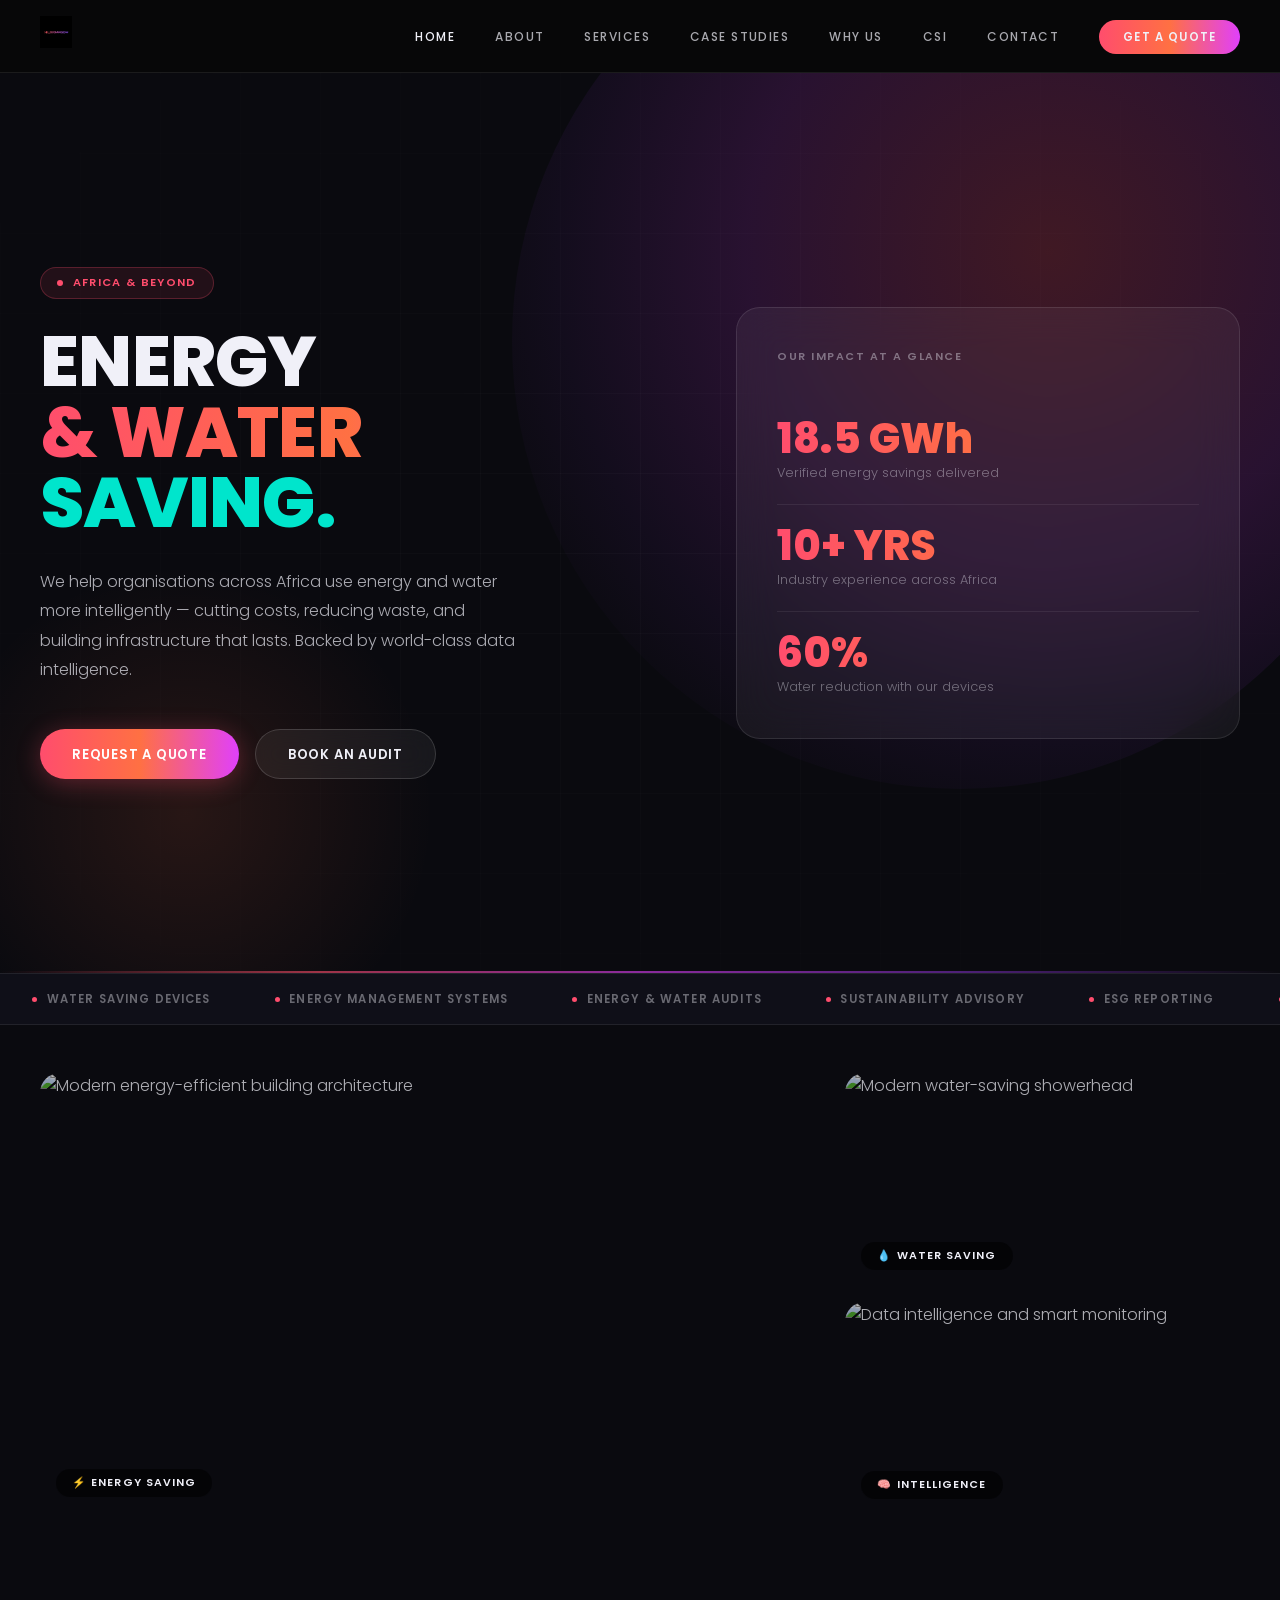
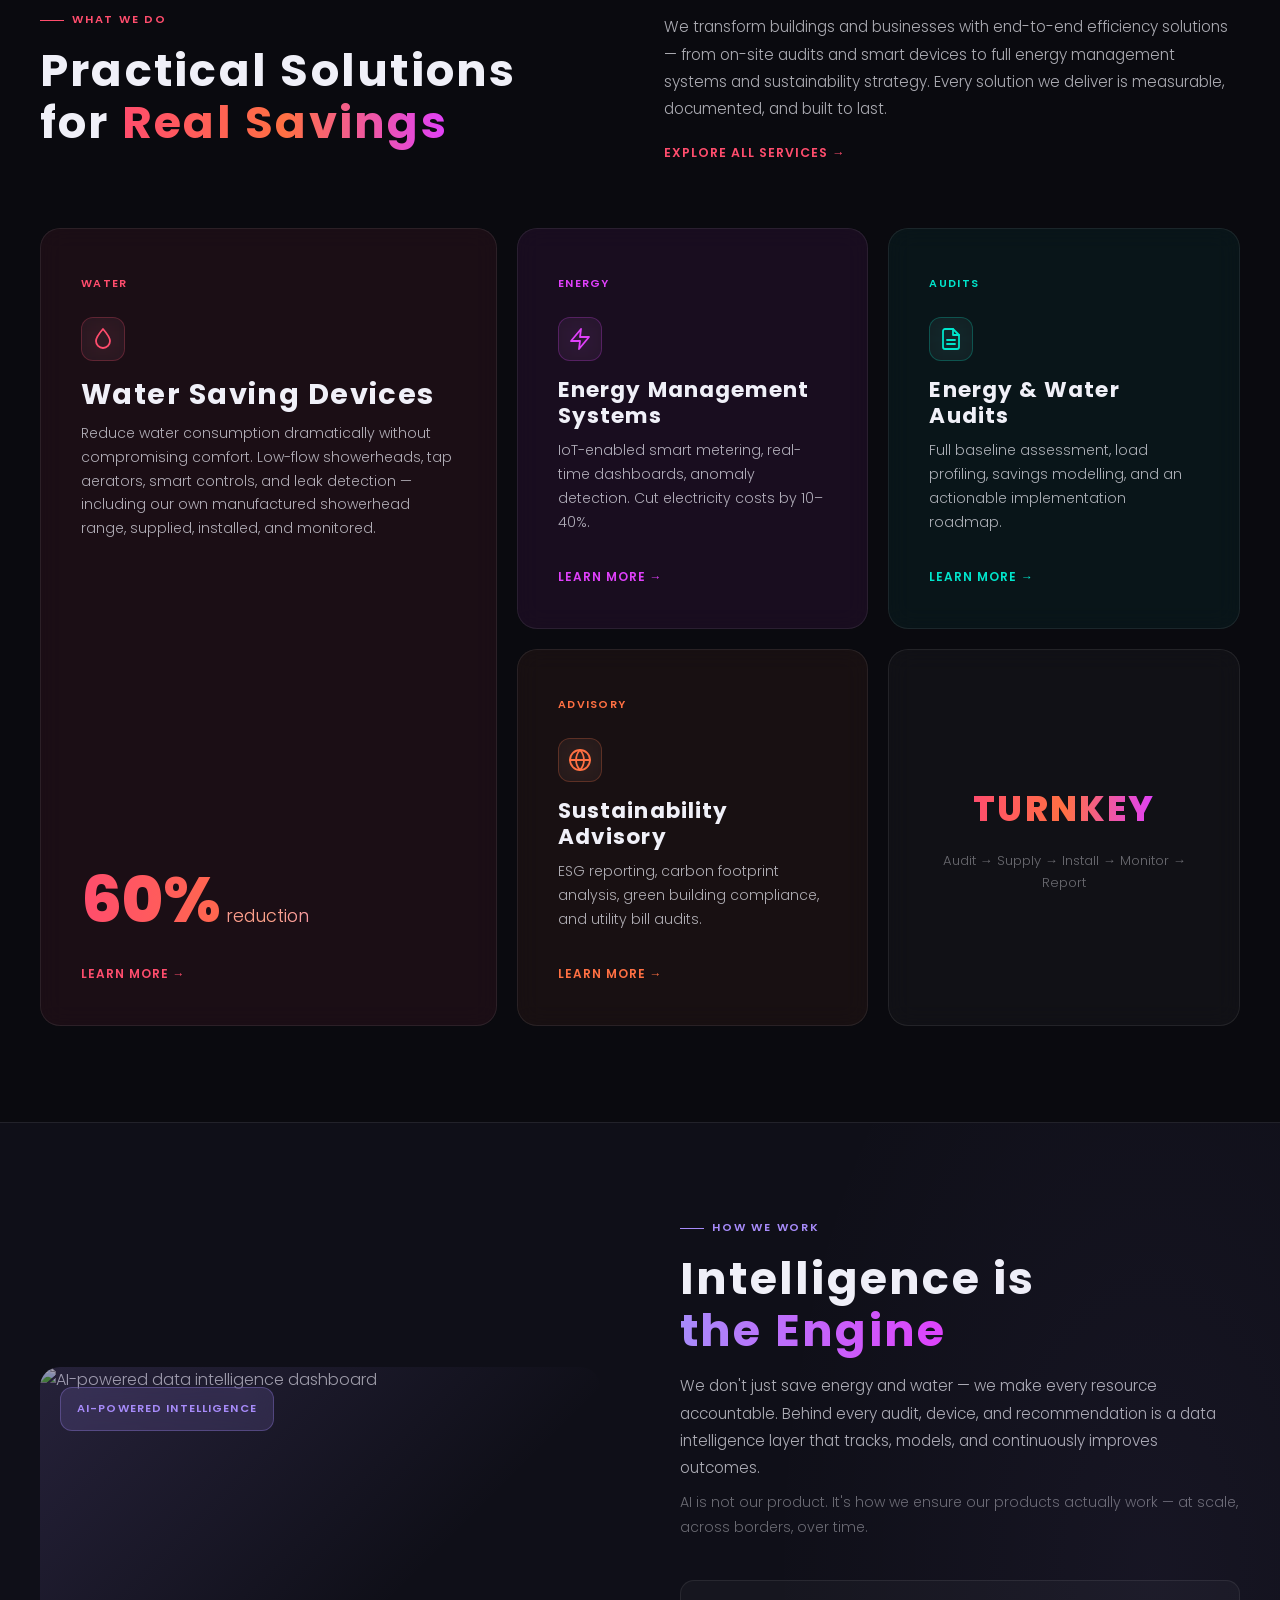
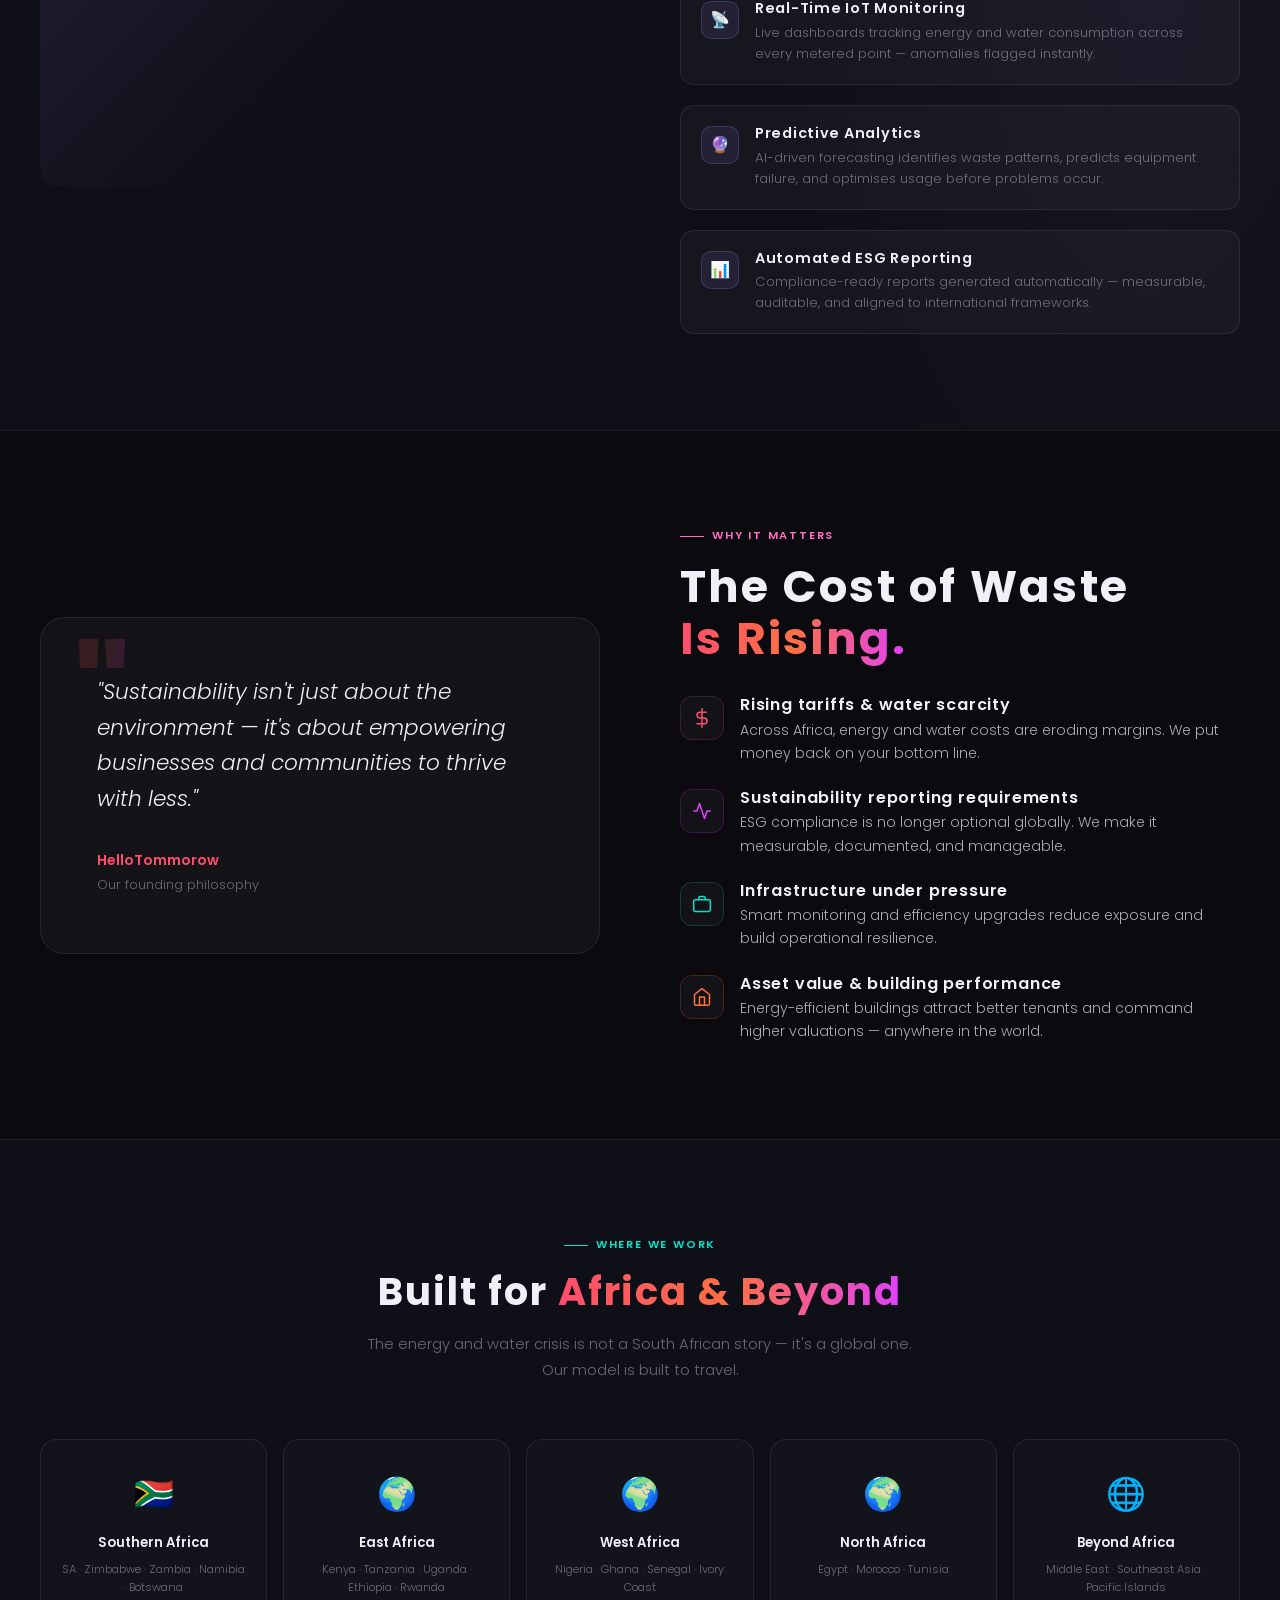
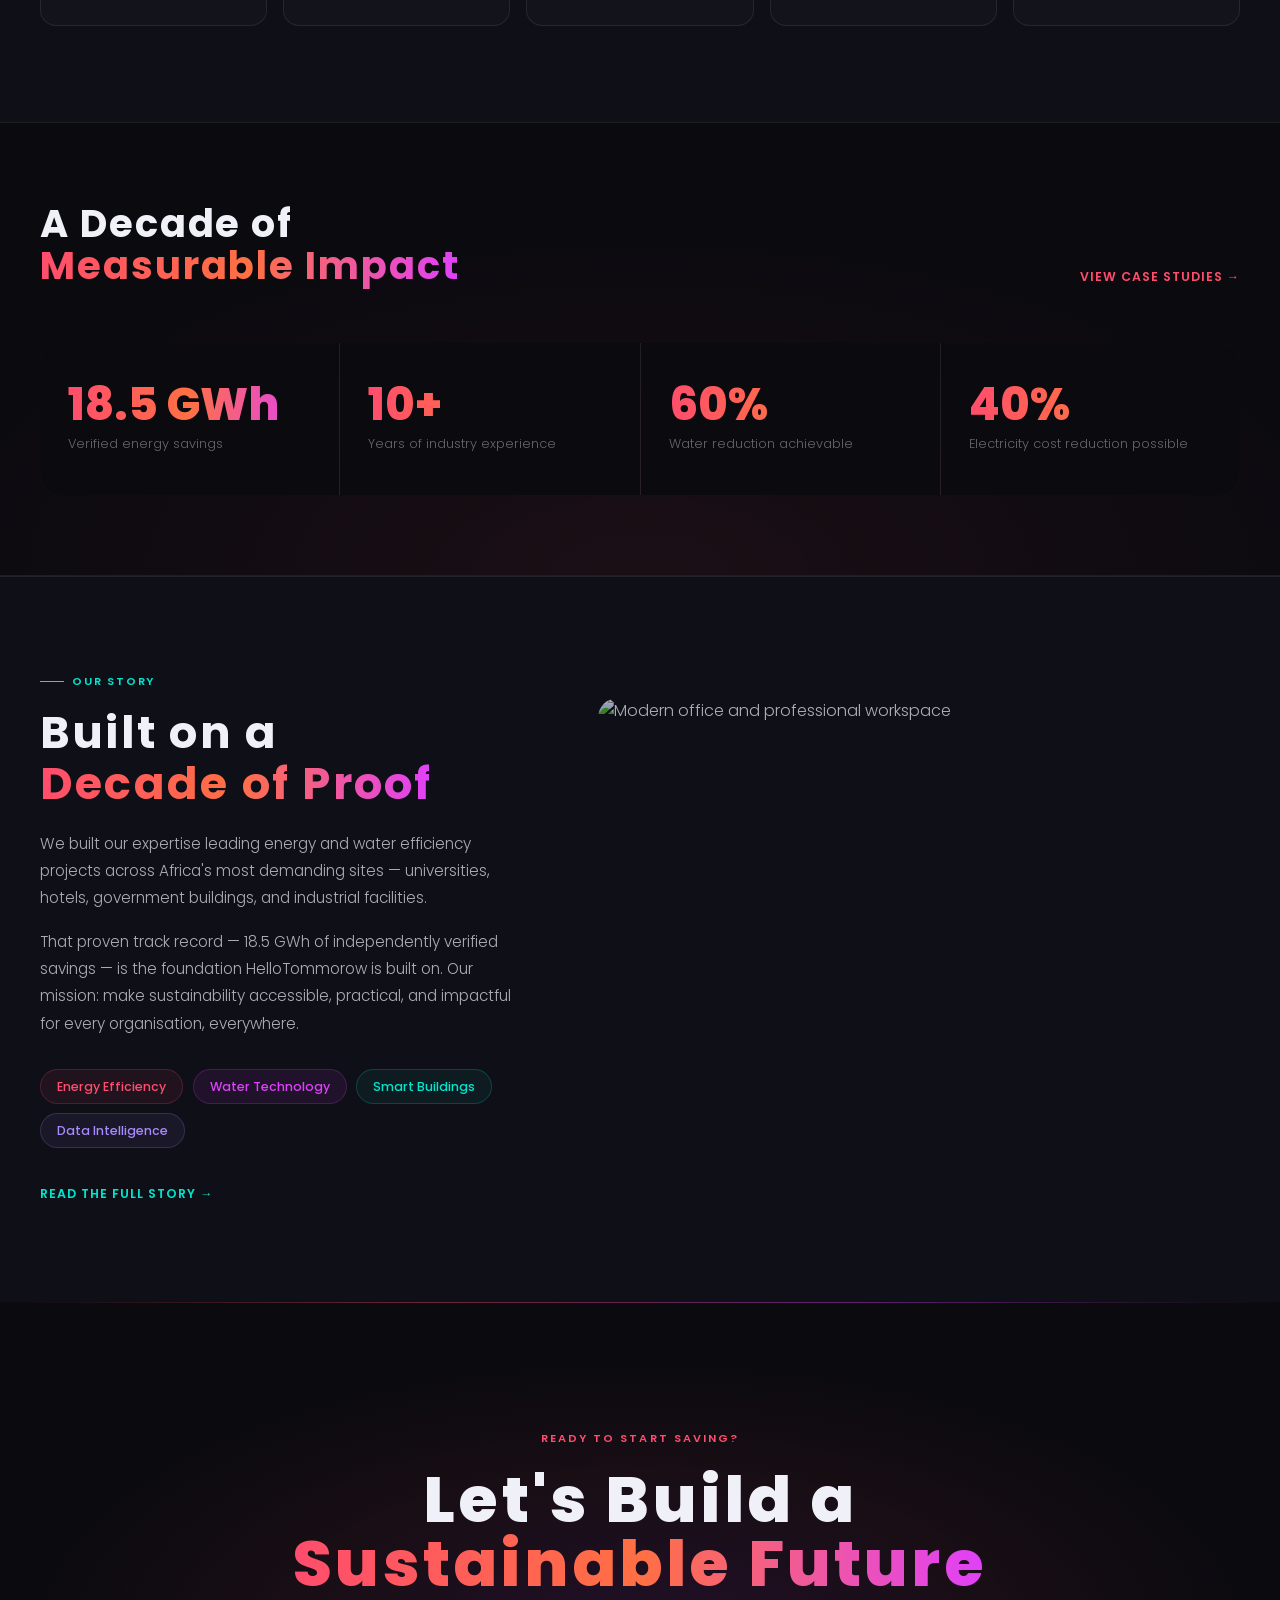
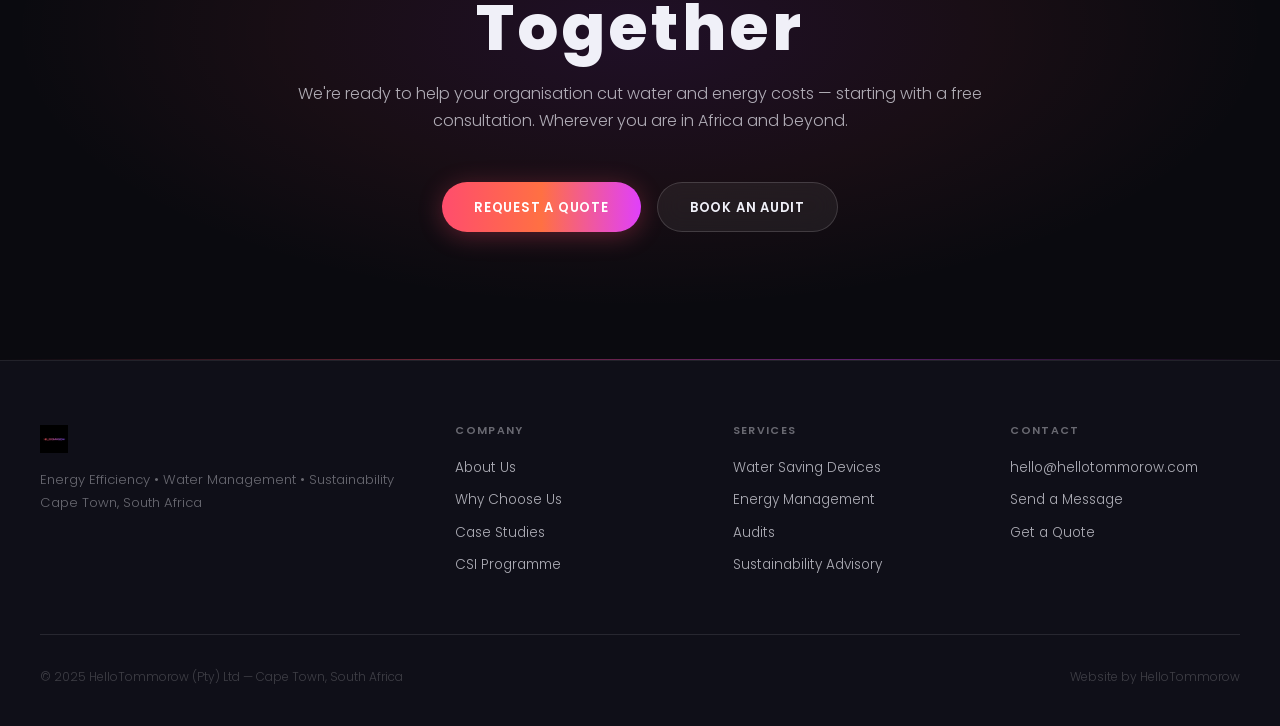
==== commit 9037183b: "Update index.html" ====
--- a/index.html
+++ b/index.html
@@ -653,7 +653,7 @@
     </div>
     <div class="img-col-right">
       <div class="img-tile img-tile-sm">
-        <img src="https://images.unsplash.com/photo-1585771724684-38269d6639fd?w=800&q=80&auto=format&fit=crop" alt="Clean water infrastructure and technology" loading="lazy"/>
+        <img src="https://images.unsplash.com/photo-1697652973421-0d688f661d89?w=800&q=80&auto=format&fit=crop" alt="Modern water-saving showerhead" loading="lazy"/>
         <div class="img-tile-label">💧 Water Saving</div>
       </div>
       <div class="img-tile img-tile-sm">
@@ -685,7 +685,7 @@
             <svg width="24" height="24" viewBox="0 0 24 24" fill="none" stroke="var(--coral)" stroke-width="1.8" stroke-linecap="round" stroke-linejoin="round"><path d="M12 2C12 2 5 10 5 14a7 7 0 0014 0c0-4-7-12-7-12z"/></svg>
           </div>
           <h3>Water Saving Devices</h3>
-          <p>Reduce water consumption dramatically without compromising comfort. Low-flow showerheads, tap aerators, smart controls, and leak detection — supplied, installed, and monitored.</p>
+          <p>Reduce water consumption dramatically without compromising comfort. Low-flow showerheads, tap aerators, smart controls, and leak detection — including our own manufactured showerhead range, supplied, installed, and monitored.</p>
         </div>
         <div>
           <div class="svc-big">60%<small> reduction</small></div>
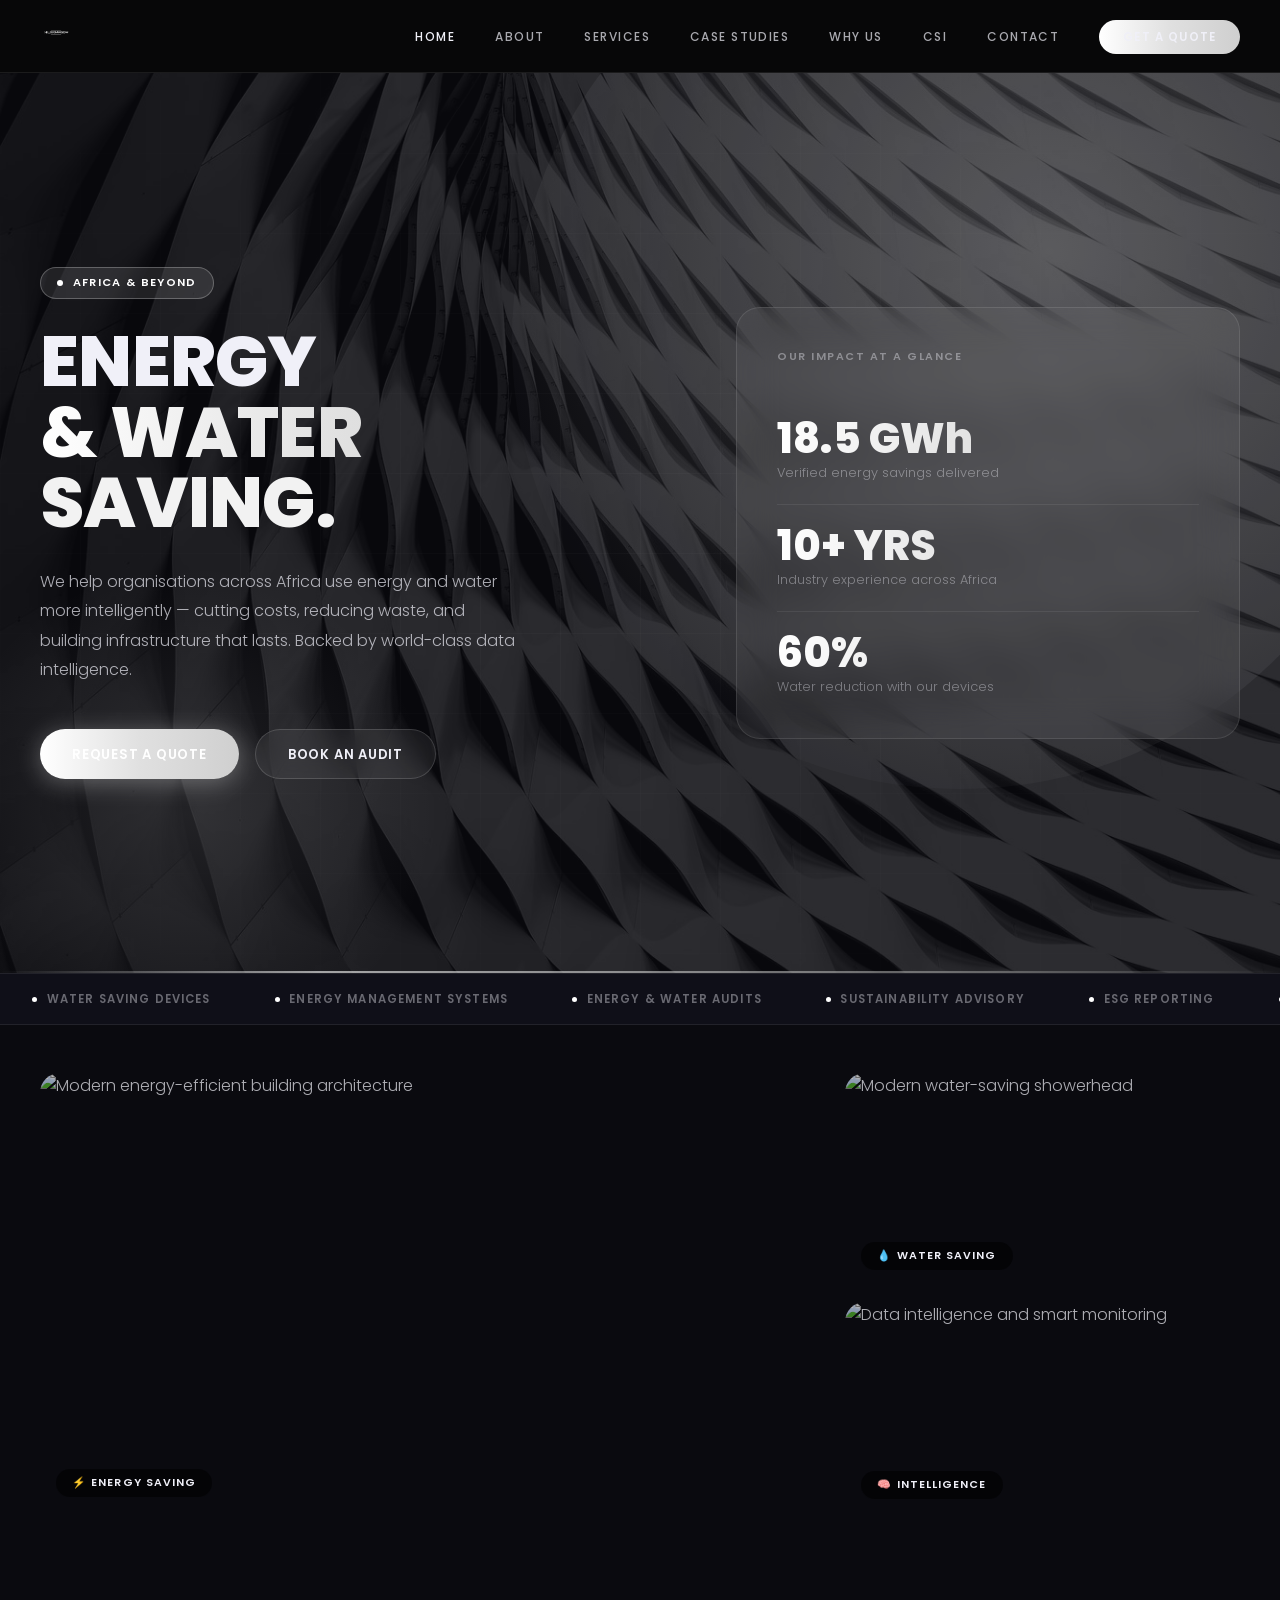
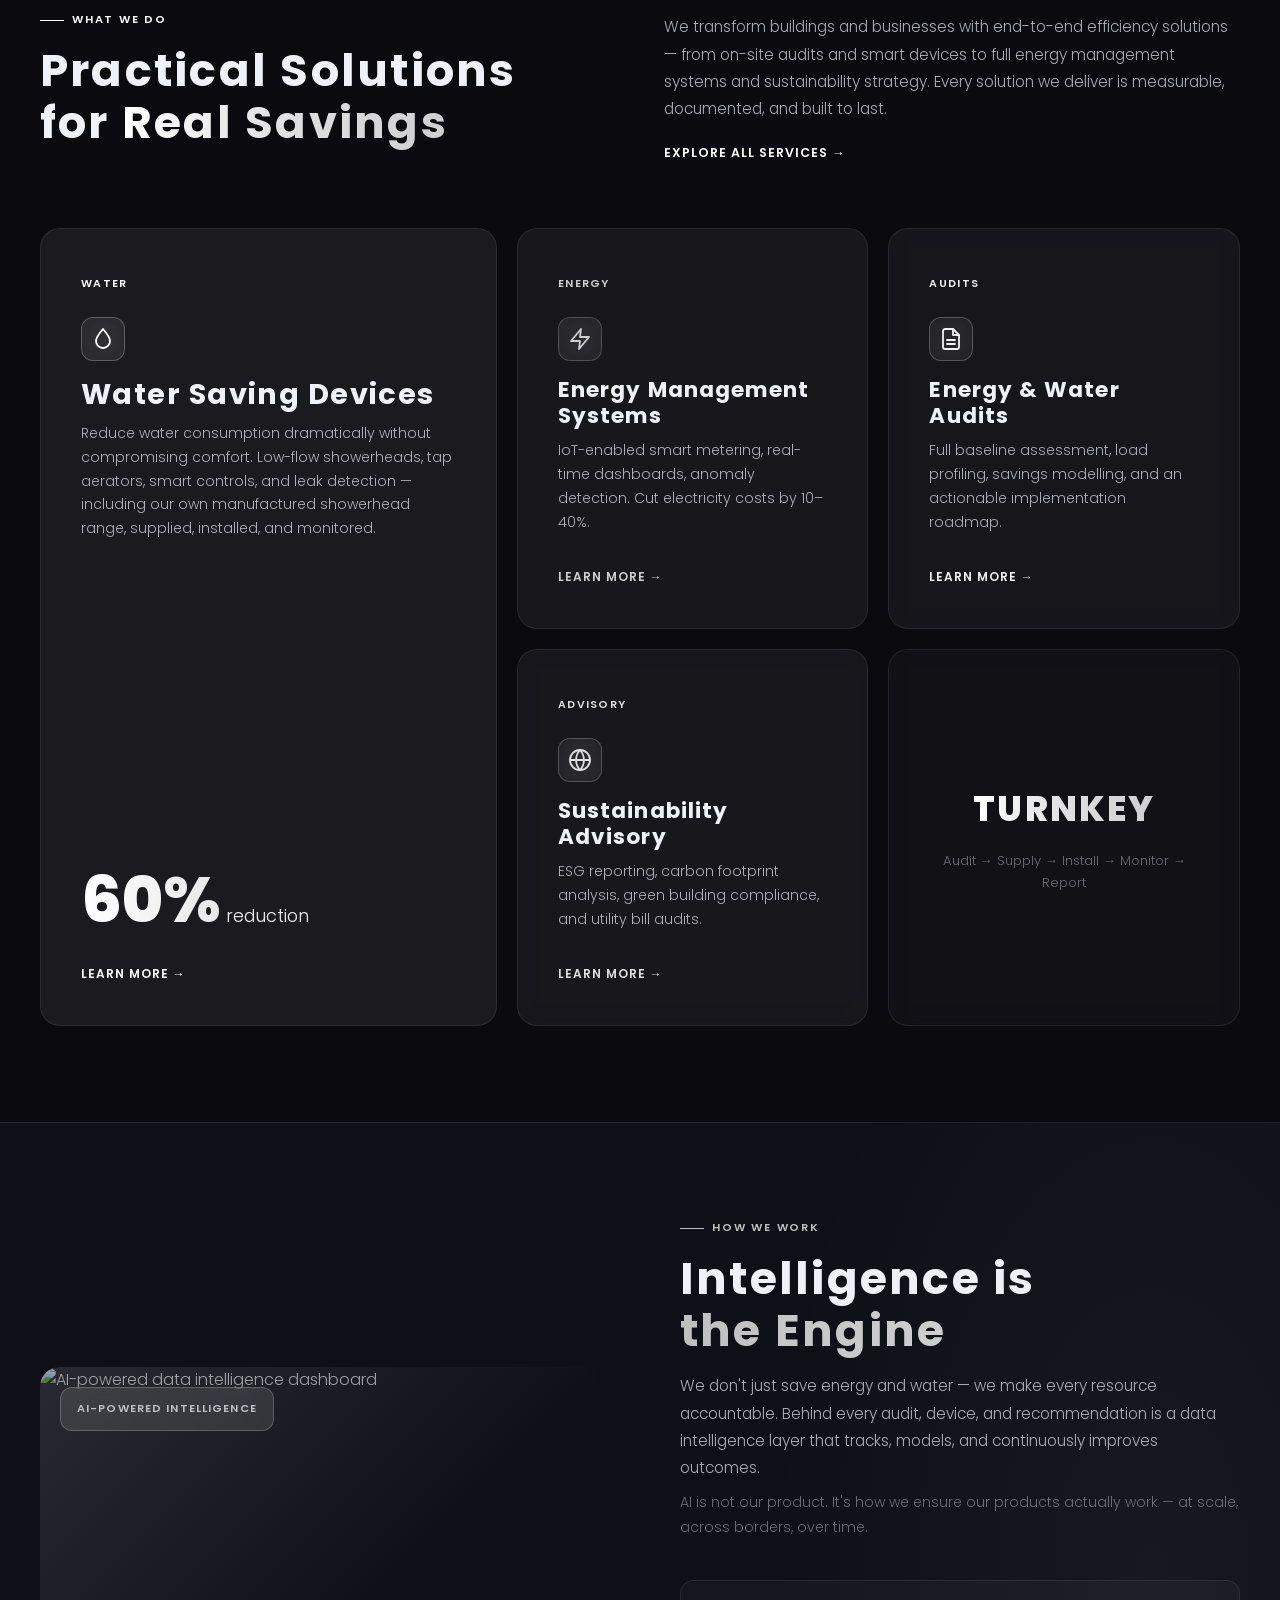
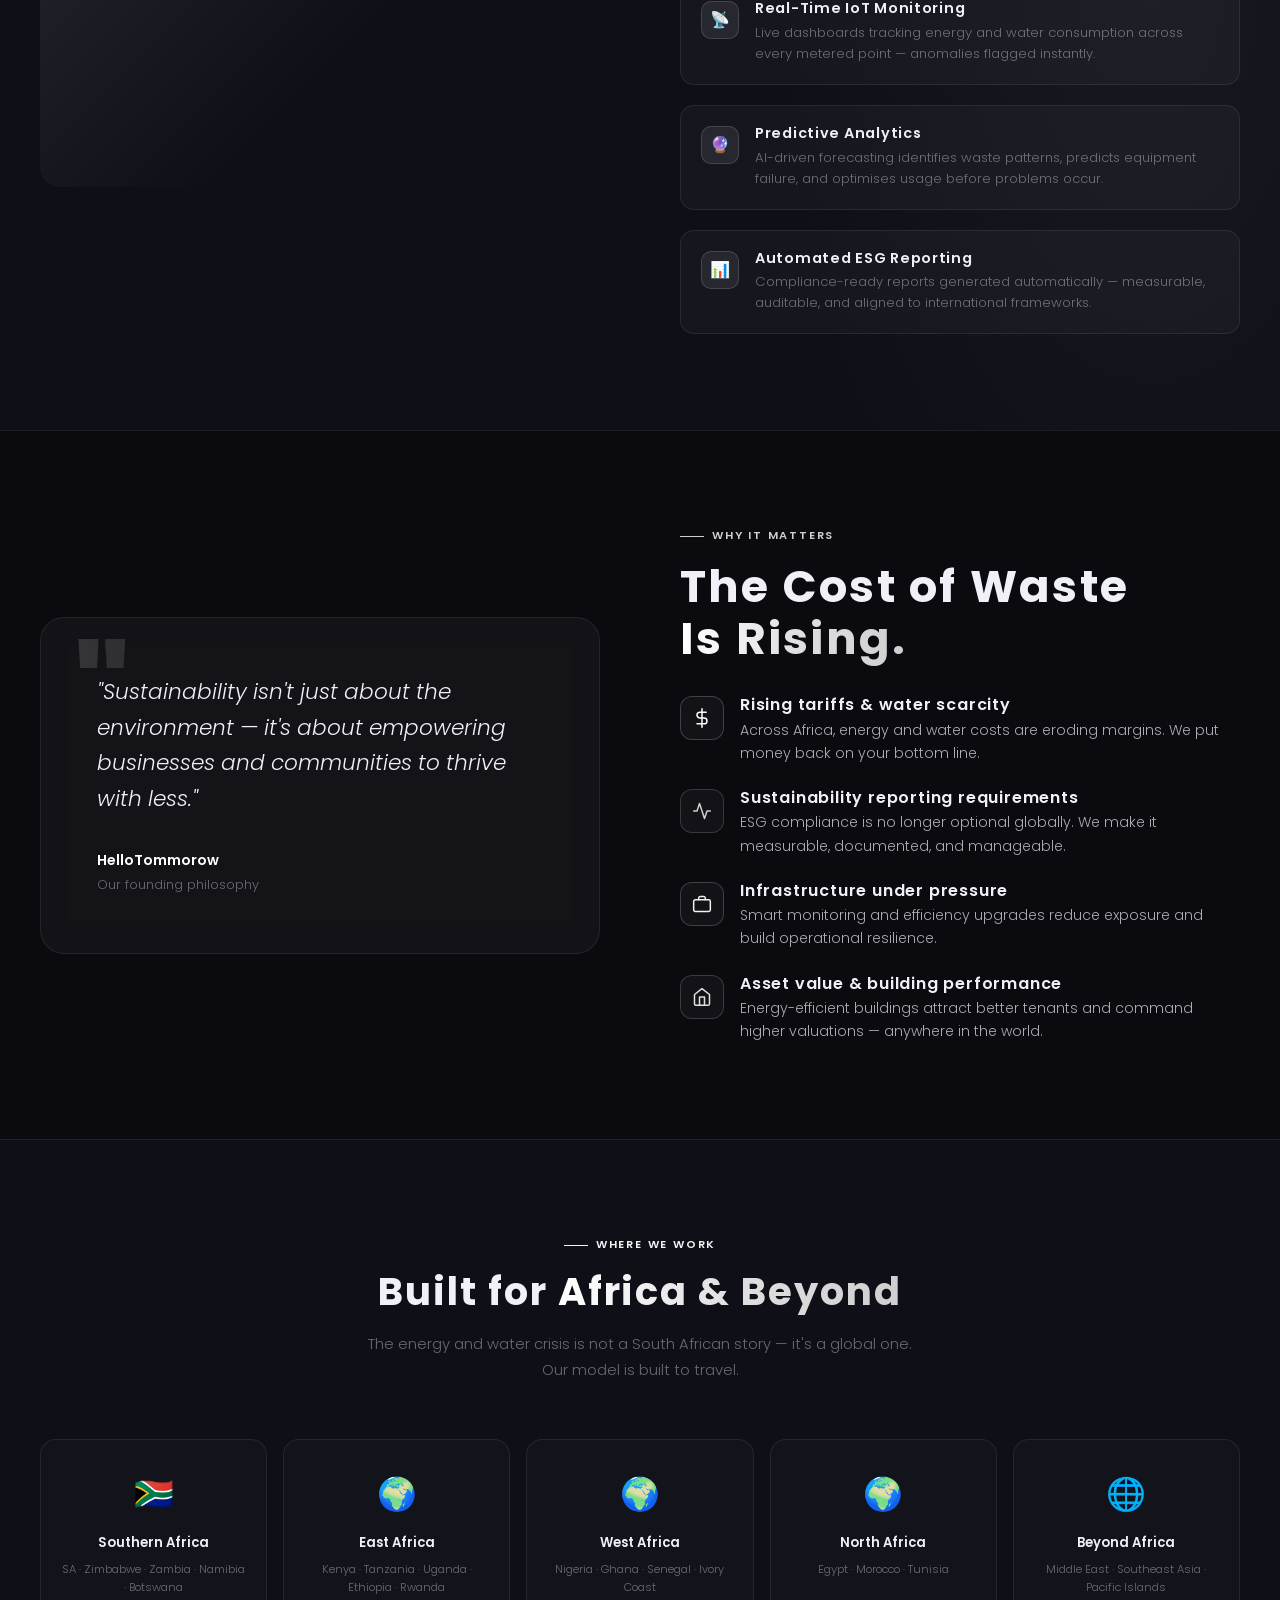
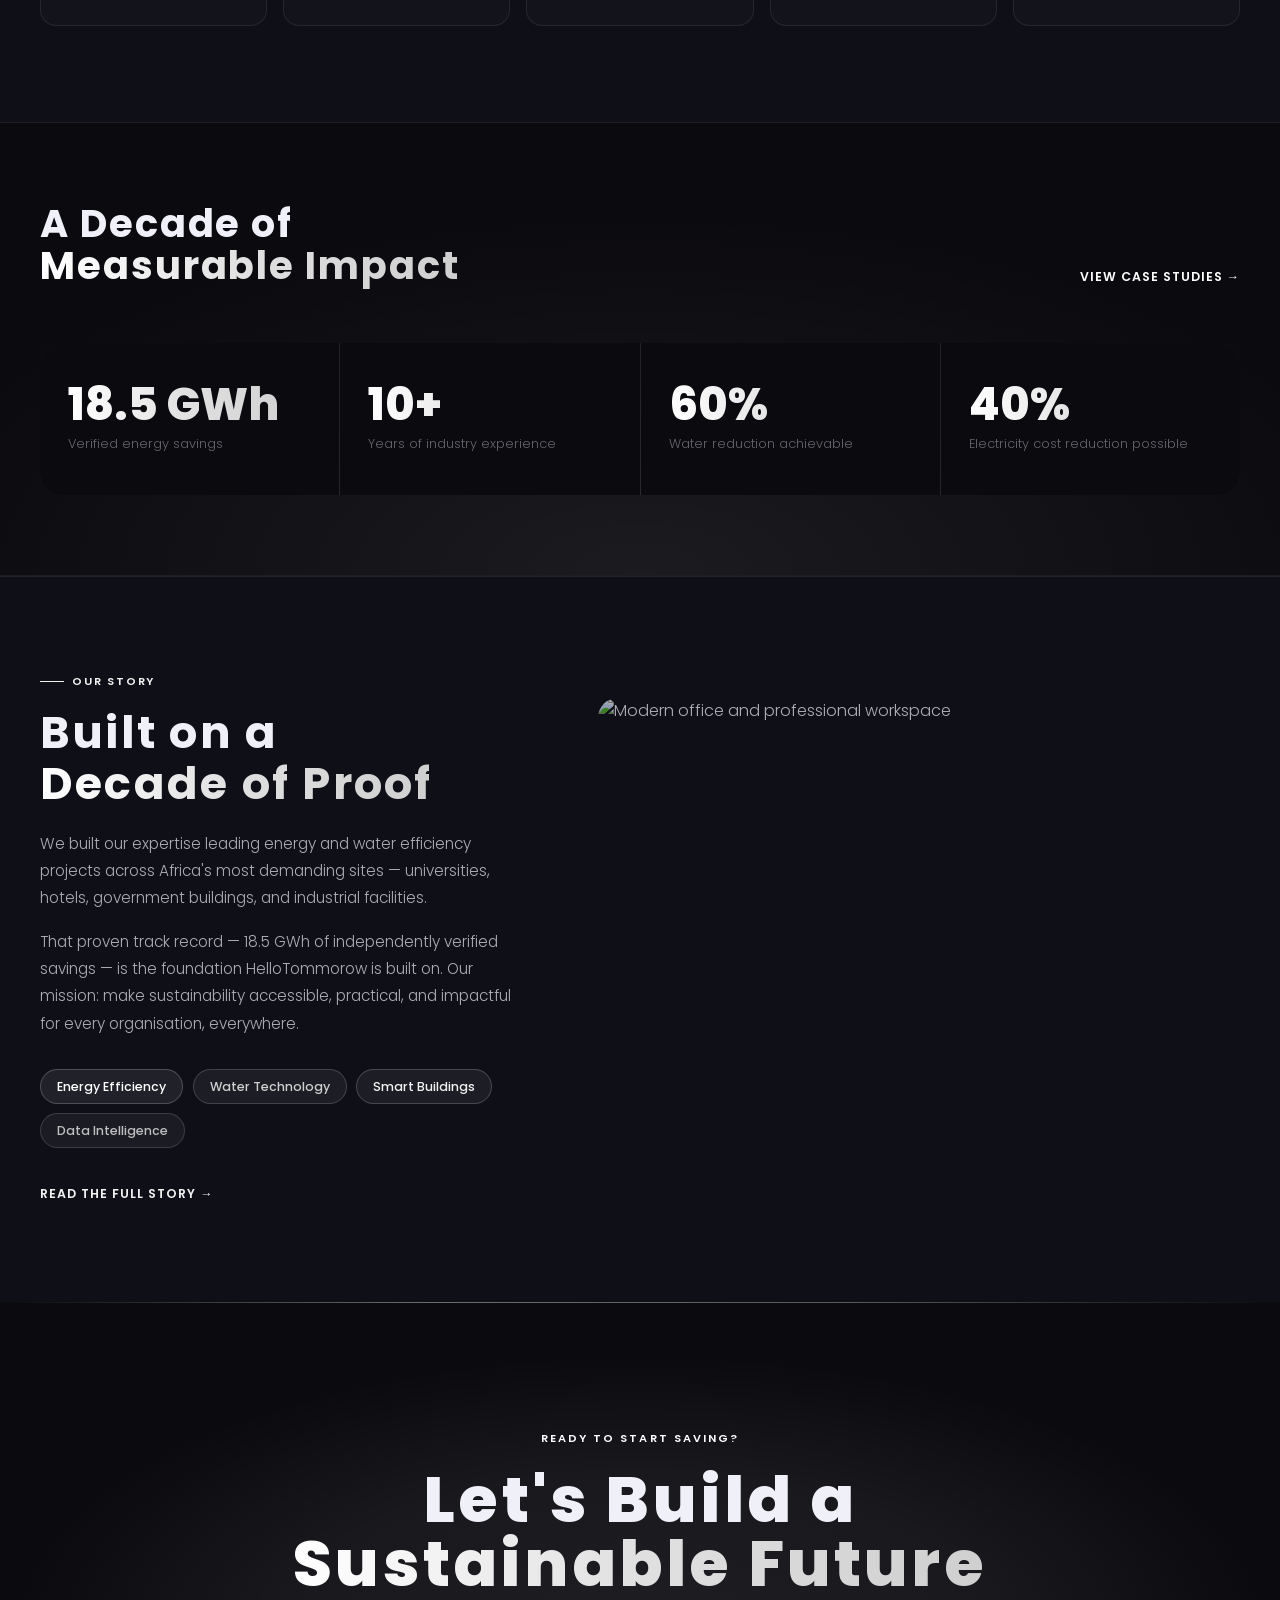
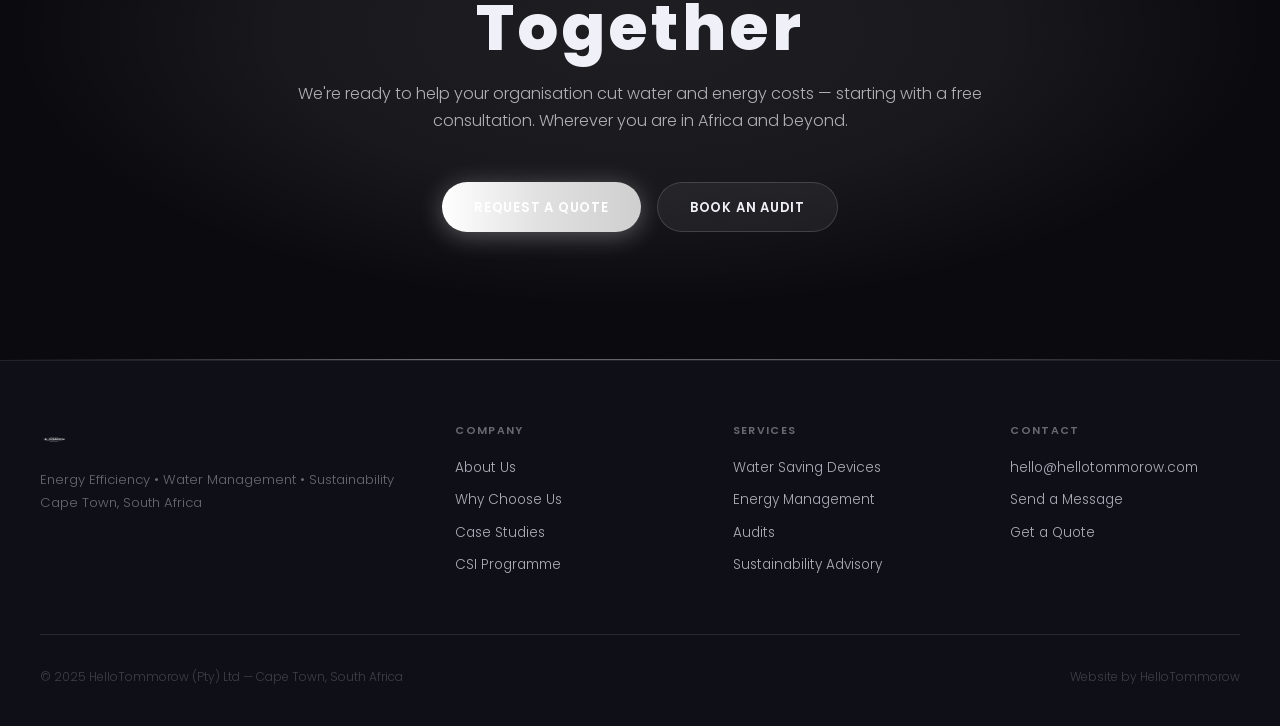
==== commit 2c830ac8: "Add files via upload" ====
--- a/index.html
+++ b/index.html
@@ -17,12 +17,12 @@
     --white:       #f0f0f8;
     --white70:     rgba(240,240,248,0.70);
     --white40:     rgba(240,240,248,0.40);
-    --coral:       #ff4d6d;
-    --magenta:     #e040fb;
-    --violet:      #7b2fbe;
-    --teal:        #00e5cc;
-    --orange:      #ff7043;
-    --grad:        linear-gradient(90deg, #ff4d6d, #ff7043, #e040fb);
+    --coral:       #ffffff;
+    --magenta:     #cfcfcf;
+    --violet:      #999999;
+    --teal:        #f2f2f2;
+    --orange:      #e0e0e0;
+    --grad:        linear-gradient(90deg, #ffffff, #e0e0e0, #cfcfcf);
     --glass-border:rgba(255,255,255,0.08);
   }
 
@@ -83,9 +83,9 @@
   .btn-grad {
     background: var(--grad);
     color: #fff;
-    box-shadow: 0 4px 24px rgba(255,77,109,0.3);
-  }
-  .btn-grad:hover { transform: translateY(-2px); box-shadow: 0 8px 32px rgba(255,77,109,0.4); }
+    box-shadow: 0 4px 24px rgba(255,255,255,0.3);
+  }
+  .btn-grad:hover { transform: translateY(-2px); box-shadow: 0 8px 32px rgba(255,255,255,0.4); }
   .btn-glass {
     background: rgba(255,255,255,0.06);
     border: 1px solid rgba(255,255,255,0.15);
@@ -156,9 +156,9 @@
 
   .hero-bg-image {
     position: absolute; inset: 0;
-    background-image: url('https://images.unsplash.com/photo-1486325212027-8081e485255e?w=1600&q=80&auto=format&fit=crop');
+    background-image: url('img/hero-facade.jpg');
     background-size: cover; background-position: center;
-    opacity: 0.07;
+    opacity: 0.14;
     pointer-events: none;
   }
 
@@ -168,9 +168,9 @@
     width: 70vw; height: 70vw; max-width: 900px; max-height: 900px;
     border-radius: 50%;
     background: radial-gradient(circle at 60% 40%,
-      rgba(255,77,109,0.22) 0%,
-      rgba(224,64,251,0.14) 40%,
-      rgba(123,47,190,0.08) 65%,
+      rgba(255,255,255,0.22) 0%,
+      rgba(207,207,207,0.14) 40%,
+      rgba(153,153,153,0.08) 65%,
       transparent 80%);
     pointer-events: none;
   }
@@ -180,7 +180,7 @@
     position: absolute; bottom: -10%; left: -5%;
     width: 40vw; height: 40vw; max-width: 500px; max-height: 500px;
     border-radius: 50%;
-    background: radial-gradient(circle, rgba(255,112,67,0.12), transparent 70%);
+    background: radial-gradient(circle, rgba(224,224,224,0.12), transparent 70%);
     pointer-events: none;
   }
 
@@ -208,7 +208,7 @@
 
   .hero-kicker {
     display: inline-flex; align-items: center; gap: 0.6rem;
-    background: rgba(255,77,109,0.1); border: 1px solid rgba(255,77,109,0.25);
+    background: rgba(255,255,255,0.1); border: 1px solid rgba(255,255,255,0.25);
     border-radius: 100px; padding: 0.4rem 1rem;
     font-size: 0.7rem; font-weight: 600; letter-spacing: 0.12em; text-transform: uppercase;
     color: var(--coral); margin-bottom: 1.75rem;
@@ -327,14 +327,14 @@
     backdrop-filter: blur(12px);
   }
   .svc-tile:hover { transform: translateY(-4px); }
-  .svc-tile.tall { grid-row: 1/3; display: flex; flex-direction: column; justify-content: space-between; background: rgba(255,77,109,0.07); }
-  .svc-tile.tall:hover { border-color: rgba(255,77,109,0.4); }
-  .svc-tile.b { background: rgba(224,64,251,0.07); }
-  .svc-tile.b:hover { border-color: rgba(224,64,251,0.4); }
-  .svc-tile.c { background: rgba(0,229,204,0.05); }
-  .svc-tile.c:hover { border-color: rgba(0,229,204,0.3); }
-  .svc-tile.d { background: rgba(255,112,67,0.06); }
-  .svc-tile.d:hover { border-color: rgba(255,112,67,0.35); }
+  .svc-tile.tall { grid-row: 1/3; display: flex; flex-direction: column; justify-content: space-between; background: rgba(255,255,255,0.07); }
+  .svc-tile.tall:hover { border-color: rgba(255,255,255,0.4); }
+  .svc-tile.b { background: rgba(207,207,207,0.07); }
+  .svc-tile.b:hover { border-color: rgba(207,207,207,0.4); }
+  .svc-tile.c { background: rgba(242,242,242,0.05); }
+  .svc-tile.c:hover { border-color: rgba(242,242,242,0.3); }
+  .svc-tile.d { background: rgba(224,224,224,0.06); }
+  .svc-tile.d:hover { border-color: rgba(224,224,224,0.35); }
   .svc-tile.e { background: rgba(255,255,255,0.03); display: flex; flex-direction: column; align-items: center; justify-content: center; text-align: center; }
 
   .svc-tile-tag { font-size: 0.68rem; font-weight: 600; letter-spacing: 0.12em; text-transform: uppercase; margin-bottom: 1.5rem; display: inline-block; }
@@ -373,7 +373,7 @@
   .intel-section::before {
     content: ''; position: absolute; top: 0; right: 0;
     width: 50%; height: 100%;
-    background: radial-gradient(ellipse 60% 80% at 80% 50%, rgba(167,139,250,0.05), transparent);
+    background: radial-gradient(ellipse 60% 80% at 80% 50%, rgba(191,191,191,0.05), transparent);
     pointer-events: none;
   }
   .intel-grid { display: grid; grid-template-columns: 1fr 1fr; gap: 5rem; align-items: center; }
@@ -388,14 +388,14 @@
   }
   .intel-image::after {
     content: ''; position: absolute; inset: 0;
-    background: linear-gradient(135deg, rgba(167,139,250,0.15), transparent 60%);
+    background: linear-gradient(135deg, rgba(191,191,191,0.15), transparent 60%);
   }
   .intel-badge {
     position: absolute; top: 1.25rem; left: 1.25rem; z-index: 2;
-    background: rgba(167,139,250,0.15); border: 1px solid rgba(167,139,250,0.3);
+    background: rgba(191,191,191,0.15); border: 1px solid rgba(191,191,191,0.3);
     backdrop-filter: blur(12px); border-radius: 12px; padding: 0.75rem 1rem;
     font-size: 0.7rem; font-weight: 600; letter-spacing: 0.1em; text-transform: uppercase;
-    color: #A78BFA;
+    color: #BFBFBF;
   }
 
   .intel-features { display: flex; flex-direction: column; gap: 1.25rem; margin-top: 2.5rem; }
@@ -405,10 +405,10 @@
     background: rgba(255,255,255,0.03); border: 1px solid var(--glass-border);
     transition: border-color 0.2s;
   }
-  .intel-feature:hover { border-color: rgba(167,139,250,0.3); }
+  .intel-feature:hover { border-color: rgba(191,191,191,0.3); }
   .intel-feature-icon {
     width: 38px; height: 38px; border-radius: 10px; flex-shrink: 0;
-    background: rgba(167,139,250,0.1); border: 1px solid rgba(167,139,250,0.2);
+    background: rgba(191,191,191,0.1); border: 1px solid rgba(191,191,191,0.2);
     display: flex; align-items: center; justify-content: center; font-size: 1rem;
   }
   .intel-feature h4 { font-size: 0.9rem; color: var(--white); margin-bottom: 0.3rem; font-weight: 600; }
@@ -464,7 +464,7 @@
     text-align: center; transition: all 0.25s;
     background: rgba(255,255,255,0.02);
   }
-  .geo-card:hover { background: rgba(0,229,204,0.05); border-color: rgba(0,229,204,0.25); transform: translateY(-4px); }
+  .geo-card:hover { background: rgba(242,242,242,0.05); border-color: rgba(242,242,242,0.25); transform: translateY(-4px); }
   .geo-card-flag   { font-size: 2rem; margin-bottom: 0.75rem; }
   .geo-card-name   { font-size: 0.82rem; font-weight: 600; color: var(--white); margin-bottom: 0.5rem; }
   .geo-card-markets{ font-size: 0.7rem; color: var(--white40); line-height: 1.6; }
@@ -480,7 +480,7 @@
   }
   .impact-band::before {
     content: ''; position: absolute; inset: 0;
-    background: radial-gradient(ellipse 60% 80% at 50% 100%, rgba(255,77,109,0.07), transparent);
+    background: radial-gradient(ellipse 60% 80% at 50% 100%, rgba(255,255,255,0.07), transparent);
     pointer-events: none;
   }
   .impact-inner { max-width: 1300px; margin: 0 auto; position: relative; z-index: 1; }
@@ -522,7 +522,7 @@
   }
   .cta-band::before {
     content: ''; position: absolute; inset: 0;
-    background: radial-gradient(ellipse 70% 60% at 50% 50%, rgba(224,64,251,0.1) 0%, rgba(255,77,109,0.06) 40%, transparent 70%);
+    background: radial-gradient(ellipse 70% 60% at 50% 50%, rgba(207,207,207,0.1) 0%, rgba(255,255,255,0.06) 40%, transparent 70%);
   }
   .cta-inner { max-width: 700px; margin: 0 auto; position: relative; z-index: 1; }
   .cta-band h2 { font-size: clamp(2.5rem, 5vw, 4.5rem); font-weight: 800; color: var(--white); margin-bottom: 1.25rem; line-height: 1.0; }
@@ -681,7 +681,7 @@
       <div class="svc-tile tall">
         <div>
           <div class="svc-tile-tag tag-coral">Water</div>
-          <div class="icon-chip" style="border-color:rgba(255,77,109,0.25);">
+          <div class="icon-chip" style="border-color:rgba(255,255,255,0.25);">
             <svg width="24" height="24" viewBox="0 0 24 24" fill="none" stroke="var(--coral)" stroke-width="1.8" stroke-linecap="round" stroke-linejoin="round"><path d="M12 2C12 2 5 10 5 14a7 7 0 0014 0c0-4-7-12-7-12z"/></svg>
           </div>
           <h3>Water Saving Devices</h3>
@@ -694,7 +694,7 @@
       </div>
       <div class="svc-tile b">
         <div class="svc-tile-tag tag-mag">Energy</div>
-        <div class="icon-chip" style="border-color:rgba(224,64,251,0.25);">
+        <div class="icon-chip" style="border-color:rgba(207,207,207,0.25);">
           <svg width="24" height="24" viewBox="0 0 24 24" fill="none" stroke="var(--magenta)" stroke-width="1.8" stroke-linecap="round" stroke-linejoin="round"><polygon points="13 2 3 14 12 14 11 22 21 10 12 10 13 2"/></svg>
         </div>
         <h3>Energy Management Systems</h3>
@@ -703,7 +703,7 @@
       </div>
       <div class="svc-tile c">
         <div class="svc-tile-tag tag-teal">Audits</div>
-        <div class="icon-chip" style="border-color:rgba(0,229,204,0.25);">
+        <div class="icon-chip" style="border-color:rgba(242,242,242,0.25);">
           <svg width="24" height="24" viewBox="0 0 24 24" fill="none" stroke="var(--teal)" stroke-width="1.8" stroke-linecap="round" stroke-linejoin="round"><path d="M14 2H6a2 2 0 00-2 2v16a2 2 0 002 2h12a2 2 0 002-2V8z"/><polyline points="14 2 14 8 20 8"/><line x1="16" y1="13" x2="8" y2="13"/><line x1="16" y1="17" x2="8" y2="17"/></svg>
         </div>
         <h3>Energy &amp; Water Audits</h3>
@@ -712,7 +712,7 @@
       </div>
       <div class="svc-tile d">
         <div class="svc-tile-tag tag-ora">Advisory</div>
-        <div class="icon-chip" style="border-color:rgba(255,112,67,0.25);">
+        <div class="icon-chip" style="border-color:rgba(224,224,224,0.25);">
           <svg width="24" height="24" viewBox="0 0 24 24" fill="none" stroke="var(--orange)" stroke-width="1.8" stroke-linecap="round" stroke-linejoin="round"><circle cx="12" cy="12" r="10"/><line x1="2" y1="12" x2="22" y2="12"/><path d="M12 2a15.3 15.3 0 014 10 15.3 15.3 0 01-4 10 15.3 15.3 0 01-4-10 15.3 15.3 0 014-10z"/></svg>
         </div>
         <h3>Sustainability Advisory</h3>
@@ -738,8 +738,8 @@
         </div>
       </div>
       <div>
-        <div class="eyebrow" style="color:#A78BFA;">How We Work</div>
-        <h2 class="section-h">Intelligence is<br><span style="background:linear-gradient(90deg,#A78BFA,var(--magenta));-webkit-background-clip:text;-webkit-text-fill-color:transparent;background-clip:text;">the Engine</span></h2>
+        <div class="eyebrow" style="color:#BFBFBF;">How We Work</div>
+        <h2 class="section-h">Intelligence is<br><span style="background:linear-gradient(90deg,#BFBFBF,var(--magenta));-webkit-background-clip:text;-webkit-text-fill-color:transparent;background-clip:text;">the Engine</span></h2>
         <p style="color:var(--white70);font-weight:300;line-height:1.8;font-size:0.95rem;margin-bottom:0.5rem;">We don't just save energy and water — we make every resource accountable. Behind every audit, device, and recommendation is a data intelligence layer that tracks, models, and continuously improves outcomes.</p>
         <p style="color:var(--white40);font-weight:300;line-height:1.8;font-size:0.88rem;margin-bottom:0;">AI is not our product. It's how we ensure our products actually work — at scale, across borders, over time.</p>
         <div class="intel-features">
@@ -787,25 +787,25 @@
         <h2 class="section-h" style="margin-bottom:2rem;">The Cost of Waste<br><span class="grad-text">Is Rising.</span></h2>
         <div class="why-points">
           <div class="why-point">
-            <div class="icon-chip" style="border-color:rgba(255,77,109,0.2);">
+            <div class="icon-chip" style="border-color:rgba(255,255,255,0.2);">
               <svg width="20" height="20" viewBox="0 0 24 24" fill="none" stroke="var(--coral)" stroke-width="1.8" stroke-linecap="round" stroke-linejoin="round"><line x1="12" y1="1" x2="12" y2="23"/><path d="M17 5H9.5a3.5 3.5 0 000 7h5a3.5 3.5 0 010 7H6"/></svg>
             </div>
             <div><h4>Rising tariffs &amp; water scarcity</h4><p>Across Africa, energy and water costs are eroding margins. We put money back on your bottom line.</p></div>
           </div>
           <div class="why-point">
-            <div class="icon-chip" style="border-color:rgba(224,64,251,0.2);">
+            <div class="icon-chip" style="border-color:rgba(207,207,207,0.2);">
               <svg width="20" height="20" viewBox="0 0 24 24" fill="none" stroke="var(--magenta)" stroke-width="1.8" stroke-linecap="round" stroke-linejoin="round"><polyline points="22 12 18 12 15 21 9 3 6 12 2 12"/></svg>
             </div>
             <div><h4>Sustainability reporting requirements</h4><p>ESG compliance is no longer optional globally. We make it measurable, documented, and manageable.</p></div>
           </div>
           <div class="why-point">
-            <div class="icon-chip" style="border-color:rgba(0,229,204,0.2);">
+            <div class="icon-chip" style="border-color:rgba(242,242,242,0.2);">
               <svg width="20" height="20" viewBox="0 0 24 24" fill="none" stroke="var(--teal)" stroke-width="1.8" stroke-linecap="round" stroke-linejoin="round"><rect x="2" y="7" width="20" height="14" rx="2"/><path d="M16 7V5a2 2 0 00-2-2h-4a2 2 0 00-2 2v2"/></svg>
             </div>
             <div><h4>Infrastructure under pressure</h4><p>Smart monitoring and efficiency upgrades reduce exposure and build operational resilience.</p></div>
           </div>
           <div class="why-point">
-            <div class="icon-chip" style="border-color:rgba(255,112,67,0.2);">
+            <div class="icon-chip" style="border-color:rgba(224,224,224,0.2);">
               <svg width="20" height="20" viewBox="0 0 24 24" fill="none" stroke="var(--orange)" stroke-width="1.8" stroke-linecap="round" stroke-linejoin="round"><path d="M3 9l9-7 9 7v11a2 2 0 01-2 2H5a2 2 0 01-2-2z"/><polyline points="9 22 9 12 15 12 15 22"/></svg>
             </div>
             <div><h4>Asset value &amp; building performance</h4><p>Energy-efficient buildings attract better tenants and command higher valuations — anywhere in the world.</p></div>
@@ -890,10 +890,10 @@
         <p style="color:var(--white70);font-weight:300;line-height:1.8;margin-bottom:1rem;font-size:0.95rem;">We built our expertise leading energy and water efficiency projects across Africa's most demanding sites — universities, hotels, government buildings, and industrial facilities.</p>
         <p style="color:var(--white70);font-weight:300;line-height:1.8;font-size:0.95rem;">That proven track record — 18.5 GWh of independently verified savings — is the foundation HelloTommorow is built on. Our mission: make sustainability accessible, practical, and impactful for every organisation, everywhere.</p>
         <div style="margin-top:2rem;display:flex;flex-wrap:wrap;gap:0.6rem;">
-          <span class="tag-pill" style="background:rgba(255,77,109,0.08);border-color:rgba(255,77,109,0.2);color:var(--coral);">Energy Efficiency</span>
-          <span class="tag-pill" style="background:rgba(224,64,251,0.08);border-color:rgba(224,64,251,0.2);color:var(--magenta);">Water Technology</span>
-          <span class="tag-pill" style="background:rgba(0,229,204,0.06);border-color:rgba(0,229,204,0.2);color:var(--teal);">Smart Buildings</span>
-          <span class="tag-pill" style="background:rgba(167,139,250,0.07);border-color:rgba(167,139,250,0.2);color:#A78BFA;">Data Intelligence</span>
+          <span class="tag-pill" style="background:rgba(255,255,255,0.08);border-color:rgba(255,255,255,0.2);color:var(--coral);">Energy Efficiency</span>
+          <span class="tag-pill" style="background:rgba(207,207,207,0.08);border-color:rgba(207,207,207,0.2);color:var(--magenta);">Water Technology</span>
+          <span class="tag-pill" style="background:rgba(242,242,242,0.06);border-color:rgba(242,242,242,0.2);color:var(--teal);">Smart Buildings</span>
+          <span class="tag-pill" style="background:rgba(191,191,191,0.07);border-color:rgba(191,191,191,0.2);color:#BFBFBF;">Data Intelligence</span>
         </div>
         <div style="margin-top:2rem;">
           <a href="about.html" style="display:inline-flex;align-items:center;gap:0.5rem;color:var(--teal);font-size:0.78rem;font-weight:600;letter-spacing:0.08em;text-transform:uppercase;text-decoration:none;">Read the full story →</a>
--- a/style.css
+++ b/style.css
@@ -11,18 +11,18 @@
  
 :root {
   /* 70s/80s sunset palette */
-  --coral:    #FF4D6D;
-  --orange:   #FF7043;
-  --amber:    #FFB347;
-  --magenta:  #E040FB;
-  --violet:   #7B2FBE;
-  --purple:   #4A1880;
-  --pink:     #FF6EC7;
-  --teal:     #00E5CC;
+  --coral:    #FFFFFF;
+  --orange:   #E0E0E0;
+  --amber:    #CCCCCC;
+  --magenta:  #CFCFCF;
+  --violet:   #999999;
+  --purple:   #666666;
+  --pink:     #CFCFCF;
+  --teal:     #F2F2F2;
  
   /* Logo gradient */
-  --logo-from: #FF4D6D;
-  --logo-to:   #7B2FBE;
+  --logo-from: #FFFFFF;
+  --logo-to:   #999999;
  
   /* Backgrounds */
   --bg:        #080808;
@@ -206,7 +206,7 @@
   backdrop-filter: blur(12px); border-radius: 20px;
   padding: 2.25rem; transition: transform 0.25s, border-color 0.25s;
 }
-.feature-card:hover { transform: translateY(-4px); border-color: rgba(255,77,109,0.35); }
+.feature-card:hover { transform: translateY(-4px); border-color: rgba(255,255,255,0.35); }
 .feature-card h3 { font-size: 1.15rem; color: var(--white); margin: 1rem 0 0.65rem; }
 .feature-card p { font-size: 0.88rem; color: var(--white70); font-weight: 300; line-height: 1.75; }
  
@@ -233,7 +233,7 @@
   padding: 2.5rem; margin-bottom: 1.25rem;
   transition: border-color 0.25s;
 }
-.svc-block:hover { border-color: rgba(224,64,251,0.3); }
+.svc-block:hover { border-color: rgba(207,207,207,0.3); }
 .svc-block-header { display: flex; align-items: flex-start; gap: 1.25rem; margin-bottom: 1.25rem; }
 .svc-block h3 { font-size: 1.5rem; color: var(--white); margin-bottom: 0.4rem; }
 .svc-block .tagline { font-size: 0.88rem; color: var(--white70); font-weight: 300; }
@@ -245,7 +245,7 @@
 .feat-list li::before { content: '→'; position: absolute; left: 0; color: var(--coral); font-size: 0.8rem; }
 .ideal-pill {
   display: inline-flex; align-items: center; gap: 0.5rem;
-  background: rgba(255,77,109,0.08); border: 1px solid rgba(255,77,109,0.2);
+  background: rgba(255,255,255,0.08); border: 1px solid rgba(255,255,255,0.2);
   border-radius: 100px; padding: 0.4rem 1rem;
   font-size: 0.78rem; color: var(--coral); margin-top: 1rem;
 }
@@ -289,12 +289,28 @@
   content: '';
   position: absolute; top: -200px; right: -200px;
   width: 600px; height: 600px; border-radius: 50%;
-  background: radial-gradient(circle, rgba(224,64,251,0.1), transparent 70%);
+  background: radial-gradient(circle, rgba(207,207,207,0.1), transparent 70%);
   pointer-events: none;
 }
 .page-hero-inner { max-width: 1300px; margin: 0 auto; position: relative; z-index: 1; }
 .page-hero h1 { font-size: clamp(2.2rem, 4vw, 3.5rem); color: var(--white); margin-bottom: 0.75rem; }
 .page-hero p { font-size: 1rem; color: var(--white70); max-width: 560px; font-weight: 300; }
+
+/* ── PHOTOGRAPHIC HERO VARIANT ─── */
+.page-hero.photo {
+  background-size: cover;
+  background-position: center;
+  padding: 7rem 2.5rem 5.5rem;
+  min-height: 320px;
+}
+.page-hero.photo::after {
+  content: '';
+  position: absolute; inset: 0;
+  background: linear-gradient(180deg, rgba(8,8,8,0.55) 0%, rgba(8,8,8,0.82) 65%, var(--bg) 100%);
+  pointer-events: none;
+}
+.page-hero.photo .page-hero-inner { position: relative; z-index: 2; }
+.page-hero.photo::before { background: radial-gradient(circle, rgba(255,255,255,0.08), transparent 70%); }
  
 /* ── VALUE CHIPS ─── */
 .value-chips { display: flex; flex-wrap: wrap; gap: 0.75rem; margin-top: 1.5rem; }
@@ -334,3 +350,7 @@
   .page-hero { padding: 4rem 1.5rem 3rem; }
   nav { padding: 0 1.5rem; }
 }
+
+/* ── PHOTOGRAPHY: enforce monochrome brand across all content images ── */
+img:not(.footer-logo) { filter: grayscale(100%) contrast(1.05); }
+.nav-logo img { filter: none; }
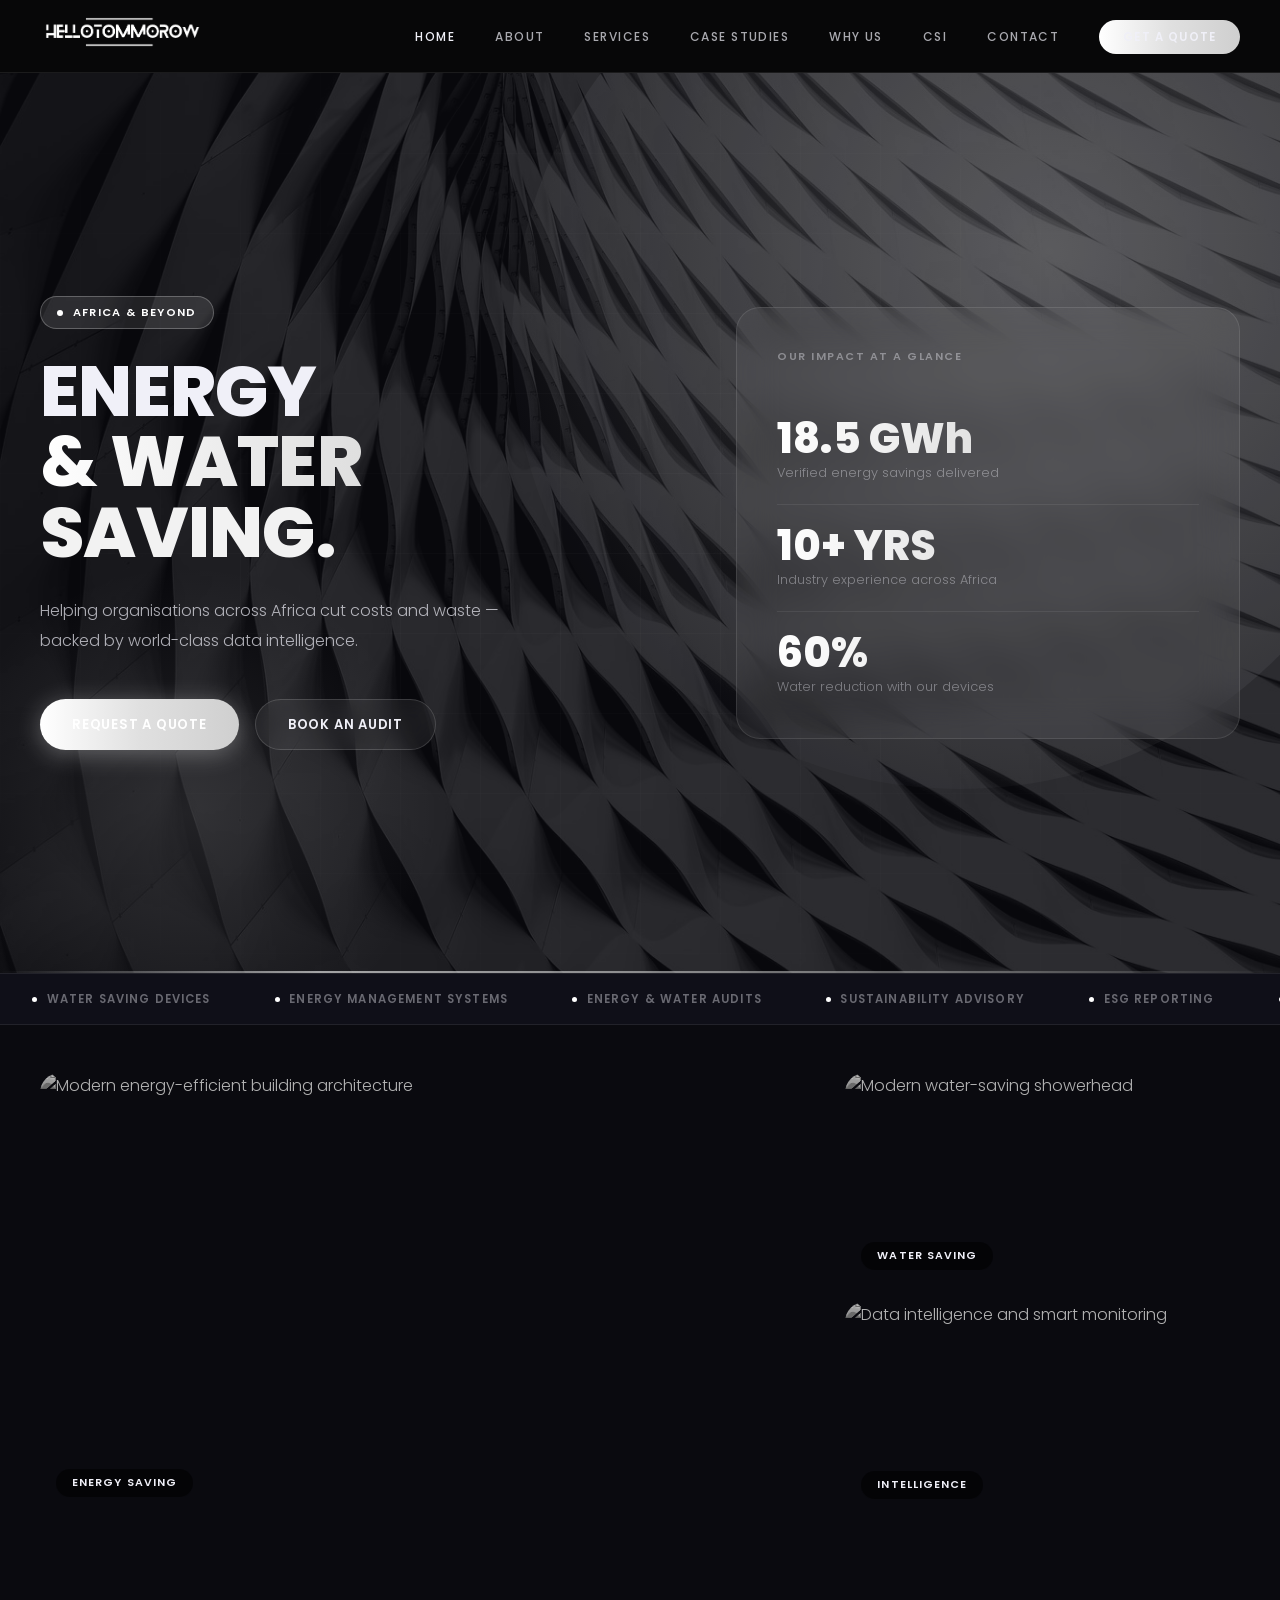
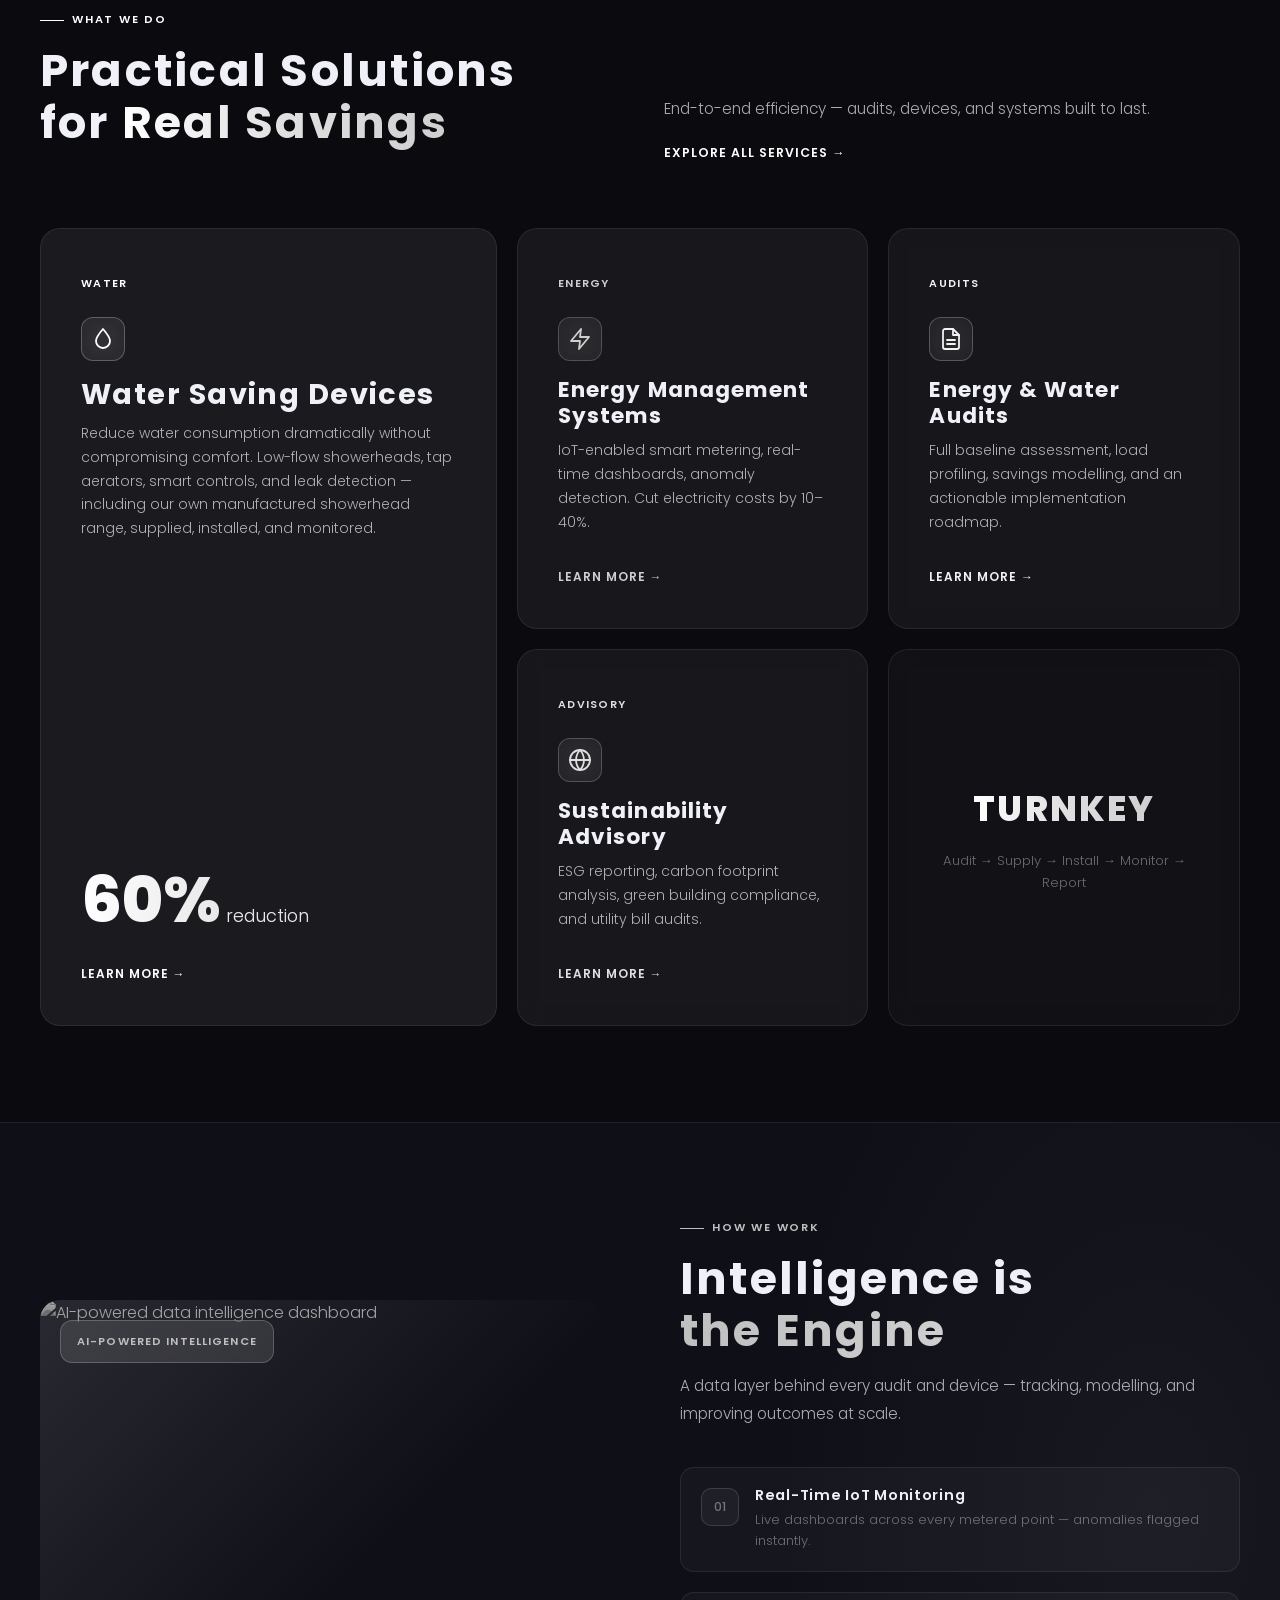
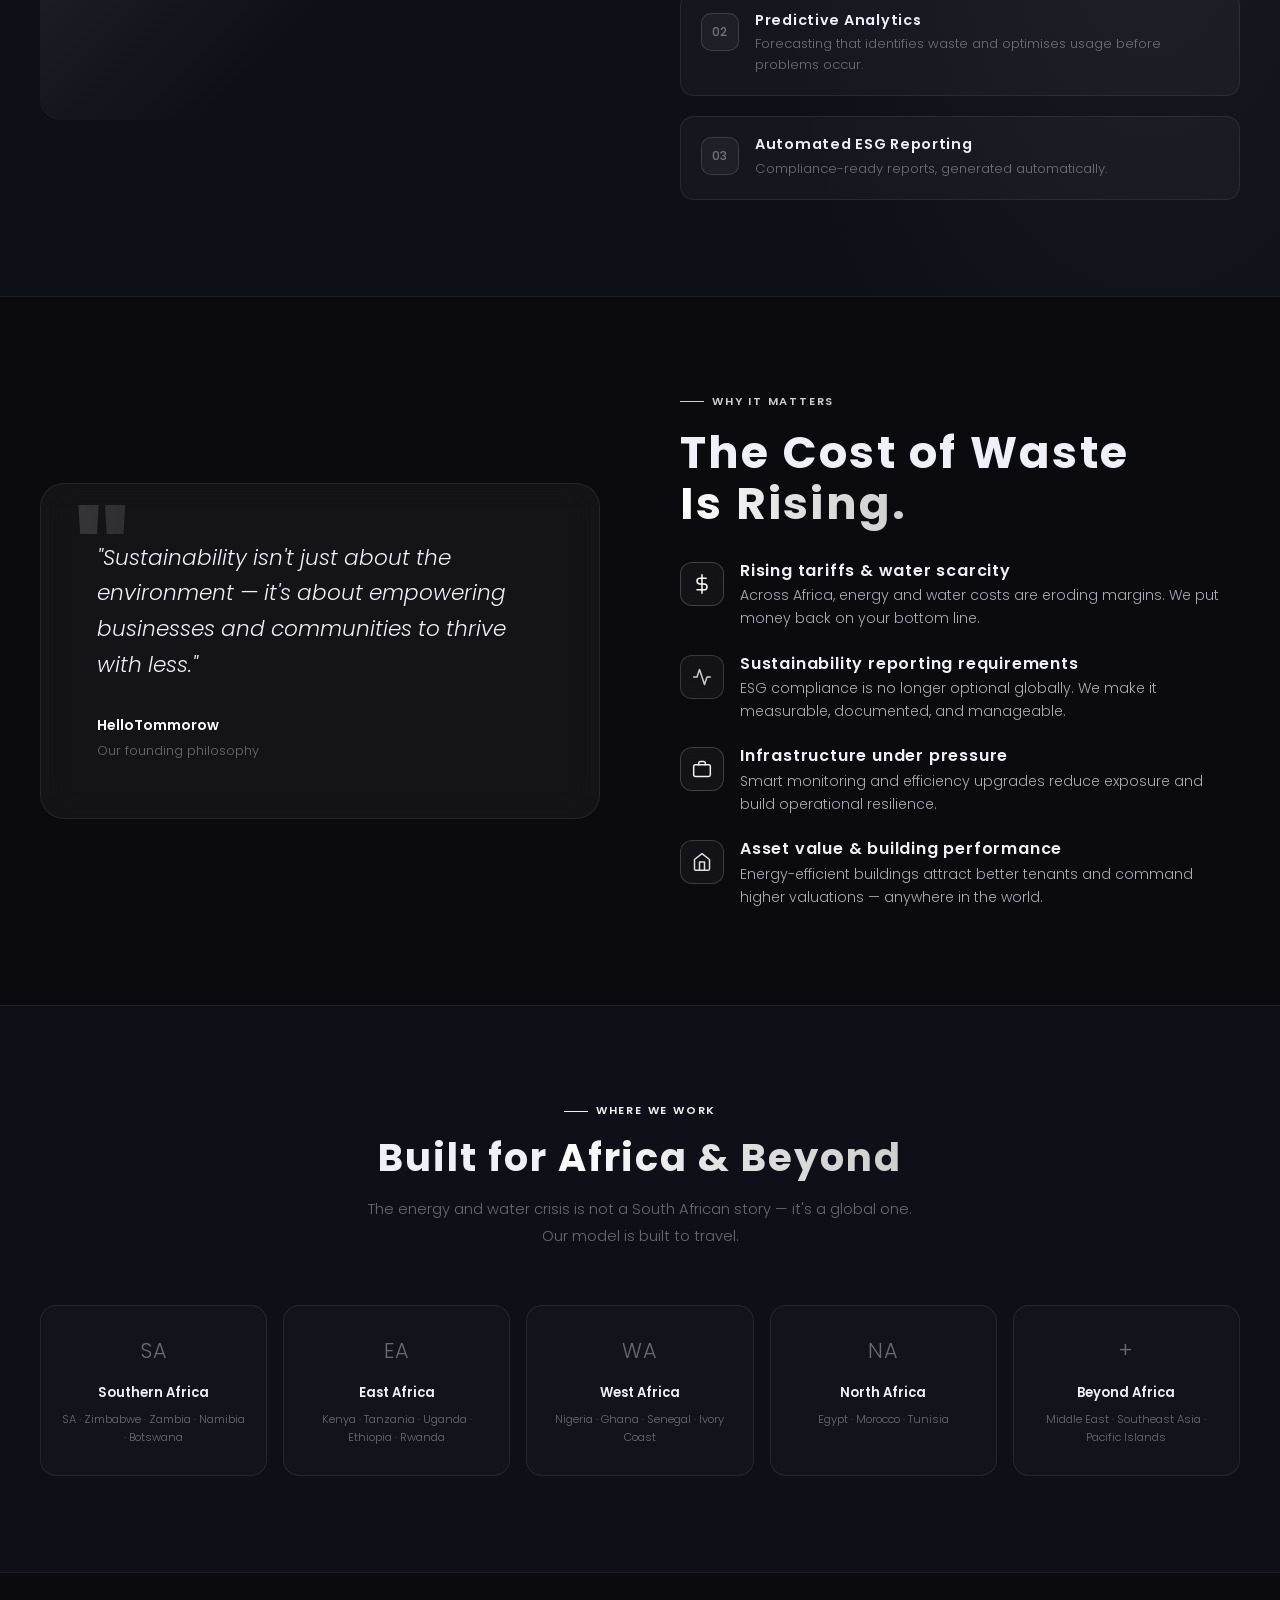
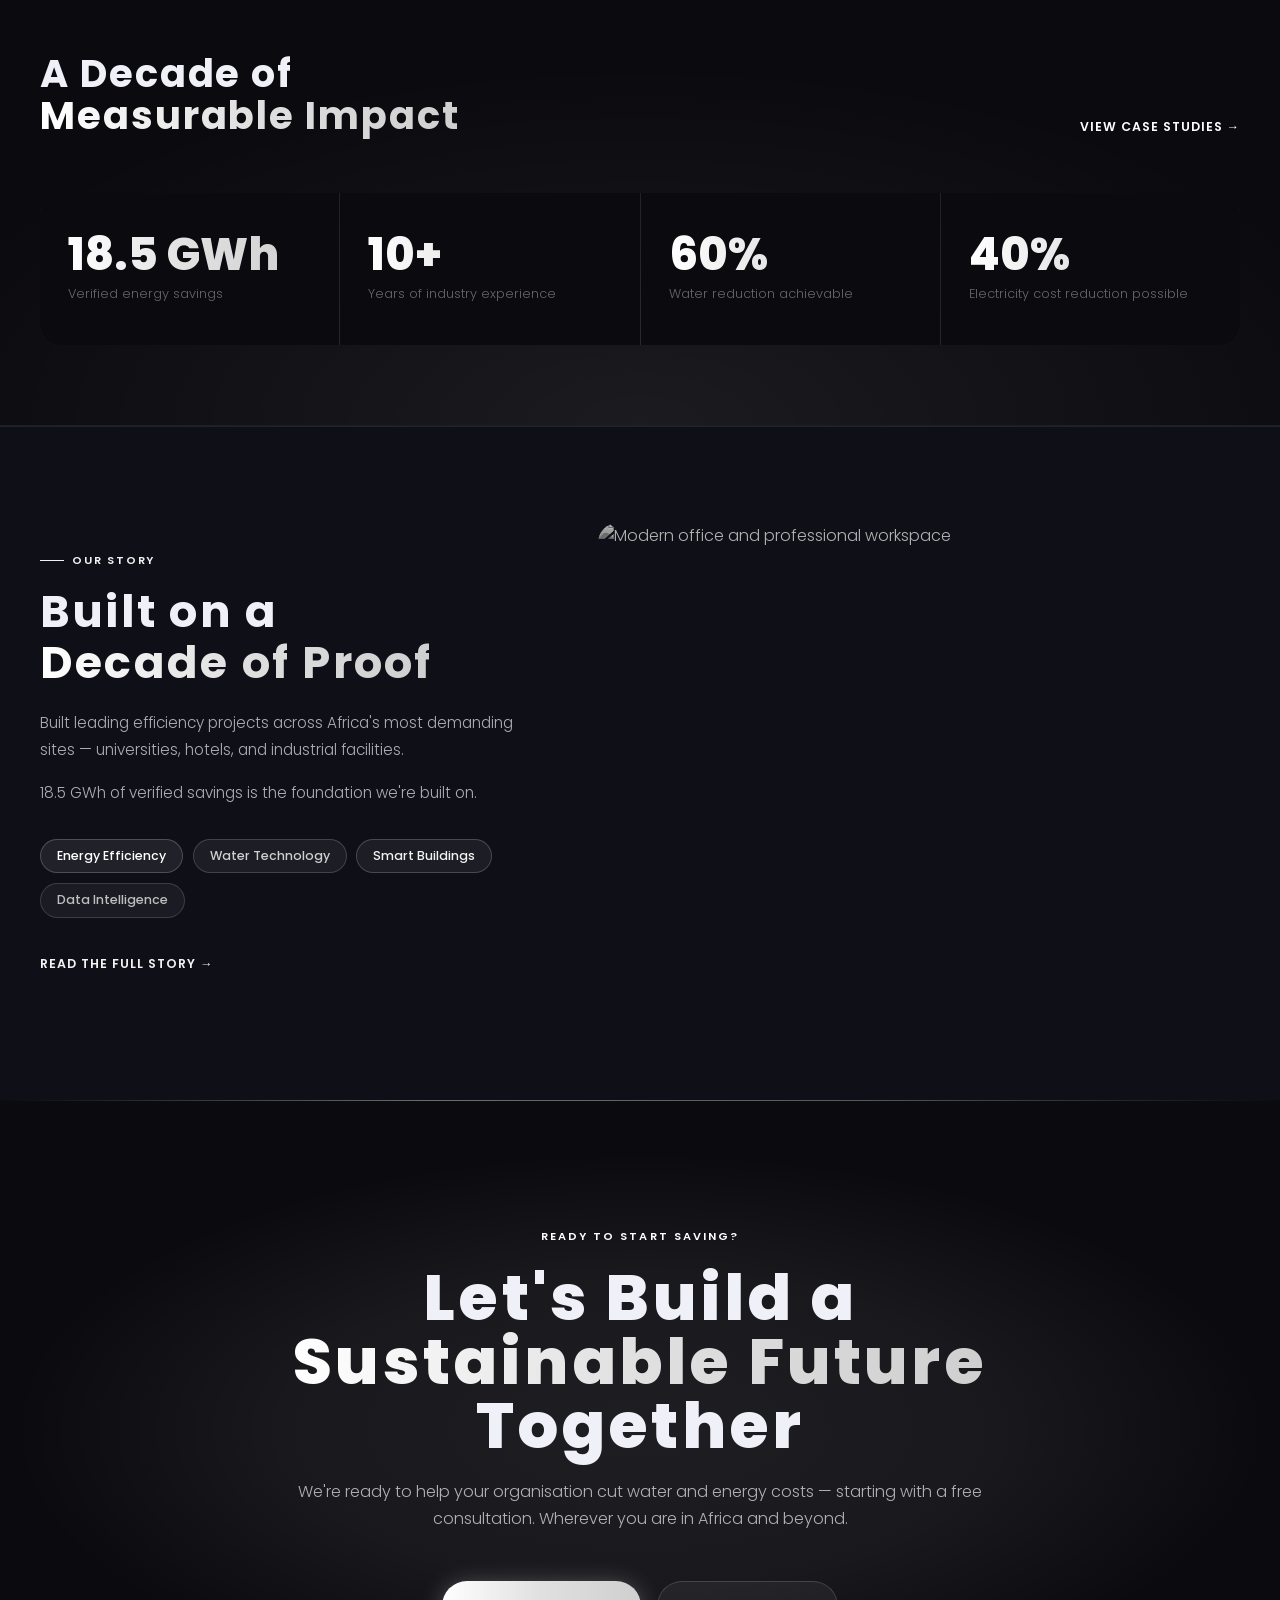
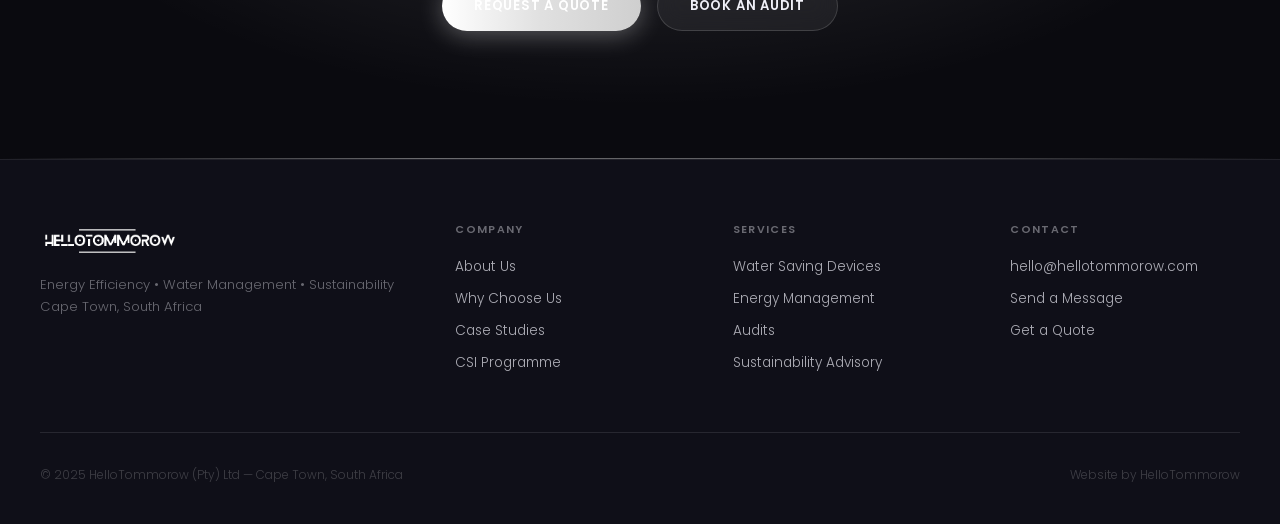
==== commit 84de4d26: "Add files via upload" ====
--- a/index.html
+++ b/index.html
@@ -286,10 +286,10 @@
   }
   .img-tile img {
     width: 100%; height: 100%; object-fit: cover; display: block;
-    filter: brightness(0.72) saturate(1.1);
+    filter: grayscale(100%) contrast(1.05) brightness(0.72);
     transition: transform 0.5s ease, filter 0.4s ease;
   }
-  .img-tile:hover img { transform: scale(1.03); filter: brightness(0.85) saturate(1.2); }
+  .img-tile:hover img { transform: scale(1.03); filter: grayscale(100%) contrast(1.05) brightness(0.85); }
 
   .img-tile-main { height: 440px; }
   .img-col-right { display: flex; flex-direction: column; gap: 1rem; }
@@ -384,7 +384,7 @@
   }
   .intel-image img {
     width: 100%; height: 100%; object-fit: cover;
-    filter: brightness(0.65) saturate(1.2);
+    filter: grayscale(100%) contrast(1.05) brightness(0.65);
   }
   .intel-image::after {
     content: ''; position: absolute; inset: 0;
@@ -408,8 +408,10 @@
   .intel-feature:hover { border-color: rgba(191,191,191,0.3); }
   .intel-feature-icon {
     width: 38px; height: 38px; border-radius: 10px; flex-shrink: 0;
-    background: rgba(191,191,191,0.1); border: 1px solid rgba(191,191,191,0.2);
-    display: flex; align-items: center; justify-content: center; font-size: 1rem;
+    background: rgba(191,191,191,0.06); border: 1px solid rgba(191,191,191,0.18);
+    display: flex; align-items: center; justify-content: center;
+    font-size: 0.78rem; font-weight: 500; letter-spacing: 0.03em; color: var(--white40);
+    font-family: 'Poppins', sans-serif;
   }
   .intel-feature h4 { font-size: 0.9rem; color: var(--white); margin-bottom: 0.3rem; font-weight: 600; }
   .intel-feature p { font-size: 0.82rem; color: var(--white40); line-height: 1.6; }
@@ -465,7 +467,7 @@
     background: rgba(255,255,255,0.02);
   }
   .geo-card:hover { background: rgba(242,242,242,0.05); border-color: rgba(242,242,242,0.25); transform: translateY(-4px); }
-  .geo-card-flag   { font-size: 2rem; margin-bottom: 0.75rem; }
+  .geo-card-flag   { font-size: 1.3rem; font-weight: 300; letter-spacing: 0.05em; color: var(--white40); margin-bottom: 0.9rem; }
   .geo-card-name   { font-size: 0.82rem; font-weight: 600; color: var(--white); margin-bottom: 0.5rem; }
   .geo-card-markets{ font-size: 0.7rem; color: var(--white40); line-height: 1.6; }
 
@@ -504,7 +506,7 @@
   .story-grid { display: grid; grid-template-columns: 1fr 1.3fr; gap: 4rem; align-items: center; }
 
   .story-image { border-radius: 20px; overflow: hidden; aspect-ratio: 4/3; }
-  .story-image img { width: 100%; height: 100%; object-fit: cover; filter: brightness(0.72) saturate(1.1); }
+  .story-image img { width: 100%; height: 100%; object-fit: cover; filter: grayscale(100%) contrast(1.05) brightness(0.72); }
 
   .tag-pill {
     display: inline-block;
@@ -597,7 +599,7 @@
         <span class="line-grad">&amp; WATER</span>
         <span class="line-teal">SAVING.</span>
       </h1>
-      <p class="hero-sub">We help organisations across Africa use energy and water more intelligently — cutting costs, reducing waste, and building infrastructure that lasts. Backed by world-class data intelligence.</p>
+      <p class="hero-sub">Helping organisations across Africa cut costs and waste — backed by world-class data intelligence.</p>
       <div class="hero-ctas">
         <a href="contact.html" class="btn btn-grad">Request a Quote</a>
         <a href="contact.html" class="btn btn-glass">Book an Audit</a>
@@ -649,16 +651,16 @@
   <div class="image-strip">
     <div class="img-tile img-tile-main">
       <img src="https://images.unsplash.com/photo-1486325212027-8081e485255e?w=1200&q=80&auto=format&fit=crop" alt="Modern energy-efficient building architecture" loading="lazy"/>
-      <div class="img-tile-label">⚡ Energy Saving</div>
+      <div class="img-tile-label">Energy Saving</div>
     </div>
     <div class="img-col-right">
       <div class="img-tile img-tile-sm">
         <img src="https://images.unsplash.com/photo-1697652973421-0d688f661d89?w=800&q=80&auto=format&fit=crop" alt="Modern water-saving showerhead" loading="lazy"/>
-        <div class="img-tile-label">💧 Water Saving</div>
+        <div class="img-tile-label">Water Saving</div>
       </div>
       <div class="img-tile img-tile-sm">
         <img src="https://images.unsplash.com/photo-1558494949-ef010cbdcc31?w=800&q=80&auto=format&fit=crop" alt="Data intelligence and smart monitoring" loading="lazy"/>
-        <div class="img-tile-label">🧠 Intelligence</div>
+        <div class="img-tile-label">Intelligence</div>
       </div>
     </div>
   </div>
@@ -673,7 +675,7 @@
         <h2 class="section-h">Practical Solutions<br>for <span class="grad-text">Real Savings</span></h2>
       </div>
       <div>
-        <p style="color:var(--white70);font-weight:300;line-height:1.8;font-size:0.95rem;">We transform buildings and businesses with end-to-end efficiency solutions — from on-site audits and smart devices to full energy management systems and sustainability strategy. Every solution we deliver is measurable, documented, and built to last.</p>
+        <p style="color:var(--white70);font-weight:300;line-height:1.8;font-size:0.95rem;">End-to-end efficiency — audits, devices, and systems built to last.</p>
         <a href="services.html" style="display:inline-flex;align-items:center;gap:0.5rem;color:var(--coral);font-size:0.78rem;font-weight:600;letter-spacing:0.08em;text-transform:uppercase;text-decoration:none;margin-top:1.25rem;">Explore all services →</a>
       </div>
     </div>
@@ -740,28 +742,27 @@
       <div>
         <div class="eyebrow" style="color:#BFBFBF;">How We Work</div>
         <h2 class="section-h">Intelligence is<br><span style="background:linear-gradient(90deg,#BFBFBF,var(--magenta));-webkit-background-clip:text;-webkit-text-fill-color:transparent;background-clip:text;">the Engine</span></h2>
-        <p style="color:var(--white70);font-weight:300;line-height:1.8;font-size:0.95rem;margin-bottom:0.5rem;">We don't just save energy and water — we make every resource accountable. Behind every audit, device, and recommendation is a data intelligence layer that tracks, models, and continuously improves outcomes.</p>
-        <p style="color:var(--white40);font-weight:300;line-height:1.8;font-size:0.88rem;margin-bottom:0;">AI is not our product. It's how we ensure our products actually work — at scale, across borders, over time.</p>
+        <p style="color:var(--white70);font-weight:300;line-height:1.8;font-size:0.95rem;margin-bottom:0;">A data layer behind every audit and device — tracking, modelling, and improving outcomes at scale.</p>
         <div class="intel-features">
           <div class="intel-feature">
-            <div class="intel-feature-icon">📡</div>
+            <div class="intel-feature-icon">01</div>
             <div>
               <h4>Real-Time IoT Monitoring</h4>
-              <p>Live dashboards tracking energy and water consumption across every metered point — anomalies flagged instantly.</p>
+              <p>Live dashboards across every metered point — anomalies flagged instantly.</p>
             </div>
           </div>
           <div class="intel-feature">
-            <div class="intel-feature-icon">🔮</div>
+            <div class="intel-feature-icon">02</div>
             <div>
               <h4>Predictive Analytics</h4>
-              <p>AI-driven forecasting identifies waste patterns, predicts equipment failure, and optimises usage before problems occur.</p>
+              <p>Forecasting that identifies waste and optimises usage before problems occur.</p>
             </div>
           </div>
           <div class="intel-feature">
-            <div class="intel-feature-icon">📊</div>
+            <div class="intel-feature-icon">03</div>
             <div>
               <h4>Automated ESG Reporting</h4>
-              <p>Compliance-ready reports generated automatically — measurable, auditable, and aligned to international frameworks.</p>
+              <p>Compliance-ready reports, generated automatically.</p>
             </div>
           </div>
         </div>
@@ -825,27 +826,27 @@
   </div>
   <div class="geo-markets">
     <div class="geo-card">
-      <div class="geo-card-flag">🇿🇦</div>
+      <div class="geo-card-flag">SA</div>
       <div class="geo-card-name">Southern Africa</div>
       <div class="geo-card-markets">SA · Zimbabwe · Zambia · Namibia · Botswana</div>
     </div>
     <div class="geo-card">
-      <div class="geo-card-flag">🌍</div>
+      <div class="geo-card-flag">EA</div>
       <div class="geo-card-name">East Africa</div>
       <div class="geo-card-markets">Kenya · Tanzania · Uganda · Ethiopia · Rwanda</div>
     </div>
     <div class="geo-card">
-      <div class="geo-card-flag">🌍</div>
+      <div class="geo-card-flag">WA</div>
       <div class="geo-card-name">West Africa</div>
       <div class="geo-card-markets">Nigeria · Ghana · Senegal · Ivory Coast</div>
     </div>
     <div class="geo-card">
-      <div class="geo-card-flag">🌍</div>
+      <div class="geo-card-flag">NA</div>
       <div class="geo-card-name">North Africa</div>
       <div class="geo-card-markets">Egypt · Morocco · Tunisia</div>
     </div>
     <div class="geo-card">
-      <div class="geo-card-flag">🌐</div>
+      <div class="geo-card-flag">+</div>
       <div class="geo-card-name">Beyond Africa</div>
       <div class="geo-card-markets">Middle East · Southeast Asia · Pacific Islands</div>
     </div>
@@ -887,8 +888,8 @@
       <div>
         <div class="eyebrow teal">Our Story</div>
         <h2 class="section-h" style="margin-bottom:1.25rem;">Built on a<br><span class="grad-text">Decade of Proof</span></h2>
-        <p style="color:var(--white70);font-weight:300;line-height:1.8;margin-bottom:1rem;font-size:0.95rem;">We built our expertise leading energy and water efficiency projects across Africa's most demanding sites — universities, hotels, government buildings, and industrial facilities.</p>
-        <p style="color:var(--white70);font-weight:300;line-height:1.8;font-size:0.95rem;">That proven track record — 18.5 GWh of independently verified savings — is the foundation HelloTommorow is built on. Our mission: make sustainability accessible, practical, and impactful for every organisation, everywhere.</p>
+        <p style="color:var(--white70);font-weight:300;line-height:1.8;margin-bottom:1rem;font-size:0.95rem;">Built leading efficiency projects across Africa's most demanding sites — universities, hotels, and industrial facilities.</p>
+        <p style="color:var(--white70);font-weight:300;line-height:1.8;font-size:0.95rem;">18.5 GWh of verified savings is the foundation we're built on.</p>
         <div style="margin-top:2rem;display:flex;flex-wrap:wrap;gap:0.6rem;">
           <span class="tag-pill" style="background:rgba(255,255,255,0.08);border-color:rgba(255,255,255,0.2);color:var(--coral);">Energy Efficiency</span>
           <span class="tag-pill" style="background:rgba(207,207,207,0.08);border-color:rgba(207,207,207,0.2);color:var(--magenta);">Water Technology</span>
--- a/style.css
+++ b/style.css
@@ -101,7 +101,7 @@
   display: flex; align-items: center; justify-content: space-between;
   height: 72px;
 }
-.nav-logo img { height: 32px; width: auto; }
+.nav-logo img { height: 40px; width: auto; }
 .nav-links { display: flex; align-items: center; gap: 2.5rem; list-style: none; }
 .nav-links a {
   text-decoration: none; color: var(--white70);
